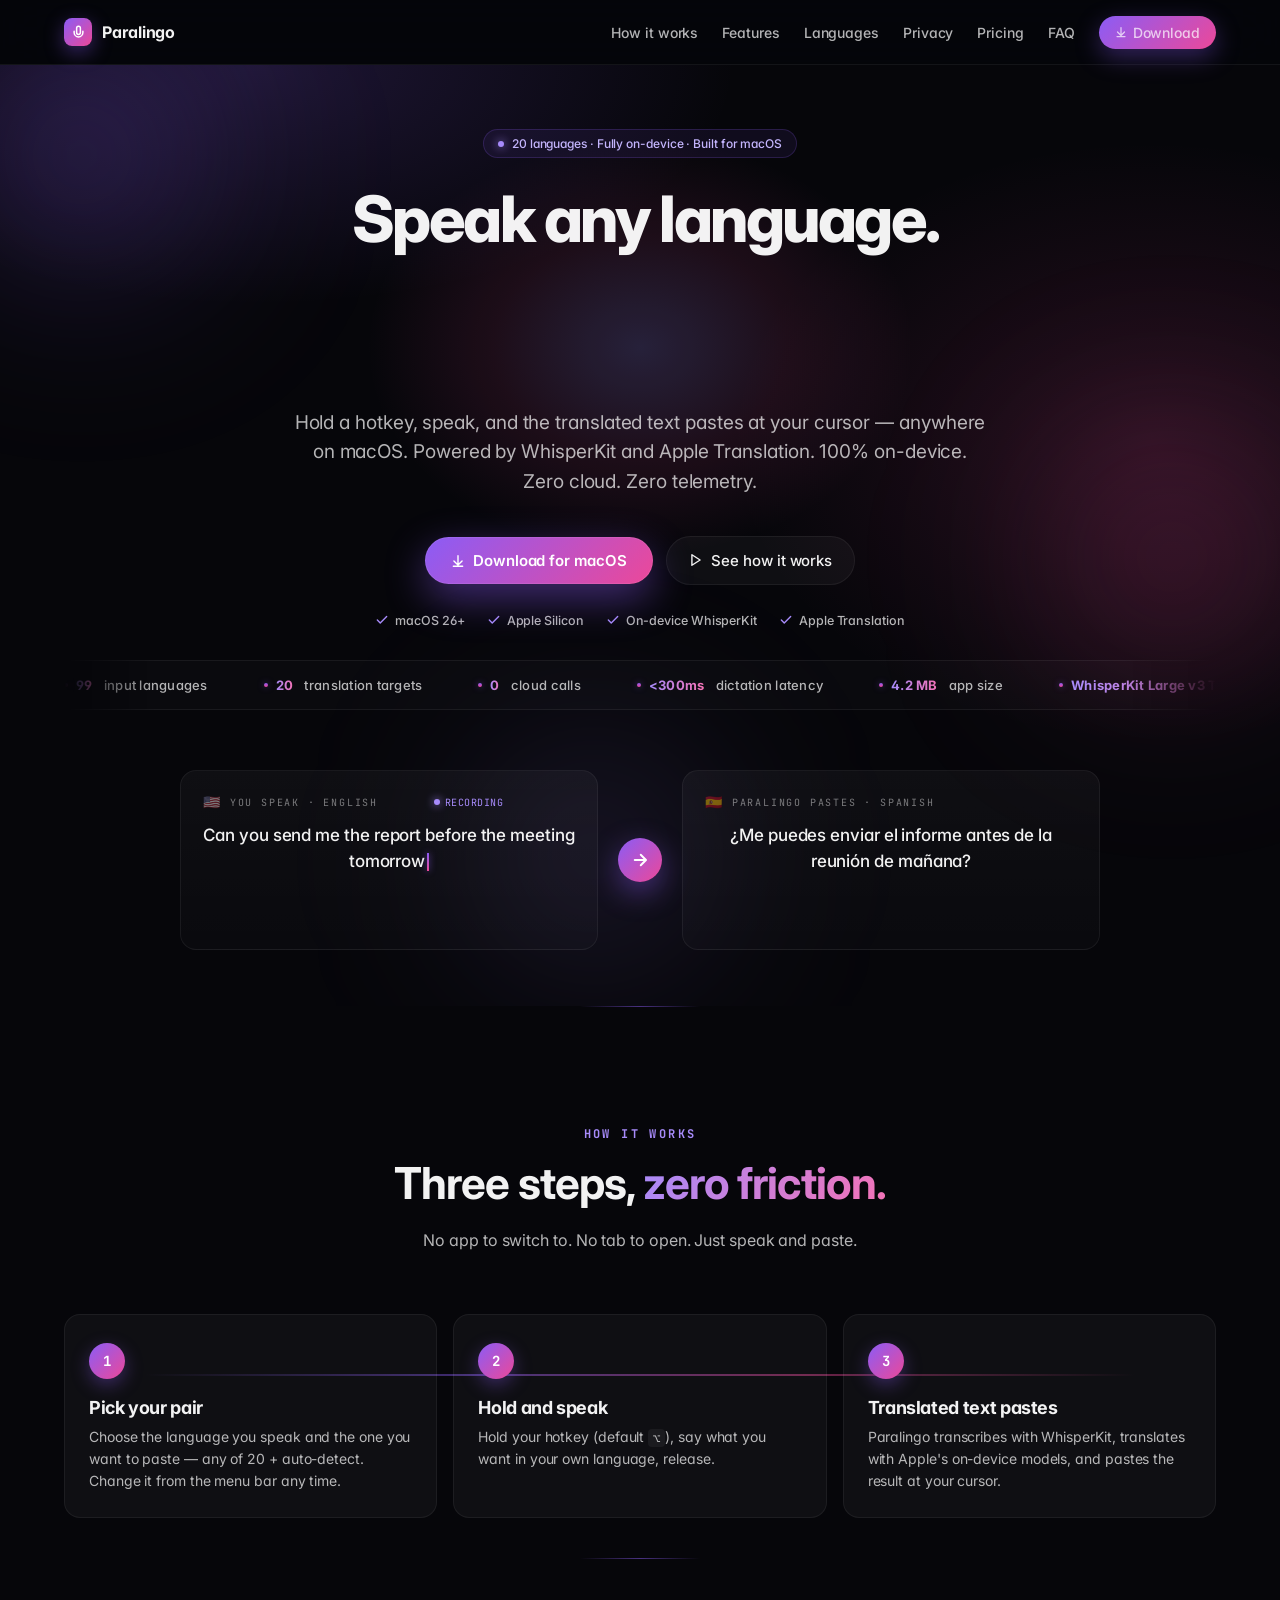
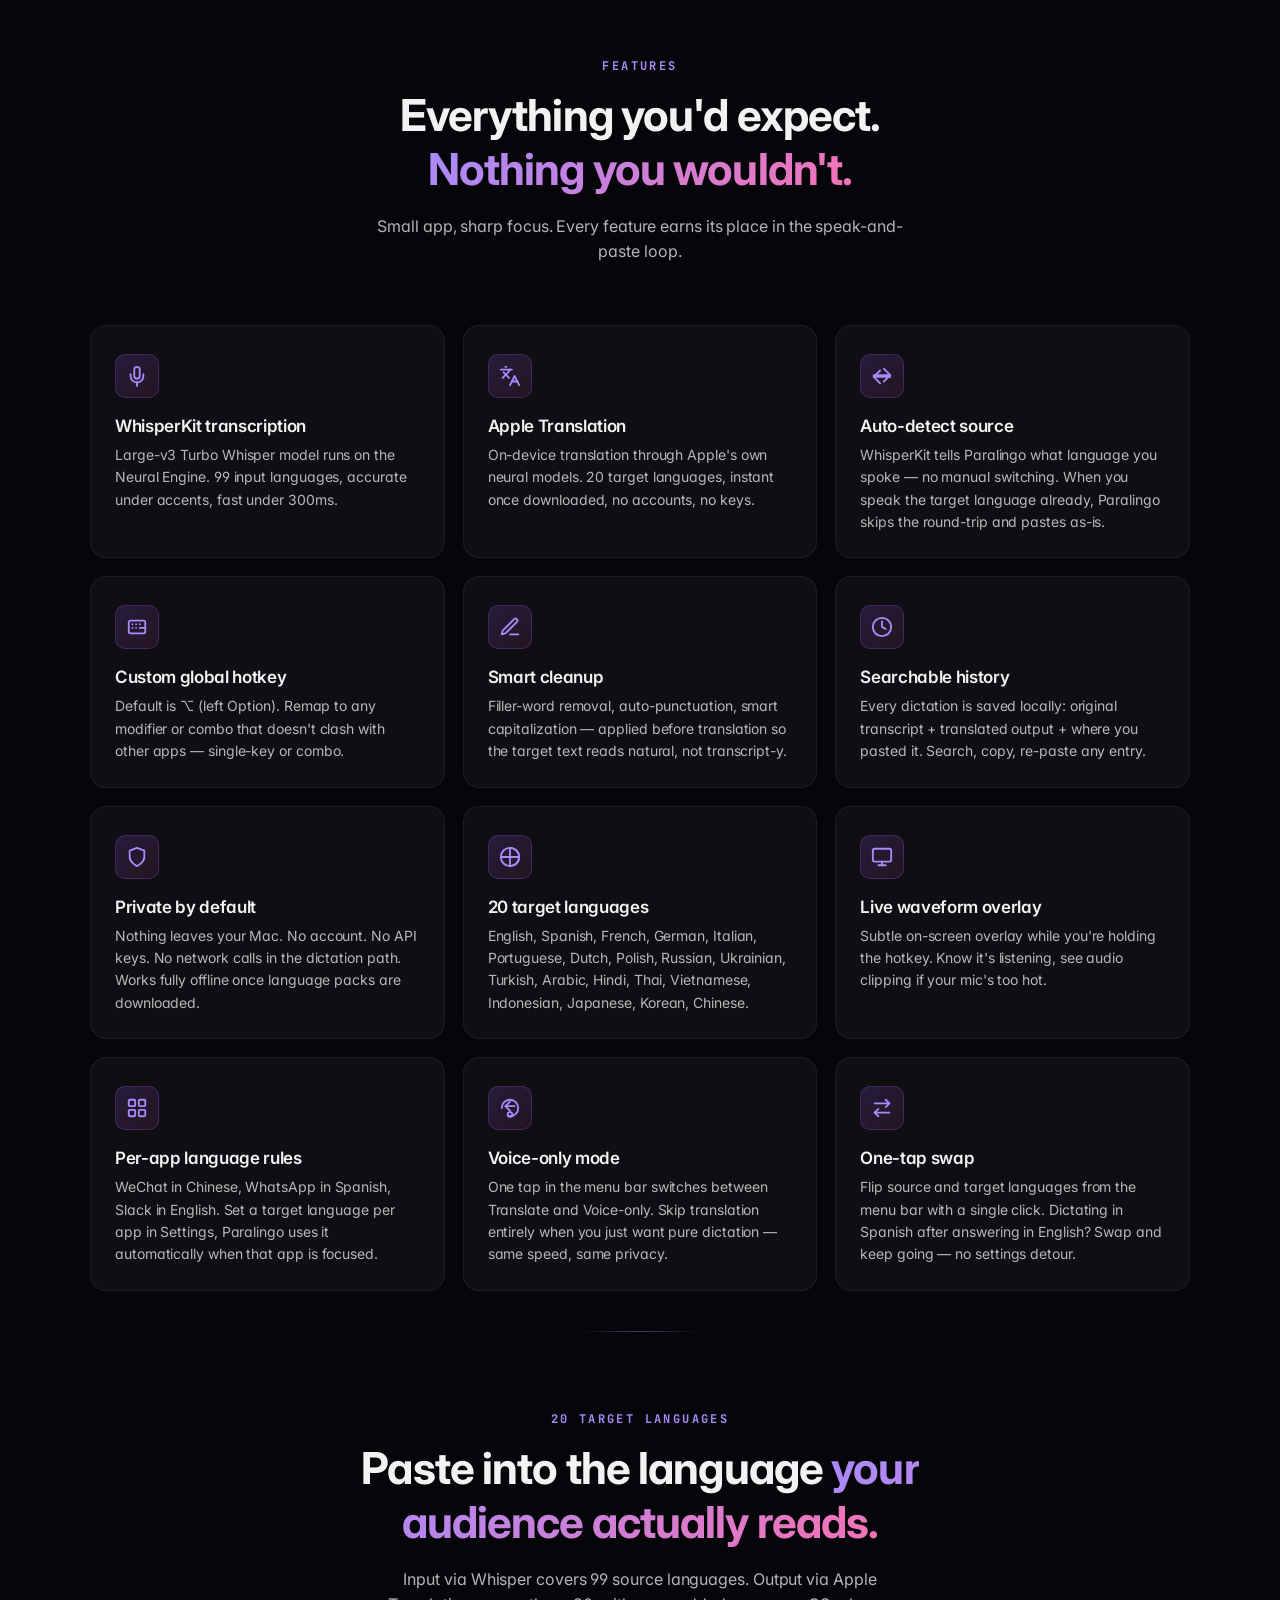
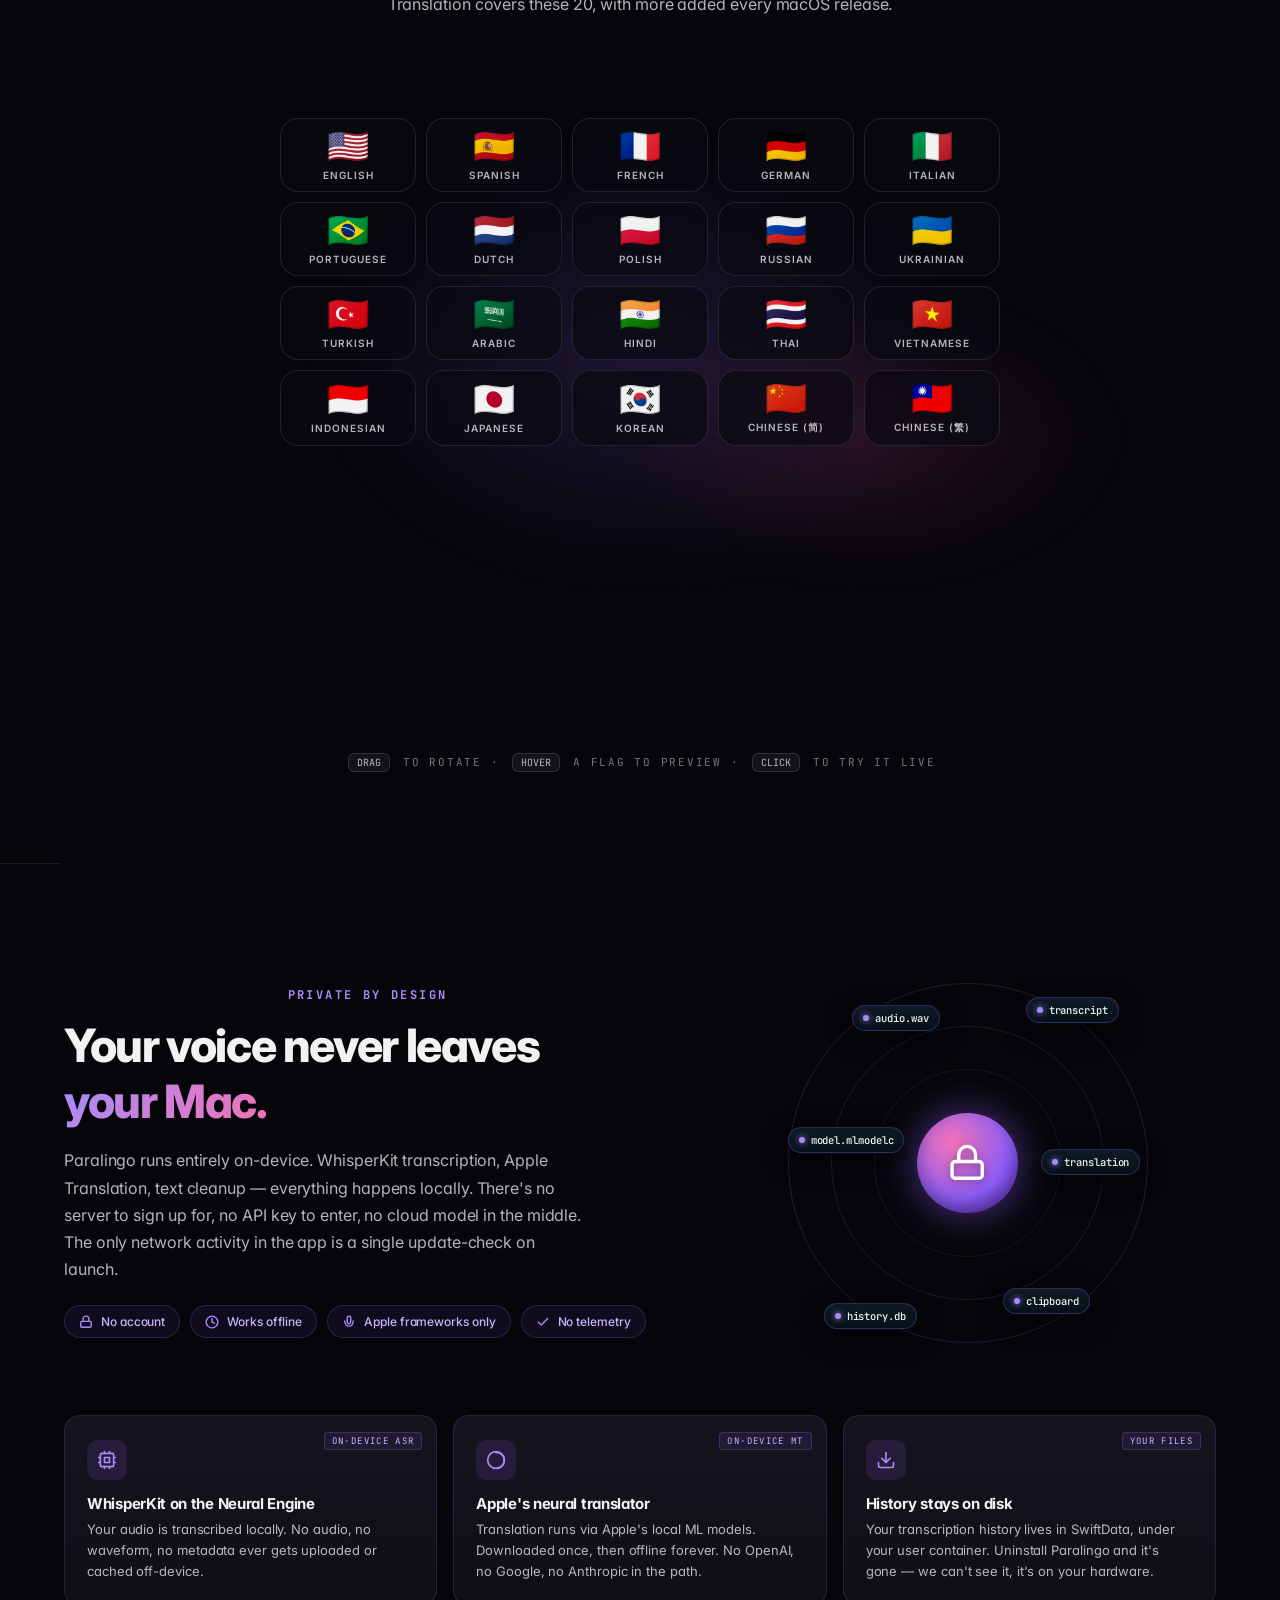
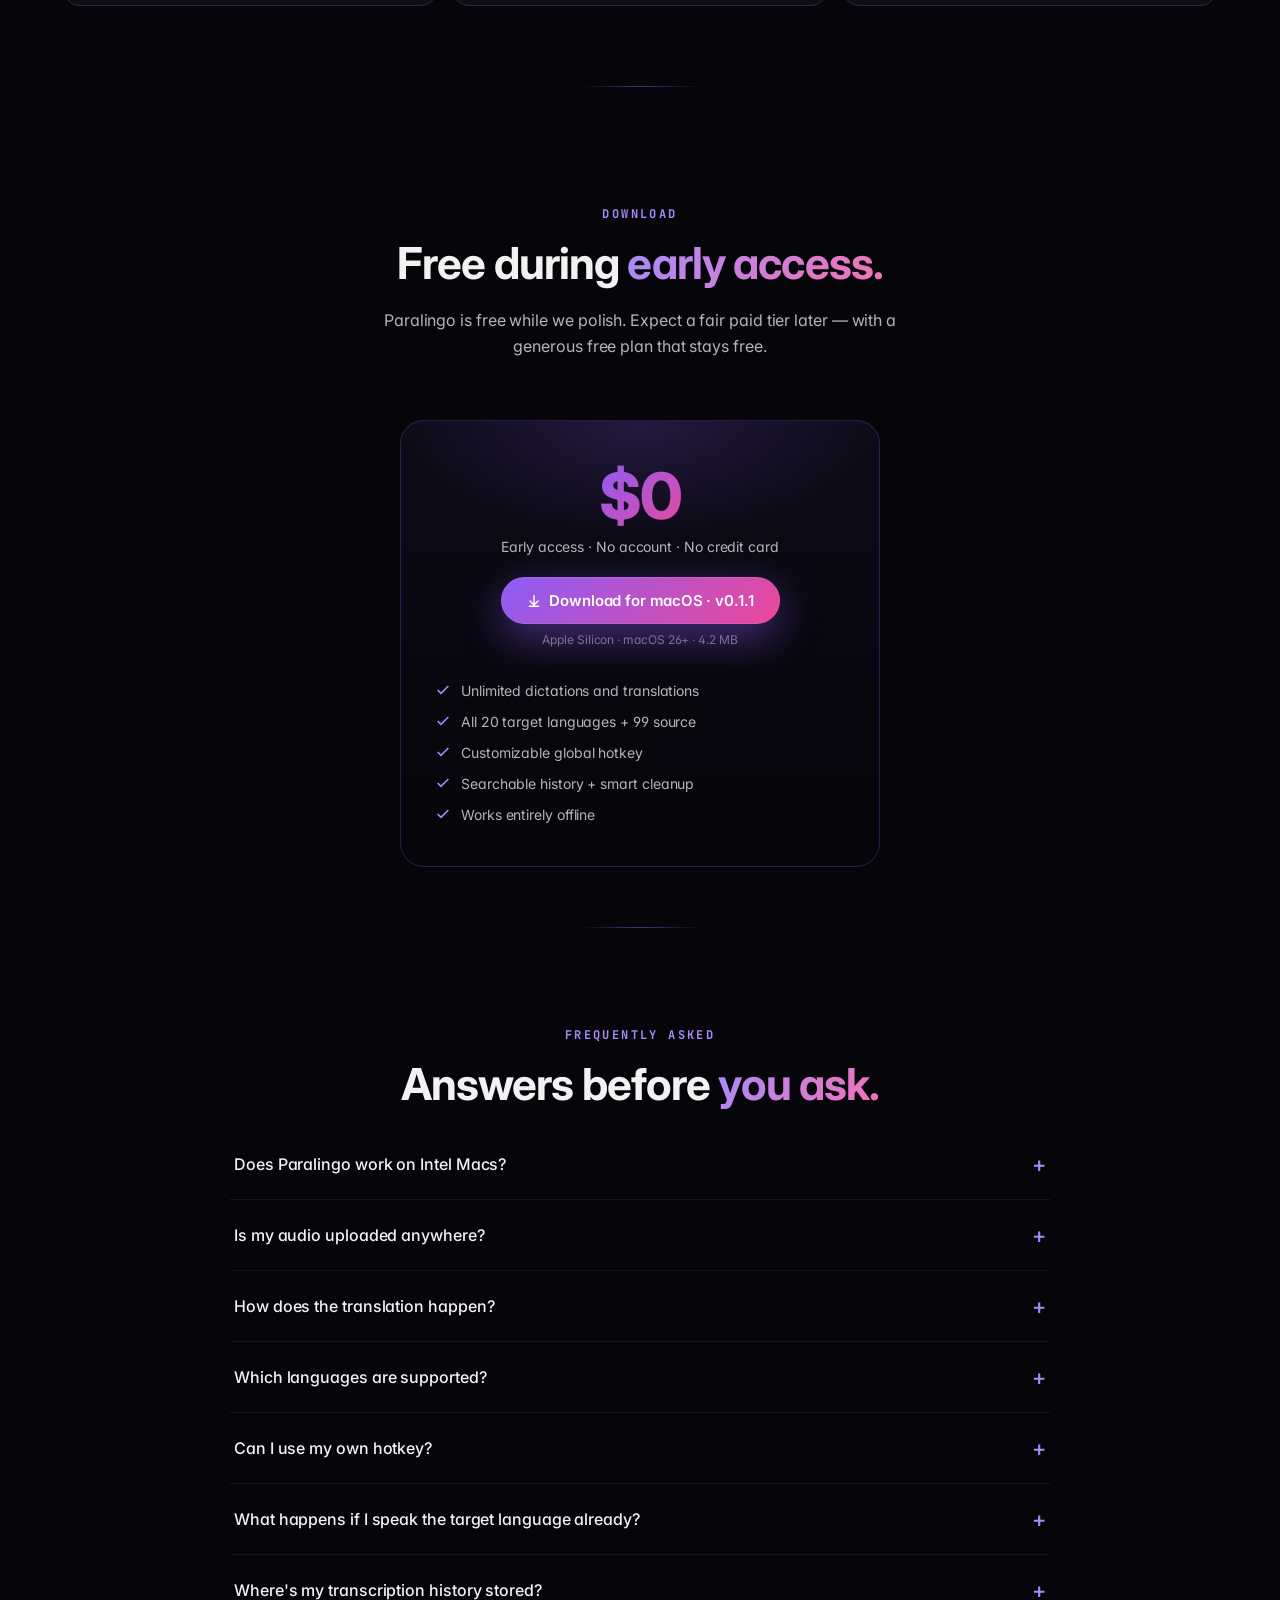
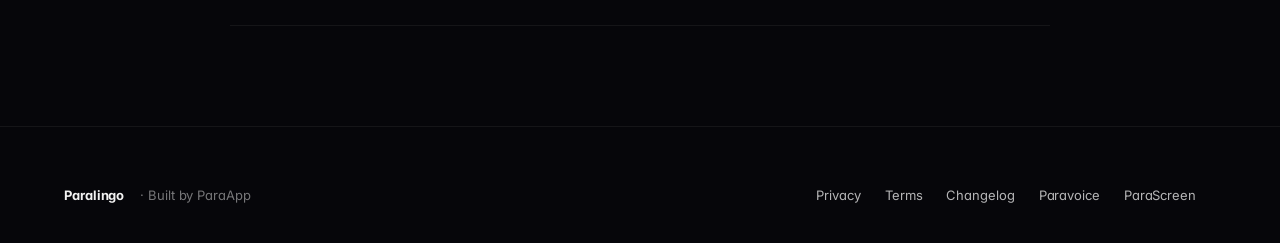
==== index.html @ 2c50a6ef "polish: Three.js esm.sh fix + hero orbs" ====
<!DOCTYPE html>
<html lang="en">
<head>
  <meta charset="UTF-8" />
  <meta name="viewport" content="width=device-width, initial-scale=1.0" />

  <!-- Primary SEO -->
  <title>Paralingo — Speak any language, paste in any language. On-device for Mac.</title>
  <meta name="description" content="Hold a hotkey, speak in one language, paste the translation in another — anywhere on macOS. On-device transcription + translation. Zero cloud, zero telemetry." />
  <meta name="keywords" content="mac translation app, voice to text translator mac, macos real time translation, whisper mac translation, on device translation, speak paste translate, translation dictation mac" />
  <meta name="author" content="ParaApp" />
  <meta name="robots" content="index, follow, max-snippet:-1, max-image-preview:large, max-video-preview:-1" />
  <meta name="theme-color" content="#04070A" />
  <meta name="color-scheme" content="dark" />
  <link rel="canonical" href="https://paralingo.app/" />
  <link rel="icon" type="image/png" href="favicon.png" />

  <!-- Open Graph -->
  <meta property="og:type" content="website" />
  <meta property="og:site_name" content="Paralingo" />
  <meta property="og:title" content="Paralingo — Speak any language, paste any language." />
  <meta property="og:description" content="Hold a hotkey, speak, paste the translation anywhere on macOS. On-device. Private." />
  <meta property="og:url" content="https://paralingo.app/" />
  <meta property="og:image" content="https://paralingo.app/og.png" />
  <meta property="og:image:width" content="1200" />
  <meta property="og:image:height" content="630" />
  <meta property="og:locale" content="en_US" />

  <!-- Twitter -->
  <meta name="twitter:card" content="summary_large_image" />
  <meta name="twitter:title" content="Paralingo — Speak any language, paste any language." />
  <meta name="twitter:description" content="Voice translation dictation for macOS. On-device. Hold hotkey, speak, paste in any language." />
  <meta name="twitter:image" content="https://paralingo.app/og.png" />

  <!-- Structured data -->
  <script type="application/ld+json">
  {
    "@context": "https://schema.org",
    "@type": "SoftwareApplication",
    "name": "Paralingo",
    "description": "Voice translation for macOS. Hold a hotkey, speak in one language, paste the translation in another — anywhere. On-device WhisperKit transcription and Apple Translation, zero cloud.",
    "url": "https://paralingo.app/",
    "image": "https://paralingo.app/og.png",
    "applicationCategory": "ProductivityApplication",
    "applicationSubCategory": "Translation",
    "operatingSystem": "macOS 26.0 or later",
    "processorRequirements": "Apple Silicon (M1 or later)",
    "softwareVersion": "0.1.0",
    "downloadUrl": "https://paralingo.app/#download",
    "offers": {
      "@type": "Offer",
      "price": "0",
      "priceCurrency": "USD",
      "availability": "https://schema.org/InStock"
    },
    "publisher": { "@type": "Organization", "name": "ParaApp", "url": "https://paralingo.app/" },
    "featureList": [
      "Voice-to-text dictation with WhisperKit, entirely on-device",
      "On-device translation across 20+ languages via Apple Translation",
      "Hold hotkey, speak in language A, paste in language B",
      "Menu-bar language picker with source + target pairs",
      "Skip-when-same toggle so native-language dictation goes through untouched",
      "Works fully offline once language packs are downloaded",
      "Customizable global hotkey",
      "Searchable transcription history"
    ]
  }
  </script>

  <!-- Fonts & CSS -->
  <link rel="preconnect" href="https://fonts.googleapis.com">
  <link rel="preconnect" href="https://fonts.gstatic.com" crossorigin>
  <link href="https://fonts.googleapis.com/css2?family=Inter:wght@300;400;500;600;700;800&family=JetBrains+Mono:wght@400;500;600&display=swap" rel="stylesheet">
  <link rel="stylesheet" href="shared/tokens.css">
  <link rel="stylesheet" href="shared/base.css">
  <link rel="stylesheet" href="shared/motion.css">
  <link rel="stylesheet" href="shared/macos-window.css">

  <style>
    html, body {
      overflow-x: hidden;
      max-width: 100vw;
      width: 100vw;         /* tighten the viewport binding */
    }
    /* Defense-in-depth: cap every layout block to the viewport so a single
       SVG or pre block can't spin the whole page into a horizontal scroll. */
    section, header, footer, .container, nav, .hero-demo, .fgrid,
    .privacy-hero, .privacy-proof, .lang-grid, .how-steps {
      max-width: 100vw;
    }
    .container { max-width: 1200px; margin: 0 auto; padding: 0 24px; }

    /* ===== Nav ===== */
    nav.top {
      position: sticky; top: 0; z-index: 50;
      backdrop-filter: blur(24px) saturate(180%);
      -webkit-backdrop-filter: blur(24px) saturate(180%);
      background: rgba(4, 7, 10, 0.55);
      border-bottom: 1px solid var(--glass-stroke);
    }
    nav.top .row {
      display: flex; align-items: center; justify-content: space-between;
      height: 64px;
    }
    nav.top .brand {
      display: flex; align-items: center; gap: 10px;
      font-weight: 700; font-size: 16px; color: var(--text-hi);
      text-decoration: none;
    }
    nav.top .brand-mark {
      width: 28px; height: 28px;
      border-radius: 8px;
      background: var(--brand-gradient);
      display: flex; align-items: center; justify-content: center;
      box-shadow: 0 6px 20px rgba(139,92,246,0.40);
    }
    nav.top .brand-mark svg { width: 15px; height: 15px; color: white; }
    nav.top .links { display: flex; gap: 24px; align-items: center; }
    nav.top .links a {
      color: var(--text-mid); text-decoration: none;
      font-size: 14px; font-weight: 500;
      transition: color var(--dur-fast);
    }
    nav.top .links a:hover { color: var(--text-hi); }
    nav.top .cta {
      display: inline-flex; align-items: center; gap: 6px;
      padding: 8px 16px;
      border-radius: var(--r-pill);
      background: var(--brand-gradient);
      color: white; font-size: 13px; font-weight: 600;
      text-decoration: none;
      box-shadow: 0 8px 24px rgba(139,92,246,0.35);
      transition: transform var(--dur-fast);
    }
    nav.top .cta:hover { transform: translateY(-1px); }
    @media (max-width: 720px) {
      nav.top .links a:not(.cta) { display: none; }
    }

    /* ===== Hero ===== */
    .hero {
      position: relative;
      padding: 64px 0 56px;
      overflow: hidden;
    }
    /* Floating brand orbs behind the hero for depth */
    .hero .orbs {
      position: absolute; inset: 0; pointer-events: none; z-index: 0;
    }
    .hero .orb {
      position: absolute;
      width: 420px; height: 420px; border-radius: 50%;
      filter: blur(80px); opacity: 0.55;
      mix-blend-mode: screen;
      animation: orbDrift 22s ease-in-out infinite alternate;
    }
    .hero .orb.a { background: radial-gradient(circle, rgba(139,92,246,0.55), transparent 60%); top: -120px; left: -10%; }
    .hero .orb.b { background: radial-gradient(circle, rgba(236,72,153,0.45), transparent 60%); top: 30%; right: -8%; animation-delay: -7s; animation-duration: 28s; }
    .hero .orb.c { background: radial-gradient(circle, rgba(167,139,250,0.32), transparent 60%); bottom: -60px; left: 30%; animation-delay: -14s; animation-duration: 26s; }
    @keyframes orbDrift {
      from { transform: translate3d(0,0,0) scale(1); }
      to   { transform: translate3d(40px,30px,0) scale(1.08); }
    }
    @media (prefers-reduced-motion: reduce) { .hero .orb { animation: none; } }
    .hero::before {
      content: ''; position: absolute; inset: 0;
      background:
        radial-gradient(800px 400px at 20% 0%, rgba(139,92,246,0.18), transparent 60%),
        radial-gradient(700px 500px at 90% 40%, rgba(236,72,153,0.14), transparent 60%);
      z-index: 0;
    }
    .hero .inner { position: relative; z-index: 2; text-align: center; }

    .hero .kicker {
      display: inline-flex; align-items: center; gap: 8px;
      padding: 6px 14px;
      font-size: 12px; font-weight: 500;
      color: var(--emerald-300);
      border-radius: var(--r-pill);
      background: rgba(139,92,246,0.08);
      border: 1px solid rgba(139,92,246,0.20);
      margin-bottom: 28px;
    }
    .hero .kicker .dot {
      width: 6px; height: 6px; border-radius: 50%;
      background: var(--emerald-400);
      box-shadow: 0 0 10px var(--emerald-400);
      animation: pulseDot 1.8s ease-in-out infinite;
    }
    @keyframes pulseDot {
      0%,100% { transform: scale(1); opacity: 1; }
      50%     { transform: scale(1.3); opacity: 0.55; }
    }

    .hero h1 {
      font-size: clamp(40px, 5.6vw, 64px);
      font-weight: 800; line-height: 1.04; letter-spacing: -0.04em;
      margin: 0 auto 22px; max-width: 18ch;
    }
    .hero h1 .grad {
      background: linear-gradient(120deg, var(--emerald-400) 0%, var(--cyan-400) 55%, var(--emerald-300) 100%);
      background-size: 200% 100%;
      -webkit-background-clip: text; background-clip: text; color: transparent;
      animation: gradientShift 6s ease-in-out infinite;
    }
    @keyframes gradientShift {
      0%,100% { background-position: 0% 50%; }
      50%     { background-position: 100% 50%; }
    }

    .hero p.sub {
      font-size: clamp(16px, 1.6vw, 19px);
      color: var(--text-mid); max-width: 58ch;
      margin: 0 auto 40px; line-height: 1.55;
    }

    .hero .ctas {
      display: flex; gap: 14px; justify-content: center; align-items: center; flex-wrap: wrap;
    }
    .btn-primary {
      display: inline-flex; align-items: center; gap: 8px;
      padding: 14px 26px;
      border-radius: var(--r-pill);
      background: var(--brand-gradient);
      color: white; font-weight: 600; font-size: 15px;
      text-decoration: none;
      box-shadow: 0 14px 40px rgba(139,92,246,0.45), 0 0 0 1px rgba(255,255,255,0.08) inset;
      transition: transform var(--dur-fast), box-shadow var(--dur-fast);
    }
    .btn-primary:hover {
      transform: translateY(-2px);
      box-shadow: 0 20px 50px rgba(139,92,246,0.55), 0 0 0 1px rgba(255,255,255,0.12) inset;
    }
    .btn-ghost {
      display: inline-flex; align-items: center; gap: 8px;
      padding: 14px 22px;
      border-radius: var(--r-pill);
      color: var(--text-hi); font-weight: 500; font-size: 15px;
      text-decoration: none;
      background: var(--glass-fill);
      border: 1px solid var(--glass-stroke);
      transition: background var(--dur-fast);
    }
    .btn-ghost:hover { background: rgba(255,255,255,0.08); }

    .hero .meta {
      margin-top: 28px;
      display: flex; gap: 22px; justify-content: center; flex-wrap: wrap;
      font-size: 12.5px; color: var(--text-mid);
    }
    .hero .meta span { display: inline-flex; align-items: center; gap: 6px; font-weight: 500; }
    .hero .meta svg { width: 14px; height: 14px; color: var(--emerald-400); }

    /* ===== Hero demo (transcription+translation animation) ===== */
    .hero-demo {
      margin: 60px auto 0; max-width: 920px;
      display: grid; grid-template-columns: 1fr auto 1fr;
      gap: 20px; align-items: center;
      position: relative;
    }
    @media (max-width: 720px) {
      .hero-demo { grid-template-columns: 1fr; gap: 14px; }
      .hero-demo .arrow { transform: rotate(90deg); justify-self: center; }
    }
    .demo-card {
      padding: 22px 22px 18px;
      border-radius: var(--r-lg);
      background: linear-gradient(180deg, rgba(255,255,255,0.04), rgba(255,255,255,0.02));
      border: 1px solid var(--glass-stroke);
      min-height: 180px;
      position: relative;
      overflow: hidden;
      transition: transform 500ms var(--ease-out);
    }
    .demo-card::after {
      content: '';
      position: absolute;
      inset: -1px;
      border-radius: inherit;
      padding: 1px;
      background: linear-gradient(135deg, transparent, rgba(139,92,246,0.25), transparent 60%);
      -webkit-mask: linear-gradient(#000 0 0) content-box, linear-gradient(#000 0 0);
      -webkit-mask-composite: xor; mask-composite: exclude;
      opacity: 0; transition: opacity 400ms var(--ease-out);
      pointer-events: none;
    }
    .hero-demo.swapping .demo-card .text,
    .hero-demo.swapping .demo-card .label .flag,
    .hero-demo.swapping .demo-card .label span:nth-child(2) {
      opacity: 0; transform: translateY(6px);
    }
    .demo-card .text,
    .demo-card .label .flag,
    .demo-card .label span:nth-child(2) {
      transition: opacity 280ms var(--ease-out), transform 280ms var(--ease-out);
    }
    .hero-demo.swapping .demo-card::after { opacity: 1; }
    .demo-card .label {
      display: flex; align-items: center; gap: 8px;
      font-family: var(--font-mono); font-size: 10px;
      letter-spacing: 0.18em; text-transform: uppercase;
      color: var(--text-lo); margin-bottom: 12px;
      padding-right: 72px; /* reserve room for waveform or .live indicator */
    }
    .demo-card .label .flag { font-size: 14px; }
    .demo-card .label .live {
      margin-left: auto;
      display: inline-flex; align-items: center; gap: 5px;
      color: var(--emerald-400); letter-spacing: 0.05em;
    }
    .demo-card .label .live::before {
      content: ''; display: inline-block;
      width: 6px; height: 6px; border-radius: 50%;
      background: var(--emerald-400);
      box-shadow: 0 0 8px var(--emerald-400);
      animation: pulseDot 1.2s ease-in-out infinite;
    }
    .demo-card .text {
      font-size: 17px; line-height: 1.5;
      color: var(--text-hi);
      font-weight: 500;
      min-height: 76px;
    }
    .demo-card .caret {
      display: inline-block; width: 2px; height: 18px;
      background: linear-gradient(180deg, #8B5CF6, #EC4899);
      vertical-align: text-bottom; margin-left: 2px;
      animation: blink 1s steps(2) infinite;
      box-shadow: 0 0 6px rgba(139,92,246,0.7);
    }
    @keyframes blink { 50% { opacity: 0; } }

    .hero-demo .arrow {
      width: 44px; height: 44px; border-radius: 50%;
      background: var(--brand-gradient);
      display: flex; align-items: center; justify-content: center;
      color: white; box-shadow: 0 10px 30px rgba(139,92,246,0.45);
    }
    .hero-demo .arrow svg { width: 18px; height: 18px; }

    /* waveform bars inside the source card */
    .wave {
      position: absolute;
      right: 22px; top: 18px;
      display: flex; gap: 2px; height: 20px; align-items: center;
      width: 52px; justify-content: flex-end;
    }
    .wave span {
      display: block; width: 2px; border-radius: 2px;
      background: linear-gradient(180deg, #8B5CF6, #EC4899);
      animation: waveBar 700ms ease-in-out infinite;
      opacity: 0.85;
      box-shadow: 0 0 4px rgba(139,92,246,0.55);
    }
    @keyframes waveBar {
      0%, 100% { height: 8%; }
      50%      { height: 90%; }
    }
    .wave span:nth-child(1) { animation-delay: 0ms; }
    .wave span:nth-child(2) { animation-delay: 80ms; }
    .wave span:nth-child(3) { animation-delay: 160ms; }
    .wave span:nth-child(4) { animation-delay: 240ms; }
    .wave span:nth-child(5) { animation-delay: 320ms; }
    .wave span:nth-child(6) { animation-delay: 240ms; }
    .wave span:nth-child(7) { animation-delay: 160ms; }
    .wave span:nth-child(8) { animation-delay: 80ms; }

    /* ===== Section headers ===== */
    section h2.eyebrow {
      text-align:center; font-size: 12px;
      font-family: var(--font-mono);
      letter-spacing: 0.2em; text-transform: uppercase;
      color: var(--emerald-400);
      margin-bottom: 14px;
    }
    section h3.section-title {
      text-align:center;
      font-size: clamp(26px, 4vw, 44px);
      font-weight: 700; letter-spacing: -0.02em;
      margin: 0 auto 18px;
      max-width: 20ch;
      padding: 0 8px;
    }
    @media (max-width: 720px) {
      section h3.section-title {
        max-width: 100%;
        font-size: clamp(22px, 7vw, 30px);
        line-height: 1.18;
      }
    }
    section h3.section-title .grad {
      background: linear-gradient(120deg, var(--emerald-400), var(--cyan-400));
      -webkit-background-clip: text; background-clip: text; color: transparent;
    }
    section p.section-sub {
      text-align:center; color: var(--text-mid);
      font-size: 16px; line-height: 1.6;
      max-width: 56ch; margin: 0 auto 60px;
    }

    /* ===== How it works (3 steps) ===== */
    section.how { padding: 120px 0 40px; position: relative; }
    .how-steps {
      display: grid; grid-template-columns: repeat(3, 1fr); gap: 16px;
      position: relative;
    }
    @media (max-width: 820px) { .how-steps { grid-template-columns: 1fr; } }
    .how-step {
      padding: 28px 24px 24px;
      border-radius: var(--r-lg);
      background: var(--glass-fill);
      border: 1px solid var(--glass-stroke);
      position: relative;
      overflow: hidden;
    }
    .how-step .num {
      display: inline-flex; align-items: center; justify-content: center;
      width: 36px; height: 36px; border-radius: 50%;
      background: var(--brand-gradient);
      color: white; font-family: var(--font-mono); font-weight: 700;
      font-size: 14px;
      box-shadow: 0 6px 18px rgba(139,92,246,0.35);
      margin-bottom: 18px;
    }
    .how-step h4 { font-size: 18px; font-weight: 700; margin: 0 0 8px; }
    .how-step p { font-size: 14px; color: var(--text-mid); line-height: 1.6; margin: 0; }

    /* ===== Features grid ===== */
    section.features { padding: 100px 0 40px; position: relative; }
    .fgrid {
      display: grid; grid-template-columns: repeat(3, 1fr); gap: 18px;
      max-width: 1100px; margin: 0 auto;
    }
    @media (max-width: 960px) { .fgrid { grid-template-columns: repeat(2, 1fr); } }
    @media (max-width: 360px) { .fgrid { grid-template-columns: 1fr; } }

    .fcard {
      position: relative; padding: 28px 24px 24px;
      border-radius: var(--r-lg);
      background: var(--glass-fill);
      border: 1px solid var(--glass-stroke);
      overflow: hidden;
      transition: transform var(--dur-fast), border-color var(--dur-fast);
    }
    .fcard { transition: transform 350ms var(--ease-out), border-color 350ms var(--ease-out), box-shadow 350ms var(--ease-out); }
    .fcard:hover {
      transform: translateY(-6px);
      border-color: rgba(139,92,246,0.45);
      box-shadow: 0 18px 40px rgba(139,92,246,0.18);
    }
    .fcard:hover .icon { transform: scale(1.08) rotate(-3deg); box-shadow: 0 10px 24px rgba(139,92,246,0.4); }
    .fcard .icon { transition: transform 350ms var(--ease-out), box-shadow 350ms var(--ease-out); }
    .fcard::after {
      content:''; position:absolute; inset:0; pointer-events:none;
      background: radial-gradient(120px 80px at 100% 0%, rgba(139,92,246,0.18), transparent 70%);
      opacity: 0; transition: opacity var(--dur-fast);
    }
    .fcard:hover::after { opacity: 1; }
    .fcard .icon {
      width: 44px; height: 44px; border-radius: 10px;
      background: linear-gradient(135deg, rgba(139,92,246,0.18), rgba(236,72,153,0.10));
      border: 1px solid rgba(139,92,246,0.25);
      display:flex; align-items:center; justify-content:center;
      color: var(--emerald-400);
      margin-bottom: 18px;
    }
    .fcard .icon svg { width: 22px; height: 22px; }
    .fcard h4 { font-size: 17px; font-weight: 600; margin: 0 0 8px; }
    .fcard p { font-size: 14px; color: var(--text-mid); line-height: 1.6; margin: 0; }

    /* ===== Language grid ===== */
    section.languages {
      position: relative;
      padding: 80px 0;
    }
    /* ===== 3D language globe ===== */
    .lang-stage {
      position: relative;
      width: 100%; max-width: 960px; margin: 0 auto;
      height: 560px;
      cursor: grab;
      user-select: none;
      -webkit-user-select: none;
    }
    .lang-stage.dragging { cursor: grabbing; }
    .lang-stage canvas { display: block; width: 100%; height: 100%; }
    .lang-stage .css3d { position: absolute; inset: 0; pointer-events: none; }
    .lang-stage .css3d > div { pointer-events: auto; }
    .lang-stage::before {
      content: '';
      position: absolute; inset: -20% -10%;
      background:
        radial-gradient(40% 40% at 50% 50%, rgba(139,92,246,0.18), transparent 70%),
        radial-gradient(30% 25% at 70% 60%, rgba(236,72,153,0.14), transparent 70%);
      filter: blur(20px);
      pointer-events: none;
      z-index: 0;
    }
    .lang-node {
      width: 112px; height: 112px;
      border-radius: 18px;
      display: flex; flex-direction: column; align-items: center; justify-content: center;
      padding: 10px 8px;
      background: rgba(10,10,18,0.72);
      backdrop-filter: blur(10px);
      -webkit-backdrop-filter: blur(10px);
      border: 1px solid rgba(255,255,255,0.10);
      cursor: pointer;
      transition: border-color 240ms var(--ease-out), box-shadow 240ms var(--ease-out), background 240ms var(--ease-out);
      will-change: transform;
    }
    .lang-node .flag { font-size: 34px; line-height: 1; display: block; }
    .lang-node .name {
      margin-top: 6px;
      font-size: 10px; letter-spacing: 0.1em; text-transform: uppercase;
      color: var(--text-mid); font-weight: 600; text-align: center;
    }
    .lang-node:hover,
    .lang-node.hot {
      border-color: rgba(167,139,250,0.6);
      box-shadow: 0 12px 40px rgba(139,92,246,0.45), 0 0 0 1px rgba(236,72,153,0.3) inset;
      background: rgba(24,16,40,0.85);
    }
    .lang-node.active {
      border-color: rgba(236,72,153,0.8);
      box-shadow: 0 0 0 2px rgba(236,72,153,0.55), 0 18px 60px rgba(236,72,153,0.45);
    }

    /* Readout card below the sphere */
    .lang-readout {
      max-width: 720px; margin: 20px auto 0;
      padding: 18px 22px;
      border-radius: 18px;
      background: linear-gradient(180deg, rgba(139,92,246,0.10), rgba(236,72,153,0.06));
      border: 1px solid rgba(139,92,246,0.25);
      backdrop-filter: blur(8px);
      display: grid; grid-template-columns: auto 1fr auto;
      gap: 16px; align-items: center;
      opacity: 0; transform: translateY(8px);
      transition: opacity 350ms var(--ease-out), transform 350ms var(--ease-out);
    }
    .lang-readout.on { opacity: 1; transform: none; }
    .lang-readout .rflag { font-size: 34px; }
    .lang-readout .rtext {
      font-size: 16px; font-weight: 600; color: var(--text-hi); line-height: 1.35;
    }
    .lang-readout .rname {
      font-family: var(--font-mono); font-size: 10px; letter-spacing: 0.18em;
      text-transform: uppercase; color: var(--text-lo); margin-bottom: 2px;
    }
    .lang-readout .rlabel { display: flex; flex-direction: column; }
    .lang-readout .rtry {
      font-family: var(--font-mono); font-size: 11px; color: rgba(255,255,255,0.85);
      padding: 8px 14px; border-radius: 999px;
      background: linear-gradient(135deg, #8B5CF6, #EC4899);
      border: 0; cursor: pointer;
      box-shadow: 0 8px 20px rgba(236,72,153,0.35);
      transition: transform 200ms var(--ease-out), box-shadow 200ms var(--ease-out);
    }
    .lang-readout .rtry:hover { transform: translateY(-1px); box-shadow: 0 12px 28px rgba(236,72,153,0.5); }
    .lang-readout .rtry:active { transform: translateY(0); }
    .lang-hint {
      text-align: center;
      margin-top: 16px;
      font-family: var(--font-mono); font-size: 11px; letter-spacing: 0.16em;
      text-transform: uppercase; color: var(--text-lo);
    }
    .lang-hint .kbd {
      display: inline-block;
      padding: 2px 8px;
      margin: 0 4px;
      border-radius: 6px;
      background: rgba(255,255,255,0.06);
      border: 1px solid rgba(255,255,255,0.12);
      color: var(--text-mid);
      letter-spacing: 0;
      font-size: 10px;
    }
    @media (max-width: 720px) {
      .lang-stage { height: 480px; }
      .lang-node { width: 92px; height: 92px; }
      .lang-node .flag { font-size: 28px; }
    }

    /* ===== Privacy section ===== */
    section.privacy {
      position: relative; padding: 120px 0 80px;
      overflow: hidden;
    }
    section.privacy::before {
      content: ''; position: absolute; inset: 0; pointer-events: none;
      background:
        radial-gradient(600px 300px at 20% 10%, rgba(139,92,246,0.14), transparent 60%),
        radial-gradient(500px 300px at 85% 90%, rgba(236,72,153,0.10), transparent 60%);
      z-index: 0;
    }
    section.privacy .inner { position: relative; z-index: 1; }
    .privacy-hero {
      display: grid; grid-template-columns: 1.1fr 0.9fr;
      gap: 48px; align-items: center; margin-bottom: 72px;
    }
    @media (max-width: 820px) { .privacy-hero { grid-template-columns: 1fr; gap: 32px; } }
    .privacy-hero h3 {
      font-size: clamp(30px, 4.2vw, 46px);
      font-weight: 800; letter-spacing: -0.03em;
      margin: 0 0 18px;
    }
    .privacy-hero h3 .grad {
      background: linear-gradient(120deg, var(--emerald-400), var(--cyan-400));
      -webkit-background-clip: text; background-clip: text; color: transparent;
    }
    .privacy-hero p {
      font-size: 16px; line-height: 1.7; color: var(--text-mid);
      max-width: 52ch; margin: 0 0 22px;
    }
    .trust-row { display: flex; gap: 10px; flex-wrap: wrap; }
    .trust-pill {
      display: inline-flex; align-items: center; gap: 8px;
      padding: 8px 14px; font-size: 12px; font-weight: 500;
      color: var(--emerald-300);
      background: rgba(139,92,246,0.08);
      border: 1px solid rgba(139,92,246,0.25);
      border-radius: var(--r-pill);
    }
    .trust-pill svg { width: 14px; color: var(--emerald-400); }

    /* Lock viz */
    .lock-viz {
      position: relative; width: 100%; aspect-ratio: 1 / 1;
      max-width: 360px; margin: 0 auto;
    }
    .lock-viz .ring {
      position: absolute; inset: 0; border-radius: 50%;
      border: 1px solid rgba(139,92,246,0.22);
    }
    .lock-viz .ring.r2 { inset: 12%; border-color: rgba(139,92,246,0.18); animation: ringPulse 3s ease-in-out infinite; }
    .lock-viz .ring.r3 { inset: 24%; border-color: rgba(139,92,246,0.14); animation: ringPulse 3s ease-in-out 600ms infinite; }
    @keyframes ringPulse {
      0%,100% { transform: scale(1); opacity: 1; }
      50%     { transform: scale(1.03); opacity: 0.6; }
    }
    .lock-viz .core {
      position: absolute; inset: 36%; border-radius: 50%;
      background: radial-gradient(circle at 35% 30%, #F472B6, #8B5CF6 60%, #5B21B6);
      box-shadow: 0 0 40px rgba(139,92,246,0.55), inset 0 -8px 16px rgba(0,0,0,0.3);
      display: flex; align-items: center; justify-content: center;
      animation: coreFloat 5s ease-in-out infinite;
    }
    @keyframes coreFloat { 50% { transform: translateY(-6px); } }
    .lock-viz .core svg { width: 40%; height: 40%; color: white; filter: drop-shadow(0 2px 4px rgba(0,0,0,0.35)); }
    .lock-viz .sat {
      position: absolute;
      padding: 5px 10px;
      display: flex; align-items: center; gap: 6px;
      font-size: 10.5px; font-family: var(--font-mono); font-weight: 500;
      color: var(--text-hi);
      background: linear-gradient(180deg, #0E1A26, #07101A);
      border: 1px solid rgba(139,92,246,0.30);
      border-radius: var(--r-pill);
      box-shadow: 0 8px 22px rgba(0,0,0,0.5);
      animation: satFloat 5s ease-in-out infinite;
    }
    .lock-viz .sat .d {
      width: 6px; height: 6px; border-radius: 50%;
      background: var(--emerald-400);
      box-shadow: 0 0 6px var(--emerald-400);
    }
    .lock-viz .sat.s1 { top: 6%; left: 18%; animation-delay: 0ms; }
    .lock-viz .sat.s2 { top: 4%; right: 8%; animation-delay: 400ms; }
    .lock-viz .sat.s3 { right: 2%; top: 46%; animation-delay: 800ms; }
    .lock-viz .sat.s4 { bottom: 8%; right: 16%; animation-delay: 1200ms; }
    .lock-viz .sat.s5 { bottom: 4%; left: 10%; animation-delay: 1600ms; }
    .lock-viz .sat.s6 { left: 0%; top: 40%; animation-delay: 2000ms; }
    @keyframes satFloat { 50% { transform: translateY(-5px); } }

    /* 3-up proof grid */
    .privacy-proof {
      display: grid; grid-template-columns: repeat(3, 1fr); gap: 16px;
      margin-top: 64px;
    }
    @media (max-width: 820px) { .privacy-proof { grid-template-columns: 1fr; } }
    .proof {
      position: relative; padding: 24px 22px;
      border-radius: var(--r-lg);
      background: linear-gradient(180deg, rgba(139,92,246,0.05), transparent), var(--glass-fill);
      border: 1px solid rgba(139,92,246,0.20);
      overflow: hidden;
      transition: all var(--dur-fast);
    }
    .proof:hover { transform: translateY(-3px); border-color: rgba(139,92,246,0.40); }
    .proof .stamp {
      position: absolute; top: 16px; right: 14px;
      font-family: var(--font-mono); font-size: 9px; letter-spacing: 0.15em; text-transform: uppercase;
      color: var(--emerald-300);
      padding: 2px 7px;
      background: rgba(139,92,246,0.10);
      border: 1px solid rgba(139,92,246,0.28);
      border-radius: 4px;
    }
    .proof .icon {
      width: 40px; height: 40px; border-radius: 10px;
      background: rgba(139,92,246,0.14);
      display: flex; align-items: center; justify-content: center;
      color: var(--emerald-400); margin-bottom: 14px;
    }
    .proof .icon svg { width: 20px; height: 20px; }
    .proof h4 { font-size: 15px; font-weight: 700; margin: 0 0 6px; color: var(--text-hi); }
    .proof p { font-size: 13px; line-height: 1.6; color: var(--text-mid); margin: 0; }

    /* ===== Pricing ===== */
    section.pricing { padding: 120px 0 60px; }
    .price-box {
      max-width: 480px; margin: 0 auto;
      padding: 36px 34px;
      border-radius: var(--r-xl);
      background: linear-gradient(180deg, rgba(139,92,246,0.06), transparent);
      border: 1px solid rgba(139,92,246,0.25);
      text-align: center;
      position: relative; overflow: hidden;
    }
    .price-box::before {
      content: ''; position: absolute; inset: 0;
      background: radial-gradient(400px 200px at 50% 0%, rgba(139,92,246,0.18), transparent 60%);
      pointer-events: none;
    }
    .price-box .price { font-size: 64px; font-weight: 800; letter-spacing: -0.03em; }
    .price-box .price .grad {
      background: var(--brand-gradient); -webkit-background-clip: text; background-clip: text; color: transparent;
    }
    .price-box .desc { font-size: 14px; color: var(--text-mid); margin: 4px 0 22px; }
    .price-box ul { list-style: none; padding: 0; margin: 28px 0 0; text-align: left; }
    .price-box ul li {
      display: flex; align-items: center; gap: 10px;
      font-size: 14px; color: var(--text-mid);
      padding: 7px 0;
    }
    .price-box ul li svg { width: 16px; color: var(--emerald-400); flex-shrink: 0; }

    /* ===== FAQ ===== */
    section.faq { padding: 100px 0; }
    .faq-wrap { max-width: 820px; margin: 0 auto; }
    .faq-item {
      border-bottom: 1px solid var(--glass-stroke);
      padding: 22px 4px;
    }
    .faq-item summary {
      cursor: pointer; list-style: none;
      display: flex; justify-content: space-between; align-items: center;
      font-size: 16px; font-weight: 500; color: var(--text-hi);
    }
    .faq-item summary::-webkit-details-marker { display: none; }
    .faq-item summary::after {
      content: '+'; font-size: 22px; color: var(--emerald-400);
      transition: transform var(--dur-fast);
    }
    .faq-item[open] summary::after { transform: rotate(45deg); }
    .faq-item p {
      font-size: 14px; color: var(--text-mid); line-height: 1.7;
      margin: 16px 0 0; padding-right: 40px;
    }
    .faq-item code {
      font-family: var(--font-mono); font-size: 12px;
      background: rgba(255,255,255,0.05);
      padding: 1px 5px; border-radius: 4px;
      color: var(--emerald-300);
    }

    /* ===== Footer ===== */
    footer {
      padding: 60px 0 40px;
      border-top: 1px solid var(--glass-stroke);
      color: var(--text-lo); font-size: 13px;
    }
    footer .row {
      display: flex; justify-content: space-between; align-items: center;
      flex-wrap: wrap; gap: 16px;
    }
    footer a { color: var(--text-mid); text-decoration: none; margin-right: 20px; }
    footer a:hover { color: var(--text-hi); }

    /* Reveal animations */
    .reveal { opacity: 1; transform: none; transition: opacity 700ms var(--ease-out), transform 700ms var(--ease-out); }
    .js-enabled .reveal:not(.in) { opacity: 0; transform: translateY(20px); }
    .js-enabled .fgrid.reveal:not(.in) > .fcard,
    .js-enabled .how-steps.reveal:not(.in) > .how-step,
    .js-enabled .lang-grid.reveal:not(.in) > * {
      opacity: 0; transform: translateY(16px);
      transition: opacity 600ms var(--ease-out), transform 600ms var(--ease-out);
    }
    .js-enabled .fgrid.reveal.in > .fcard,
    .js-enabled .how-steps.reveal.in > .how-step,
    .js-enabled .lang-grid.reveal.in > * {
      opacity: 1; transform: none;
    }
    .fgrid > .fcard:nth-child(1)  { transition-delay: 40ms; }
    .fgrid > .fcard:nth-child(2)  { transition-delay: 90ms; }
    .fgrid > .fcard:nth-child(3)  { transition-delay: 140ms; }
    .fgrid > .fcard:nth-child(4)  { transition-delay: 190ms; }
    .fgrid > .fcard:nth-child(5)  { transition-delay: 240ms; }
    .fgrid > .fcard:nth-child(6)  { transition-delay: 290ms; }
    .fgrid > .fcard:nth-child(7)  { transition-delay: 340ms; }
    .fgrid > .fcard:nth-child(8)  { transition-delay: 390ms; }
    .fgrid > .fcard:nth-child(9)  { transition-delay: 440ms; }
    .fgrid > .fcard:nth-child(10) { transition-delay: 490ms; }
    .fgrid > .fcard:nth-child(11) { transition-delay: 540ms; }
    .fgrid > .fcard:nth-child(12) { transition-delay: 590ms; }
    .how-steps > .how-step:nth-child(1) { transition-delay: 60ms; }
    .how-steps > .how-step:nth-child(2) { transition-delay: 180ms; }
    .how-steps > .how-step:nth-child(3) { transition-delay: 300ms; }
    @keyframes heroGradShift {
      0%, 100% { filter: hue-rotate(0deg); }
      50%      { filter: hue-rotate(-12deg); }
    }
    .hero h1 .grad { animation: heroGradShift 8s ease-in-out infinite; }
    @media (prefers-reduced-motion: reduce) {
      .hero h1 .grad { animation: none; }
    }

    @media (prefers-reduced-motion: reduce) {
      *, ::before, ::after { animation: none !important; transition: none !important; }
      .reveal { opacity: 1; transform: none; }
    }

    /* ===== MOBILE POLISH ===== */
    @media (max-width: 720px) {
      .container { padding: 0 16px; }
      nav.top .row { height: 56px; }
      nav.top .brand { font-size: 15px; }
      nav.top .cta { padding: 7px 12px; font-size: 12px; }

      .hero { padding: 40px 0 36px; }
      .hero h1 {
        font-size: clamp(30px, 9vw, 40px);
        max-width: 100%;
        line-height: 1.08;
        margin-bottom: 18px;
      }
      .hero p.sub { font-size: 16px; padding: 0 4px; margin-bottom: 28px; }
      .hero .kicker { font-size: 11px; padding: 5px 12px; margin-bottom: 22px; }
      .hero .ctas { flex-direction: column; align-items: stretch; gap: 10px; }
      .hero .ctas .btn-primary, .hero .ctas .btn-ghost,
      .price-box .btn-primary {
        width: 100%; justify-content: center;
      }
      .hero .meta { margin-top: 20px; gap: 12px 18px; font-size: 11.5px; }
      .hero-demo { margin-top: 40px; }

      .demo-card { padding: 18px 16px 14px; min-height: auto; }
      .demo-card .text { font-size: 15px; min-height: 48px; line-height: 1.45; }
      .demo-card .label { font-size: 9px; padding-right: 60px; }
      .wave { right: 16px; top: 14px; width: 44px; height: 16px; }
      .hero-demo .arrow { width: 36px; height: 36px; }
      .hero-demo .arrow svg { width: 14px; height: 14px; }

      section h3.section-title { font-size: clamp(24px, 7.5vw, 32px); line-height: 1.18; }
      section p.section-sub { font-size: 15px; padding: 0 4px; margin-bottom: 40px; }

      section.how, section.features { padding: 64px 0 28px; }
      .how-step, .fcard { padding: 22px 18px; }
      .fcard .icon { width: 40px; height: 40px; }
      .fcard .icon svg { width: 20px; height: 20px; }
      .fcard h4 { font-size: 16px; }
      .fcard p { font-size: 13.5px; }

      .privacy { padding: 72px 0 48px !important; }
      .privacy-hero h3 { font-size: clamp(26px, 8vw, 34px); }
      .privacy-hero p { font-size: 15px; }
      .lock-viz { width: 200px !important; height: 200px !important; margin: 0 auto; }

      /* 3D language sphere on mobile: smaller stage, smaller nodes */
      section.languages { padding: 64px 0 32px !important; }
      .lang-stage { height: 460px; }
      .lang-node { width: 84px; height: 84px; padding: 8px 6px; border-radius: 14px; }
      .lang-node .flag { font-size: 28px; }
      .lang-node .name { font-size: 9px; }
      .lang-readout {
        grid-template-columns: 1fr;
        text-align: center;
        gap: 10px;
        padding: 16px 18px;
        margin: 16px 16px 0;
      }
      .lang-readout .rflag { font-size: 40px; margin: 0 auto; }
      .lang-readout .rlabel { align-items: center; }
      .lang-readout .rtext { font-size: 15px; }
      .lang-readout .rtry { justify-self: center; width: 100%; padding: 10px 14px; }
      .lang-hint {
        font-size: 10px; padding: 0 20px;
        display: flex; flex-wrap: wrap; justify-content: center; gap: 6px;
      }

      section.pricing { padding: 72px 0 36px; }
      .price-box { padding: 28px 22px; }
      .price-box .price { font-size: 52px; }
      .price-box ul li { font-size: 13.5px; }

      section.faq { padding: 72px 0 48px; }
      .faq-item summary { font-size: 15px; padding: 16px 18px; }
      .faq-item p { font-size: 14px; padding: 0 18px 18px; }

      footer { padding: 40px 0 32px; font-size: 12px; }
      footer .row { flex-direction: column; align-items: flex-start; gap: 12px; }
      footer .row > div:last-child {
        display: flex; flex-wrap: wrap; gap: 14px;
      }
      footer a { margin-right: 0; font-size: 13px; }
    }

    /* Tiny phones – very narrow screens */
    @media (max-width: 420px) {
      .container { padding: 0 14px; }
      .hero h1 { font-size: clamp(26px, 10vw, 34px); }
      .hero .meta { gap: 8px 14px; }
      .hero .meta span { font-size: 11px; }

      .lang-stage { height: 420px; }
      .lang-node { width: 72px; height: 72px; }
      .lang-node .flag { font-size: 24px; }
      .lang-node .name { display: none; }

      .fgrid { gap: 12px; }
      .fcard { padding: 18px 16px; }

      .price-box .price { font-size: 44px; }
    }
    /* ===== PRO POLISH PASS ===== */

    html { scroll-behavior: smooth; }

    /* Top scroll-progress bar */
    .scroll-progress {
      position: fixed; top: 0; left: 0; right: 0;
      height: 2px; z-index: 1000; pointer-events: none;
      background: linear-gradient(90deg, transparent, transparent);
    }
    .scroll-progress::before {
      content: '';
      position: absolute; left: 0; top: 0; bottom: 0;
      width: var(--p, 0%);
      background: linear-gradient(90deg, #8B5CF6, #EC4899);
      box-shadow: 0 0 12px rgba(139,92,246,0.55);
      transition: width 80ms linear;
    }

    /* Hero cursor spotlight glow */
    .hero {
      --mx: 50%;
      --my: 30%;
    }
    .hero::after {
      content: '';
      position: absolute; inset: 0;
      background: radial-gradient(
        420px 320px at var(--mx) var(--my),
        rgba(167,139,250,0.20),
        rgba(236,72,153,0.10) 35%,
        transparent 65%
      );
      pointer-events: none;
      z-index: 1;
      mix-blend-mode: screen;
      transition: background 280ms var(--ease-out);
    }
    @media (prefers-reduced-motion: reduce) {
      .hero::after { display: none; }
    }

    /* Magnetic CTA */
    .btn-primary {
      will-change: transform;
    }

    /* Conic gradient hover border on feature cards */
    .fcard {
      position: relative;
      isolation: isolate;
    }
    .fcard::before {
      content: '';
      position: absolute; inset: -1px;
      border-radius: inherit;
      background: conic-gradient(
        from var(--ang, 0deg),
        rgba(139,92,246,0.0),
        rgba(139,92,246,0.65) 90deg,
        rgba(236,72,153,0.65) 180deg,
        rgba(139,92,246,0.0) 270deg
      );
      opacity: 0;
      z-index: -1;
      transition: opacity 350ms var(--ease-out);
      filter: blur(8px);
    }
    .fcard:hover::before { opacity: 0.9; animation: conicSpin 6s linear infinite; }
    @keyframes conicSpin {
      to { --ang: 360deg; }
    }
    @property --ang { syntax: '<angle>'; inherits: false; initial-value: 0deg; }
    @media (prefers-reduced-motion: reduce) {
      .fcard:hover::before { animation: none; }
    }

    /* How-it-works connecting line */
    .how-steps { position: relative; }
    .how-steps::before {
      content: '';
      position: absolute;
      left: 7%; right: 7%;
      top: 60px; height: 2px;
      background: linear-gradient(90deg, transparent, rgba(139,92,246,0.45), rgba(236,72,153,0.45), transparent);
      pointer-events: none;
      transform: scaleX(var(--how-fill, 0));
      transform-origin: left center;
      transition: transform 800ms var(--ease-out);
    }
    @media (max-width: 820px) { .how-steps::before { display: none; } }
    .how-step {
      transition: transform 400ms var(--ease-out), border-color 400ms var(--ease-out), box-shadow 400ms var(--ease-out);
    }
    .how-step:hover {
      transform: translateY(-4px);
      border-color: rgba(139,92,246,0.45);
      box-shadow: 0 14px 40px rgba(139,92,246,0.20);
    }
    .how-step .num { transition: transform 400ms var(--ease-out), box-shadow 400ms var(--ease-out); }
    .how-step:hover .num { transform: scale(1.08) rotate(-4deg); box-shadow: 0 10px 24px rgba(236,72,153,0.45); }

    /* Marquee strip below hero */
    .marquee {
      margin: 32px 0 0;
      overflow: hidden;
      mask: linear-gradient(90deg, transparent, #000 8%, #000 92%, transparent);
      -webkit-mask: linear-gradient(90deg, transparent, #000 8%, #000 92%, transparent);
      border-top: 1px solid var(--glass-stroke);
      border-bottom: 1px solid var(--glass-stroke);
      background: rgba(255,255,255,0.02);
    }
    .marquee-track {
      display: inline-flex; gap: 56px; align-items: center;
      padding: 16px 0; white-space: nowrap;
      animation: marqueeScroll 36s linear infinite;
    }
    .marquee:hover .marquee-track { animation-play-state: paused; }
    .marquee-item {
      display: inline-flex; align-items: center; gap: 8px;
      font-size: 13px; color: var(--text-mid); font-weight: 500;
      letter-spacing: 0.02em;
    }
    .marquee-item .dot {
      width: 4px; height: 4px; border-radius: 50%;
      background: linear-gradient(180deg, #8B5CF6, #EC4899);
      box-shadow: 0 0 6px rgba(139,92,246,0.55);
    }
    .marquee-item strong {
      color: var(--text-hi); font-weight: 700;
      background: linear-gradient(90deg, #A78BFA, #F472B6);
      -webkit-background-clip: text; background-clip: text; color: transparent;
    }
    @keyframes marqueeScroll {
      0%   { transform: translateX(0); }
      100% { transform: translateX(-50%); }
    }
    @media (prefers-reduced-motion: reduce) {
      .marquee-track { animation: none; }
    }

    /* Hero subtle parallax for the demo card on scroll */
    .hero-demo { transform: translateY(var(--demo-y, 0px)); will-change: transform; }

    /* Section transition: subtle gradient bottom-stroke under each section */
    section + section {
      position: relative;
    }
    section + section::before {
      content: '';
      position: absolute;
      left: 50%; top: 0;
      width: 120px; height: 1px;
      transform: translateX(-50%);
      background: linear-gradient(90deg, transparent, rgba(139,92,246,0.5), transparent);
      pointer-events: none;
    }

    /* Word-by-word hero reveal */
    .hero h1 .word {
      display: inline-block;
      opacity: 0;
      transform: translateY(20px);
      animation: heroWord 800ms var(--ease-out) forwards;
    }
    @keyframes heroWord {
      to { opacity: 1; transform: none; }
    }
    @media (prefers-reduced-motion: reduce) {
      .hero h1 .word { opacity: 1; transform: none; animation: none; }
    }

    /* Confetti container */
    .confetti {
      position: fixed; pointer-events: none;
      left: 0; top: 0; width: 100vw; height: 100vh;
      z-index: 9999; overflow: hidden;
    }
    .confetti span {
      position: absolute; width: 8px; height: 14px;
      border-radius: 1px;
      will-change: transform, opacity;
      animation: confettiFall 1800ms cubic-bezier(.2,.7,.3,1) forwards;
    }
    @keyframes confettiFall {
      0%   { transform: translate3d(0,0,0) rotate(0deg); opacity: 1; }
      100% { transform: translate3d(var(--cx, 0px), var(--cy, 600px), 0) rotate(540deg); opacity: 0; }
    }
  </style>
</head>

<body>

<div class="scroll-progress" id="scrollProgress" aria-hidden="true"></div>

<!-- ================================== NAV ================================== -->
<nav class="top">
  <div class="container">
    <div class="row">
      <a class="brand" href="">
        <div class="brand-mark">
          <svg viewBox="0 0 24 24" fill="none" stroke="currentColor" stroke-width="2.4" stroke-linecap="round" stroke-linejoin="round"><path d="M12 2a3 3 0 0 0-3 3v7a3 3 0 0 0 6 0V5a3 3 0 0 0-3-3z"/><path d="M19 10v2a7 7 0 0 1-14 0v-2"/></svg>
        </div>
        <span>Paralingo</span>
      </a>
      <div class="links">
        <a href="#how">How it works</a>
        <a href="#features">Features</a>
        <a href="#languages">Languages</a>
        <a href="#privacy">Privacy</a>
        <a href="#pricing">Pricing</a>
        <a href="#faq">FAQ</a>
        <a class="cta" href="#download">
          <svg width="12" height="12" viewBox="0 0 24 24" fill="none" stroke="currentColor" stroke-width="2.5" stroke-linecap="round" stroke-linejoin="round"><path d="M12 3v14M5 12l7 7 7-7M4 21h16"/></svg>
          Download
        </a>
      </div>
    </div>
  </div>
</nav>

<!-- ================================== HERO ================================== -->
<section class="hero">
  <div class="orbs" aria-hidden="true">
    <div class="orb a"></div>
    <div class="orb b"></div>
    <div class="orb c"></div>
  </div>
  <div class="container inner">
    <div class="kicker">
      <span class="dot"></span>
      20 languages · Fully on-device · Built for macOS
    </div>
    <h1>
      Speak any language.<br>
      <span class="grad">Paste any language.</span>
    </h1>
    <p class="sub">
      Hold a hotkey, speak, and the translated text pastes at your cursor — anywhere on macOS. Powered by WhisperKit and Apple Translation. 100% on-device. Zero cloud. Zero telemetry.
    </p>
    <div class="ctas">
      <a class="btn-primary" href="#download">
        <svg width="14" height="14" viewBox="0 0 24 24" fill="none" stroke="currentColor" stroke-width="2.4" stroke-linecap="round" stroke-linejoin="round"><path d="M12 3v14M5 12l7 7 7-7M4 21h16"/></svg>
        Download for macOS
      </a>
      <a class="btn-ghost" href="#how">
        <svg width="14" height="14" viewBox="0 0 24 24" fill="none" stroke="currentColor" stroke-width="2.4" stroke-linecap="round" stroke-linejoin="round"><polygon points="5 3 19 12 5 21 5 3"></polygon></svg>
        See how it works
      </a>
    </div>
    <div class="meta">
      <span>
        <svg viewBox="0 0 24 24" fill="none" stroke="currentColor" stroke-width="2.4" stroke-linecap="round" stroke-linejoin="round"><path d="M20 6 9 17l-5-5"/></svg>
        macOS 26+
      </span>
      <span>
        <svg viewBox="0 0 24 24" fill="none" stroke="currentColor" stroke-width="2.4" stroke-linecap="round" stroke-linejoin="round"><path d="M20 6 9 17l-5-5"/></svg>
        Apple Silicon
      </span>
      <span>
        <svg viewBox="0 0 24 24" fill="none" stroke="currentColor" stroke-width="2.4" stroke-linecap="round" stroke-linejoin="round"><path d="M20 6 9 17l-5-5"/></svg>
        On-device WhisperKit
      </span>
      <span>
        <svg viewBox="0 0 24 24" fill="none" stroke="currentColor" stroke-width="2.4" stroke-linecap="round" stroke-linejoin="round"><path d="M20 6 9 17l-5-5"/></svg>
        Apple Translation
      </span>
    </div>

    <!-- Marquee stats strip -->
    <div class="marquee" aria-hidden="true">
      <div class="marquee-track">
        <span class="marquee-item"><span class="dot"></span><strong>99</strong>&nbsp;input languages</span>
        <span class="marquee-item"><span class="dot"></span><strong>20</strong>&nbsp;translation targets</span>
        <span class="marquee-item"><span class="dot"></span><strong>0</strong>&nbsp;cloud calls</span>
        <span class="marquee-item"><span class="dot"></span><strong>&lt;300ms</strong>&nbsp;dictation latency</span>
        <span class="marquee-item"><span class="dot"></span><strong>4.2 MB</strong>&nbsp;app size</span>
        <span class="marquee-item"><span class="dot"></span><strong>WhisperKit Large v3 Turbo</strong>&nbsp;on-device</span>
        <span class="marquee-item"><span class="dot"></span><strong>Apple Translation</strong>&nbsp;framework</span>
        <span class="marquee-item"><span class="dot"></span><strong>Per-app</strong>&nbsp;language rules</span>
        <!-- duplicated for seamless loop -->
        <span class="marquee-item"><span class="dot"></span><strong>99</strong>&nbsp;input languages</span>
        <span class="marquee-item"><span class="dot"></span><strong>20</strong>&nbsp;translation targets</span>
        <span class="marquee-item"><span class="dot"></span><strong>0</strong>&nbsp;cloud calls</span>
        <span class="marquee-item"><span class="dot"></span><strong>&lt;300ms</strong>&nbsp;dictation latency</span>
        <span class="marquee-item"><span class="dot"></span><strong>4.2 MB</strong>&nbsp;app size</span>
        <span class="marquee-item"><span class="dot"></span><strong>WhisperKit Large v3 Turbo</strong>&nbsp;on-device</span>
        <span class="marquee-item"><span class="dot"></span><strong>Apple Translation</strong>&nbsp;framework</span>
        <span class="marquee-item"><span class="dot"></span><strong>Per-app</strong>&nbsp;language rules</span>
      </div>
    </div>

    <!-- Live translation demo -->
    <div class="hero-demo">
      <!-- Source -->
      <div class="demo-card">
        <div class="label">
          <span class="flag">🇺🇸</span>
          <span>You speak · English</span>
          <span class="live">Recording</span>
        </div>
        <div class="wave" aria-hidden="true">
          <span></span><span></span><span></span><span></span>
          <span></span><span></span><span></span><span></span>
        </div>
        <div class="text" id="srcText">
          Can you send me the report before the meeting tomorrow<span class="caret"></span>
        </div>
      </div>

      <!-- Arrow -->
      <div class="arrow" aria-hidden="true">
        <svg viewBox="0 0 24 24" fill="none" stroke="currentColor" stroke-width="2.6" stroke-linecap="round" stroke-linejoin="round"><path d="M5 12h14M13 5l7 7-7 7"/></svg>
      </div>

      <!-- Target -->
      <div class="demo-card">
        <div class="label">
          <span class="flag">🇪🇸</span>
          <span>Paralingo pastes · Spanish</span>
        </div>
        <div class="text" id="dstText">
          ¿Me puedes enviar el informe antes de la reunión de mañana?
        </div>
      </div>
    </div>
  </div>
</section>

<!-- ================================== HOW IT WORKS ================================== -->
<section class="how" id="how">
  <div class="container">
    <h2 class="eyebrow">How it works</h2>
    <h3 class="section-title">Three steps, <span class="grad">zero friction.</span></h3>
    <p class="section-sub">No app to switch to. No tab to open. Just speak and paste.</p>

    <div class="how-steps reveal">
      <div class="how-step">
        <div class="num">1</div>
        <h4>Pick your pair</h4>
        <p>Choose the language you speak and the one you want to paste — any of 20 + auto-detect. Change it from the menu bar any time.</p>
      </div>
      <div class="how-step">
        <div class="num">2</div>
        <h4>Hold and speak</h4>
        <p>Hold your hotkey (default <code style="font-family:var(--font-mono);font-size:12px;background:rgba(255,255,255,0.05);padding:1px 5px;border-radius:4px">⌥</code>), say what you want in your own language, release.</p>
      </div>
      <div class="how-step">
        <div class="num">3</div>
        <h4>Translated text pastes</h4>
        <p>Paralingo transcribes with WhisperKit, translates with Apple's on-device models, and pastes the result at your cursor.</p>
      </div>
    </div>
  </div>
</section>

<!-- ================================== FEATURES ================================== -->
<section class="features" id="features">
  <div class="container">
    <h2 class="eyebrow">Features</h2>
    <h3 class="section-title">Everything you'd expect. <span class="grad">Nothing you wouldn't.</span></h3>
    <p class="section-sub">Small app, sharp focus. Every feature earns its place in the speak-and-paste loop.</p>

    <div class="fgrid reveal">
      <div class="fcard">
        <div class="icon">
          <svg viewBox="0 0 24 24" fill="none" stroke="currentColor" stroke-width="2" stroke-linecap="round" stroke-linejoin="round"><path d="M12 2a3 3 0 0 0-3 3v7a3 3 0 0 0 6 0V5a3 3 0 0 0-3-3z"/><path d="M19 10v2a7 7 0 0 1-14 0v-2"/><line x1="12" y1="19" x2="12" y2="23"/></svg>
        </div>
        <h4>WhisperKit transcription</h4>
        <p>Large-v3 Turbo Whisper model runs on the Neural Engine. 99 input languages, accurate under accents, fast under 300ms.</p>
      </div>
      <div class="fcard">
        <div class="icon">
          <svg viewBox="0 0 24 24" fill="none" stroke="currentColor" stroke-width="2" stroke-linecap="round" stroke-linejoin="round"><path d="M5 8l6 6"/><path d="M4 14l6-6 2-3"/><path d="M2 5h12"/><path d="M7 2h1"/><path d="M22 22l-5-10-5 10"/><path d="M14 18h6"/></svg>
        </div>
        <h4>Apple Translation</h4>
        <p>On-device translation through Apple's own neural models. 20 target languages, instant once downloaded, no accounts, no keys.</p>
      </div>
      <div class="fcard">
        <div class="icon">
          <svg viewBox="0 0 24 24" fill="none" stroke="currentColor" stroke-width="2" stroke-linecap="round" stroke-linejoin="round"><path d="M14 4l7 7-7 7"/><path d="M21 11H3"/><path d="M10 20l-7-7 7-7"/><path d="M3 13h18"/></svg>
        </div>
        <h4>Auto-detect source</h4>
        <p>WhisperKit tells Paralingo what language you spoke — no manual switching. When you speak the target language already, Paralingo skips the round-trip and pastes as-is.</p>
      </div>

      <div class="fcard">
        <div class="icon">
          <svg viewBox="0 0 24 24" fill="none" stroke="currentColor" stroke-width="2" stroke-linecap="round" stroke-linejoin="round"><rect x="3" y="5" width="18" height="14" rx="2"/><path d="M7 9h.01M11 9h.01M15 9h.01M7 13h.01M11 13h.01M15 13h6"/></svg>
        </div>
        <h4>Custom global hotkey</h4>
        <p>Default is ⌥ (left Option). Remap to any modifier or combo that doesn't clash with other apps — single-key or combo.</p>
      </div>
      <div class="fcard">
        <div class="icon">
          <svg viewBox="0 0 24 24" fill="none" stroke="currentColor" stroke-width="2" stroke-linecap="round" stroke-linejoin="round"><path d="M12 20h9"/><path d="M16.5 3.5a2.12 2.12 0 0 1 3 3L7 19l-4 1 1-4 12.5-12.5z"/></svg>
        </div>
        <h4>Smart cleanup</h4>
        <p>Filler-word removal, auto-punctuation, smart capitalization — applied before translation so the target text reads natural, not transcript-y.</p>
      </div>
      <div class="fcard">
        <div class="icon">
          <svg viewBox="0 0 24 24" fill="none" stroke="currentColor" stroke-width="2" stroke-linecap="round" stroke-linejoin="round"><circle cx="12" cy="12" r="10"/><path d="M12 6v6l4 2"/></svg>
        </div>
        <h4>Searchable history</h4>
        <p>Every dictation is saved locally: original transcript + translated output + where you pasted it. Search, copy, re-paste any entry.</p>
      </div>

      <div class="fcard">
        <div class="icon">
          <svg viewBox="0 0 24 24" fill="none" stroke="currentColor" stroke-width="2" stroke-linecap="round" stroke-linejoin="round"><path d="M12 22s8-4 8-10V5l-8-3-8 3v7c0 6 8 10 8 10z"/></svg>
        </div>
        <h4>Private by default</h4>
        <p>Nothing leaves your Mac. No account. No API keys. No network calls in the dictation path. Works fully offline once language packs are downloaded.</p>
      </div>
      <div class="fcard">
        <div class="icon">
          <svg viewBox="0 0 24 24" fill="none" stroke="currentColor" stroke-width="2" stroke-linecap="round" stroke-linejoin="round"><circle cx="12" cy="12" r="10"/><path d="M12 2a10 10 0 0 1 0 20"/><path d="M2 12h20"/><path d="M12 2v20"/></svg>
        </div>
        <h4>20 target languages</h4>
        <p>English, Spanish, French, German, Italian, Portuguese, Dutch, Polish, Russian, Ukrainian, Turkish, Arabic, Hindi, Thai, Vietnamese, Indonesian, Japanese, Korean, Chinese.</p>
      </div>
      <div class="fcard">
        <div class="icon">
          <svg viewBox="0 0 24 24" fill="none" stroke="currentColor" stroke-width="2" stroke-linecap="round" stroke-linejoin="round"><rect x="2" y="3" width="20" height="14" rx="2"/><line x1="8" y1="21" x2="16" y2="21"/><line x1="12" y1="17" x2="12" y2="21"/></svg>
        </div>
        <h4>Live waveform overlay</h4>
        <p>Subtle on-screen overlay while you're holding the hotkey. Know it's listening, see audio clipping if your mic's too hot.</p>
      </div>

      <div class="fcard">
        <div class="icon">
          <svg viewBox="0 0 24 24" fill="none" stroke="currentColor" stroke-width="2" stroke-linecap="round" stroke-linejoin="round"><rect x="3" y="3" width="7" height="7" rx="1"/><rect x="14" y="3" width="7" height="7" rx="1"/><rect x="3" y="14" width="7" height="7" rx="1"/><rect x="14" y="14" width="7" height="7" rx="1"/></svg>
        </div>
        <h4>Per-app language rules</h4>
        <p>WeChat in Chinese, WhatsApp in Spanish, Slack in English. Set a target language per app in Settings, Paralingo uses it automatically when that app is focused.</p>
      </div>

      <div class="fcard">
        <div class="icon">
          <svg viewBox="0 0 24 24" fill="none" stroke="currentColor" stroke-width="2" stroke-linecap="round" stroke-linejoin="round"><path d="M7 10h10"/><path d="M12 5l-5 5 5 5"/><path d="M12 14l5-4-5-4" opacity="0"/><circle cx="12" cy="19" r="2.5"/><path d="M3 12a9 9 0 1 1 9 9"/></svg>
        </div>
        <h4>Voice-only mode</h4>
        <p>One tap in the menu bar switches between Translate and Voice-only. Skip translation entirely when you just want pure dictation — same speed, same privacy.</p>
      </div>

      <div class="fcard">
        <div class="icon">
          <svg viewBox="0 0 24 24" fill="none" stroke="currentColor" stroke-width="2" stroke-linecap="round" stroke-linejoin="round"><path d="M16 3l4 4-4 4"/><path d="M20 7H4"/><path d="M8 21l-4-4 4-4"/><path d="M4 17h16"/></svg>
        </div>
        <h4>One-tap swap</h4>
        <p>Flip source and target languages from the menu bar with a single click. Dictating in Spanish after answering in English? Swap and keep going — no settings detour.
      </div>
    </div>
  </div>
</section>

<!-- ================================== LANGUAGES ================================== -->
<section class="languages" id="languages">
  <div class="container">
    <h2 class="eyebrow">20 target languages</h2>
    <h3 class="section-title">Paste into the language <span class="grad">your audience actually reads.</span></h3>
    <p class="section-sub">Input via Whisper covers 99 source languages. Output via Apple Translation covers these 20, with more added every macOS release.</p>

    <!-- 3D language sphere: drag to rotate, click a flag to see the live translation. -->
    <div class="lang-stage reveal" id="langStage" aria-label="Drag to rotate the language sphere; click a flag to preview a translation">
      <div class="css3d" id="langCss3d"></div>
    </div>

    <div class="lang-readout" id="langReadout" aria-live="polite">
      <span class="rflag" id="rflag">🇪🇸</span>
      <div class="rlabel">
        <span class="rname" id="rname">Spanish</span>
        <span class="rtext" id="rtext">¡Pasa el ratón por los países!</span>
      </div>
      <button class="rtry" id="rtry" type="button">Try in demo ↑</button>
    </div>

    <p class="lang-hint">
      <span class="kbd">drag</span> to rotate ·
      <span class="kbd">hover</span> a flag to preview ·
      <span class="kbd">click</span> to try it live
    </p>
  </div>
</section>

<!-- ================================== PRIVACY ================================== -->
<section class="privacy" id="privacy">
  <div class="container inner">
    <div class="privacy-hero">
      <div class="text">
        <h2 class="eyebrow">Private by design</h2>
        <h3>Your voice never leaves<br><span class="grad">your Mac.</span></h3>
        <p>
          Paralingo runs entirely on-device. WhisperKit transcription, Apple Translation, text cleanup — everything happens locally. There's no server to sign up for, no API key to enter, no cloud model in the middle. The only network activity in the app is a single update-check on launch.
        </p>
        <div class="trust-row">
          <span class="trust-pill">
            <svg viewBox="0 0 24 24" fill="none" stroke="currentColor" stroke-width="2.4" stroke-linecap="round" stroke-linejoin="round"><rect x="3" y="11" width="18" height="10" rx="2"/><path d="M7 11V7a5 5 0 0 1 10 0v4"/></svg>
            No account
          </span>
          <span class="trust-pill">
            <svg viewBox="0 0 24 24" fill="none" stroke="currentColor" stroke-width="2.4" stroke-linecap="round" stroke-linejoin="round"><circle cx="12" cy="12" r="10"/><path d="M12 6v6l4 2"/></svg>
            Works offline
          </span>
          <span class="trust-pill">
            <svg viewBox="0 0 24 24" fill="none" stroke="currentColor" stroke-width="2.4" stroke-linecap="round" stroke-linejoin="round"><path d="M12 2a3 3 0 0 0-3 3v7a3 3 0 0 0 6 0V5a3 3 0 0 0-3-3z"/><path d="M19 10v2a7 7 0 0 1-14 0v-2"/></svg>
            Apple frameworks only
          </span>
          <span class="trust-pill">
            <svg viewBox="0 0 24 24" fill="none" stroke="currentColor" stroke-width="2.4" stroke-linecap="round" stroke-linejoin="round"><path d="M20 6 9 17l-5-5"/></svg>
            No telemetry
          </span>
        </div>
      </div>

      <div class="visual">
        <div class="lock-viz" aria-hidden="true">
          <div class="ring r1"></div>
          <div class="ring r2"></div>
          <div class="ring r3"></div>
          <div class="core">
            <svg viewBox="0 0 24 24" fill="none" stroke="currentColor" stroke-width="2" stroke-linecap="round" stroke-linejoin="round">
              <rect x="3" y="11" width="18" height="10" rx="2"/>
              <path d="M7 11V7a5 5 0 0 1 10 0v4"/>
            </svg>
          </div>
          <div class="sat s1"><span class="d"></span>audio.wav</div>
          <div class="sat s2"><span class="d"></span>transcript</div>
          <div class="sat s3"><span class="d"></span>translation</div>
          <div class="sat s4"><span class="d"></span>clipboard</div>
          <div class="sat s5"><span class="d"></span>history.db</div>
          <div class="sat s6"><span class="d"></span>model.mlmodelc</div>
        </div>
      </div>
    </div>

    <div class="privacy-proof">
      <div class="proof">
        <span class="stamp">On-device ASR</span>
        <div class="icon">
          <svg viewBox="0 0 24 24" fill="none" stroke="currentColor" stroke-width="2" stroke-linecap="round" stroke-linejoin="round"><rect x="4" y="4" width="16" height="16" rx="2"/><path d="M9 9h6v6H9z"/><path d="M9 2v2M15 2v2M9 20v2M15 20v2M2 9h2M2 15h2M20 9h2M20 15h2"/></svg>
        </div>
        <h4>WhisperKit on the Neural Engine</h4>
        <p>Your audio is transcribed locally. No audio, no waveform, no metadata ever gets uploaded or cached off-device.</p>
      </div>

      <div class="proof">
        <span class="stamp">On-device MT</span>
        <div class="icon">
          <svg viewBox="0 0 24 24" fill="none" stroke="currentColor" stroke-width="2" stroke-linecap="round" stroke-linejoin="round"><path d="M12 3c6 0 10 4 10 9"/><path d="M22 12c0 6-4 10-9 10"/><circle cx="12" cy="12" r="10"/></svg>
        </div>
        <h4>Apple's neural translator</h4>
        <p>Translation runs via Apple's local ML models. Downloaded once, then offline forever. No OpenAI, no Google, no Anthropic in the path.</p>
      </div>

      <div class="proof">
        <span class="stamp">Your files</span>
        <div class="icon">
          <svg viewBox="0 0 24 24" fill="none" stroke="currentColor" stroke-width="2" stroke-linecap="round" stroke-linejoin="round"><path d="M21 15v4a2 2 0 0 1-2 2H5a2 2 0 0 1-2-2v-4"/><polyline points="7 10 12 15 17 10"/><line x1="12" y1="15" x2="12" y2="3"/></svg>
        </div>
        <h4>History stays on disk</h4>
        <p>Your transcription history lives in SwiftData, under your user container. Uninstall Paralingo and it's gone — we can't see it, it's on your hardware.</p>
      </div>
    </div>
  </div>
</section>

<!-- ================================== PRICING ================================== -->
<section class="pricing" id="download">
  <div class="container">
    <h2 class="eyebrow">Download</h2>
    <h3 class="section-title">Free during <span class="grad">early access.</span></h3>
    <p class="section-sub">Paralingo is free while we polish. Expect a fair paid tier later — with a generous free plan that stays free.</p>

    <div class="price-box">
      <div class="price"><span class="grad">$0</span></div>
      <div class="desc">Early access · No account · No credit card</div>
      <a class="btn-primary" href="Paralingo.dmg" download>
        <svg width="14" height="14" viewBox="0 0 24 24" fill="none" stroke="currentColor" stroke-width="2.4" stroke-linecap="round" stroke-linejoin="round"><path d="M12 3v14M5 12l7 7 7-7M4 21h16"/></svg>
        Download for macOS · v0.1.1
      </a>
      <div style="margin-top:8px;font-size:12px;color:var(--text-lo);">Apple Silicon · macOS 26+ · 4.2 MB</div>
      <ul>
        <li><svg viewBox="0 0 24 24" fill="none" stroke="currentColor" stroke-width="2.4"><path d="M20 6 9 17l-5-5"/></svg>Unlimited dictations and translations</li>
        <li><svg viewBox="0 0 24 24" fill="none" stroke="currentColor" stroke-width="2.4"><path d="M20 6 9 17l-5-5"/></svg>All 20 target languages + 99 source</li>
        <li><svg viewBox="0 0 24 24" fill="none" stroke="currentColor" stroke-width="2.4"><path d="M20 6 9 17l-5-5"/></svg>Customizable global hotkey</li>
        <li><svg viewBox="0 0 24 24" fill="none" stroke="currentColor" stroke-width="2.4"><path d="M20 6 9 17l-5-5"/></svg>Searchable history + smart cleanup</li>
        <li><svg viewBox="0 0 24 24" fill="none" stroke="currentColor" stroke-width="2.4"><path d="M20 6 9 17l-5-5"/></svg>Works entirely offline</li>
      </ul>
    </div>
  </div>
</section>

<!-- ================================== FAQ ================================== -->
<section class="faq" id="faq">
  <div class="container">
    <h2 class="eyebrow">Frequently asked</h2>
    <h3 class="section-title">Answers before <span class="grad">you ask.</span></h3>
    <div class="faq-wrap">
      <details class="faq-item">
        <summary>Does Paralingo work on Intel Macs?</summary>
        <p>No — Apple Silicon only (M1 or later). WhisperKit relies on the Neural Engine and Apple Translation requires a recent macOS. We also require <strong>macOS 26</strong> or later because the programmatic TranslationSession API is 26+.</p>
      </details>
      <details class="faq-item">
        <summary>Is my audio uploaded anywhere?</summary>
        <p>Never. WhisperKit runs locally, Apple Translation runs locally. There's no network code in the dictation path. You can verify with <code>tcpdump</code> or Little Snitch — Paralingo sits silent during dictation.</p>
      </details>
      <details class="faq-item">
        <summary>How does the translation happen?</summary>
        <p>After WhisperKit transcribes your audio into text, Paralingo hands that text to Apple's Translation framework (<code>TranslationSession.translate(_:)</code>) targeting your chosen language. The first time you use a language pair, macOS downloads a ~60 MB model. After that, translation is instant and offline.</p>
      </details>
      <details class="faq-item">
        <summary>Which languages are supported?</summary>
        <p>20 targets (English, Spanish, French, German, Italian, Portuguese, Dutch, Polish, Russian, Ukrainian, Turkish, Arabic, Hindi, Thai, Vietnamese, Indonesian, Japanese, Korean, Chinese Simplified, Chinese Traditional). Input coverage is broader — WhisperKit understands 99 languages, so you can speak in almost anything.</p>
      </details>
      <details class="faq-item">
        <summary>Can I use my own hotkey?</summary>
        <p>Yes. Default is <code>⌥</code> (left Option) for hold-to-talk. Remap from Settings → Hotkey to any modifier, letter, number, F-key, or combo.</p>
      </details>
      <details class="faq-item">
        <summary>What happens if I speak the target language already?</summary>
        <p>Auto-detect kicks in. If Paralingo sees you spoke the same language you're pasting into, the transcript goes through untouched (this is the "Skip when languages match" toggle, on by default).</p>
      </details>
      <details class="faq-item">
        <summary>Where's my transcription history stored?</summary>
        <p><code>~/Library/Application Support/Paralingo/</code>. It's a SwiftData container on your disk. Search, copy, or delete entries from Settings → History. Uninstalling removes the app; the history file is yours to keep or trash.</p>
      </details>
    </div>
  </div>
</section>

<!-- ================================== FOOTER ================================== -->
<footer>
  <div class="container row">
    <div>
      <span style="color:var(--text-hi); font-weight: 700;">Paralingo</span>
      <span style="margin-left:12px;">· Built by ParaApp</span>
    </div>
    <div>
      <a href="privacy.html">Privacy</a>
      <a href="terms.html">Terms</a>
      <a href="changelog.html">Changelog</a>
      <a href="https://paravoice.ai">Paravoice</a>
      <a href="https://parascreen.app">ParaScreen</a>
    </div>
  </div>
</footer>

<!-- ================================== SCRIPTS ================================== -->
<script>
  document.documentElement.classList.add('js-enabled');

  // Scroll-reveal
  const reveal = () => {
    const els = document.querySelectorAll('.reveal');
    const io = new IntersectionObserver((entries) => {
      for (const e of entries) {
        if (e.isIntersecting) {
          e.target.classList.add('in');
          io.unobserve(e.target);
        }
      }
    }, { rootMargin: '-60px 0px', threshold: 0.05 });
    els.forEach((el) => io.observe(el));
    setTimeout(() => {
      document.querySelectorAll('.reveal:not(.in)').forEach(el => el.classList.add('in'));
    }, 4000);
  };
  if ('IntersectionObserver' in window) reveal();

  // ===== PRO POLISH =====
  const reduced = window.matchMedia('(prefers-reduced-motion: reduce)').matches;

  // Scroll progress bar
  (function(){
    const bar = document.getElementById('scrollProgress');
    if (!bar) return;
    const onScroll = () => {
      const h = document.documentElement;
      const max = h.scrollHeight - h.clientHeight;
      const p = max > 0 ? (h.scrollTop || document.body.scrollTop) / max : 0;
      bar.style.setProperty('--p', (p * 100) + '%');
    };
    window.addEventListener('scroll', onScroll, { passive: true });
    onScroll();
  })();

  // Hero spotlight cursor follow
  if (!reduced) (function(){
    const hero = document.querySelector('.hero');
    if (!hero) return;
    hero.addEventListener('pointermove', (e) => {
      const r = hero.getBoundingClientRect();
      const mx = ((e.clientX - r.left) / r.width) * 100;
      const my = ((e.clientY - r.top) / r.height) * 100;
      hero.style.setProperty('--mx', mx + '%');
      hero.style.setProperty('--my', my + '%');
    });
  })();

  // Magnetic primary CTA
  if (!reduced) (function(){
    document.querySelectorAll('.btn-primary').forEach(btn => {
      btn.addEventListener('pointermove', (e) => {
        const r = btn.getBoundingClientRect();
        const x = e.clientX - r.left - r.width/2;
        const y = e.clientY - r.top  - r.height/2;
        btn.style.transform = `translate(${x*0.18}px, ${y*0.22}px)`;
      });
      btn.addEventListener('pointerleave', () => {
        btn.style.transform = '';
      });
    });
  })();

  // Hero word-by-word reveal
  (function(){
    const h1 = document.querySelector('.hero h1');
    if (!h1) return;
    const html = h1.innerHTML;
    // Split top-level text nodes into word spans, preserving inline children
    const tmp = document.createElement('div');
    tmp.innerHTML = html;
    const out = [];
    let i = 0;
    const wrapText = (text) => text.split(/(\s+)/).map(seg => {
      if (/^\s+$/.test(seg)) return seg;
      const delay = (i++ * 70) + 'ms';
      return `<span class="word" style="animation-delay:${delay}">${seg}</span>`;
    }).join('');
    tmp.childNodes.forEach(n => {
      if (n.nodeType === 3) out.push(wrapText(n.textContent));
      else if (n.nodeType === 1) {
        // Wrap inner text of inline child like .grad span
        const inner = wrapText(n.textContent || '');
        const cls = n.getAttribute('class') ? ` class="${n.getAttribute('class')}"` : '';
        out.push(`<${n.tagName.toLowerCase()}${cls}>${inner}</${n.tagName.toLowerCase()}>`);
      }
    });
    h1.innerHTML = out.join('');
  })();

  // Hero demo subtle parallax
  if (!reduced) (function(){
    const demo = document.querySelector('.hero-demo');
    if (!demo) return;
    let raf = 0;
    const update = () => {
      const y = Math.min(40, Math.max(-20, window.scrollY * 0.06));
      demo.style.setProperty('--demo-y', `-${y}px`);
      raf = 0;
    };
    window.addEventListener('scroll', () => { if (!raf) raf = requestAnimationFrame(update); }, { passive: true });
  })();

  // How-it-works connector fill (driven by section visibility)
  (function(){
    const steps = document.querySelector('.how-steps');
    if (!steps) return;
    const io = new IntersectionObserver((entries) => {
      entries.forEach(e => {
        if (e.isIntersecting) {
          steps.style.setProperty('--how-fill', '1');
          io.disconnect();
        }
      });
    }, { threshold: 0.4 });
    io.observe(steps);
  })();

  // Confetti on download click
  (function(){
    const fire = (target) => {
      if (reduced) return;
      const root = document.createElement('div');
      root.className = 'confetti';
      document.body.appendChild(root);
      const r = target.getBoundingClientRect();
      const cx0 = r.left + r.width/2, cy0 = r.top + r.height/2;
      const colors = ['#8B5CF6', '#A78BFA', '#EC4899', '#F472B6', '#C4B5FD'];
      for (let i = 0; i < 36; i++) {
        const s = document.createElement('span');
        const dx = (Math.random() - 0.5) * 480;
        const dy = (Math.random() * 0.5 + 0.4) * 540 * (Math.random() < 0.4 ? -1 : 1);
        s.style.left = cx0 + 'px';
        s.style.top = cy0 + 'px';
        s.style.background = colors[i % colors.length];
        s.style.setProperty('--cx', dx + 'px');
        s.style.setProperty('--cy', dy + 'px');
        s.style.animationDelay = (Math.random() * 80) + 'ms';
        s.style.transform = `rotate(${Math.random()*360}deg)`;
        root.appendChild(s);
      }
      setTimeout(() => root.remove(), 2200);
    };
    document.querySelectorAll('a[href$=".dmg"], a[href*="#download"]').forEach(a => {
      a.addEventListener('click', () => fire(a));
    });
  })();

  // Hero demo — rotate through a few language pair examples
  (function() {
    const examples = [
      {
        srcFlag: '🇺🇸', srcLang: 'English',
        dstFlag: '🇪🇸', dstLang: 'Spanish',
        src: 'Can you send me the report before the meeting tomorrow',
        dst: '¿Me puedes enviar el informe antes de la reunión de mañana?'
      },
      {
        srcFlag: '🇯🇵', srcLang: 'Japanese',
        dstFlag: '🇺🇸', dstLang: 'English',
        src: '明日の会議の前にレポートを送ってもらえますか',
        dst: 'Can you send me the report before tomorrow\u2019s meeting?'
      },
      {
        srcFlag: '🇫🇷', srcLang: 'French',
        dstFlag: '🇩🇪', dstLang: 'German',
        src: 'Peux-tu m\u2019envoyer le rapport avant la réunion de demain',
        dst: 'Kannst du mir den Bericht vor dem morgigen Meeting senden?'
      },
      {
        srcFlag: '🇸🇦', srcLang: 'Arabic',
        dstFlag: '🇺🇸', dstLang: 'English',
        src: 'هل يمكنك إرسال التقرير قبل اجتماع الغد',
        dst: 'Could you send me the report before tomorrow\u2019s meeting?'
      }
    ];

    const heroDemo = document.querySelector('.hero-demo');
    const srcCard  = document.querySelector('.hero-demo .demo-card:first-of-type');
    const dstCard  = document.querySelector('.hero-demo .demo-card:last-of-type');
    if (!srcCard || !dstCard || !heroDemo) return;

    const srcFlagEl = srcCard.querySelector('.flag');
    const srcLangEl = srcCard.querySelector('.label span:nth-child(2)');
    const srcTextEl = document.getElementById('srcText');
    const dstFlagEl = dstCard.querySelector('.flag');
    const dstLangEl = dstCard.querySelector('.label span:nth-child(2)');
    const dstTextEl = document.getElementById('dstText');

    let idx = 0;

    const setExample = (ex) => {
      srcFlagEl.textContent = ex.srcFlag;
      srcLangEl.textContent = `You speak · ${ex.srcLang}`;
      srcTextEl.innerHTML = `${ex.src}<span class="caret"></span>`;
      dstFlagEl.textContent = ex.dstFlag;
      dstLangEl.textContent = `Paralingo pastes · ${ex.dstLang}`;
      dstTextEl.textContent = ex.dst;
    };

    const swap = () => {
      heroDemo.classList.add('swapping');
      setTimeout(() => {
        idx = (idx + 1) % examples.length;
        setExample(examples[idx]);
        // small stagger: flash target card slightly after source re-fills
        requestAnimationFrame(() => {
          heroDemo.classList.remove('swapping');
        });
      }, 320);
    };

    setInterval(swap, 4200);

    // Expose a handle so the interactive lang-grid can jump the hero demo
    window.__paraDemo = {
      focusPair(srcCode, tgtCode) {
        const idxFound = examples.findIndex(e => e.dstCode === tgtCode);
        if (idxFound === -1) return;
        idx = idxFound - 1;
        swap();
        document.getElementById('features')?.scrollIntoView({behavior:'instant', block:'nearest'});
        document.querySelector('.hero-demo')?.scrollIntoView({behavior:'smooth', block:'center'});
      }
    };
    // Tag examples with codes
    examples.forEach(e => {
      if (e.dstLang === 'Spanish') e.dstCode = 'es';
      else if (e.dstLang === 'English') e.dstCode = 'en';
      else if (e.dstLang === 'German') e.dstCode = 'de';
    });
  })();

  // ========== Interactive language SPHERE (Three.js CSS3DRenderer) ==========
  (function(){
    const LANGS = [
      { code: 'en', name: 'English',     flag: '\u{1F1FA}\u{1F1F8}', samples: {
          default: 'Hello \u2014 welcome to Paralingo.',
          report:  'Can you send me the report before the meeting tomorrow?'
      }},
      { code: 'es', name: 'Spanish',     flag: '\u{1F1EA}\u{1F1F8}', samples: {
          default: 'Hola \u2014 bienvenido a Paralingo.',
          report:  '\u00bfMe puedes enviar el informe antes de la reuni\u00f3n de ma\u00f1ana?'
      }},
      { code: 'fr', name: 'French',      flag: '\u{1F1EB}\u{1F1F7}', samples: {
          default: 'Bonjour \u2014 bienvenue dans Paralingo.',
          report:  'Peux-tu m\u2019envoyer le rapport avant la r\u00e9union de demain?'
      }},
      { code: 'de', name: 'German',      flag: '\u{1F1E9}\u{1F1EA}', samples: {
          default: 'Hallo \u2014 willkommen bei Paralingo.',
          report:  'Kannst du mir den Bericht vor dem morgigen Meeting senden?'
      }},
      { code: 'it', name: 'Italian',     flag: '\u{1F1EE}\u{1F1F9}', samples: {
          default: 'Ciao \u2014 benvenuto in Paralingo.',
          report:  'Puoi inviarmi il rapporto prima della riunione di domani?'
      }},
      { code: 'pt', name: 'Portuguese',  flag: '\u{1F1E7}\u{1F1F7}', samples: {
          default: 'Ol\u00e1 \u2014 bem-vindo ao Paralingo.',
          report:  'Voc\u00ea pode me enviar o relat\u00f3rio antes da reuni\u00e3o de amanh\u00e3?'
      }},
      { code: 'nl', name: 'Dutch',       flag: '\u{1F1F3}\u{1F1F1}', samples: {
          default: 'Hallo \u2014 welkom bij Paralingo.',
          report:  'Kun je me het rapport sturen v\u00f3\u00f3r de vergadering van morgen?'
      }},
      { code: 'pl', name: 'Polish',      flag: '\u{1F1F5}\u{1F1F1}', samples: {
          default: 'Cze\u015b\u0107 \u2014 witaj w Paralingo.',
          report:  'Czy mo\u017cesz przes\u0142a\u0107 mi raport przed jutrzejszym spotkaniem?'
      }},
      { code: 'ru', name: 'Russian',     flag: '\u{1F1F7}\u{1F1FA}', samples: {
          default: '\u041f\u0440\u0438\u0432\u0435\u0442 \u2014 \u0434\u043e\u0431\u0440\u043e \u043f\u043e\u0436\u0430\u043b\u043e\u0432\u0430\u0442\u044c \u0432 Paralingo.',
          report:  '\u041c\u043e\u0436\u0435\u0448\u044c \u043f\u0440\u0438\u0441\u043b\u0430\u0442\u044c \u043e\u0442\u0447\u0451\u0442 \u0434\u043e \u0437\u0430\u0432\u0442\u0440\u0430\u0448\u043d\u0435\u0439 \u0432\u0441\u0442\u0440\u0435\u0447\u0438?'
      }},
      { code: 'uk', name: 'Ukrainian',   flag: '\u{1F1FA}\u{1F1E6}', samples: {
          default: '\u041f\u0440\u0438\u0432\u0456\u0442 \u2014 \u043b\u0430\u0441\u043a\u0430\u0432\u043e \u043f\u0440\u043e\u0441\u0438\u043c\u043e \u0434\u043e Paralingo.',
          report:  '\u0427\u0438 \u043c\u043e\u0436\u0435\u0448 \u043d\u0430\u0434\u0456\u0441\u043b\u0430\u0442\u0438 \u0437\u0432\u0456\u0442 \u0434\u043e \u0437\u0430\u0432\u0442\u0440\u0430\u0448\u043d\u044c\u043e\u0457 \u0437\u0443\u0441\u0442\u0440\u0456\u0447\u0456?'
      }},
      { code: 'tr', name: 'Turkish',     flag: '\u{1F1F9}\u{1F1F7}', samples: {
          default: 'Merhaba \u2014 Paralingo\u2019ya ho\u015f geldin.',
          report:  'Yar\u0131nki toplant\u0131dan \u00f6nce raporu bana g\u00f6nderebilir misin?'
      }},
      { code: 'ar', name: 'Arabic',      flag: '\u{1F1F8}\u{1F1E6}', samples: {
          default: '\u0645\u0631\u062d\u0628\u0627\u064b \u2014 \u0623\u0647\u0644\u0627\u064b \u0628\u0643 \u0641\u064a Paralingo.',
          report:  '\u0647\u0644 \u064a\u0645\u0643\u0646\u0643 \u0625\u0631\u0633\u0627\u0644 \u0627\u0644\u062a\u0642\u0631\u064a\u0631 \u0642\u0628\u0644 \u0627\u062c\u062a\u0645\u0627\u0639 \u0627\u0644\u063a\u062f\u061f'
      }},
      { code: 'hi', name: 'Hindi',       flag: '\u{1F1EE}\u{1F1F3}', samples: {
          default: '\u0928\u092e\u0938\u094d\u0924\u0947 \u2014 Paralingo \u092e\u0947\u0902 \u0906\u092a\u0915\u093e \u0938\u094d\u0935\u093e\u0917\u0924 \u0939\u0948\u0964',
          report:  '\u0915\u094d\u092f\u093e \u0906\u092a \u092e\u0941\u091d\u0947 \u0915\u0932 \u0915\u0940 \u092e\u0940\u091f\u093f\u0902\u0917 \u0938\u0947 \u092a\u0939\u0932\u0947 \u0930\u093f\u092a\u094b\u0930\u094d\u091f \u092d\u0947\u091c \u0938\u0915\u0924\u0947 \u0939\u0948\u0902?'
      }},
      { code: 'th', name: 'Thai',        flag: '\u{1F1F9}\u{1F1ED}', samples: {
          default: '\u0e2a\u0e27\u0e31\u0e2a\u0e14\u0e35 \u2014 \u0e22\u0e34\u0e19\u0e14\u0e35\u0e15\u0e49\u0e2d\u0e19\u0e23\u0e31\u0e1a\u0e2a\u0e39\u0e48 Paralingo',
          report:  '\u0e0a\u0e48\u0e27\u0e22\u0e2a\u0e48\u0e07\u0e23\u0e32\u0e22\u0e07\u0e32\u0e19\u0e43\u0e2b\u0e49\u0e09\u0e31\u0e19\u0e01\u0e48\u0e2d\u0e19\u0e01\u0e32\u0e23\u0e1b\u0e23\u0e30\u0e0a\u0e38\u0e21\u0e1e\u0e23\u0e38\u0e48\u0e07\u0e19\u0e35\u0e49\u0e44\u0e14\u0e49\u0e44\u0e2b\u0e21?'
      }},
      { code: 'vi', name: 'Vietnamese',  flag: '\u{1F1FB}\u{1F1F3}', samples: {
          default: 'Xin ch\u00e0o \u2014 ch\u00e0o m\u1eebng \u0111\u1ebfn v\u1edbi Paralingo.',
          report:  'B\u1ea1n c\u00f3 th\u1ec3 g\u1eedi cho t\u00f4i b\u00e1o c\u00e1o tr\u01b0\u1edbc cu\u1ed9c h\u1ecdp ng\u00e0y mai kh\u00f4ng?'
      }},
      { code: 'id', name: 'Indonesian',  flag: '\u{1F1EE}\u{1F1E9}', samples: {
          default: 'Halo \u2014 selamat datang di Paralingo.',
          report:  'Bisakah kamu mengirim laporan sebelum rapat besok?'
      }},
      { code: 'ja', name: 'Japanese',    flag: '\u{1F1EF}\u{1F1F5}', samples: {
          default: '\u3053\u3093\u306b\u3061\u306f \u2014 Paralingo \u3078\u3088\u3046\u3053\u305d\u3002',
          report:  '\u660e\u65e5\u306e\u4f1a\u8b70\u306e\u524d\u306b\u30ec\u30dd\u30fc\u30c8\u3092\u9001\u3063\u3066\u3082\u3089\u3048\u307e\u3059\u304b\uff1f'
      }},
      { code: 'ko', name: 'Korean',      flag: '\u{1F1F0}\u{1F1F7}', samples: {
          default: '\uc548\ub155\ud558\uc138\uc694 \u2014 Paralingo\uc5d0 \uc624\uc2e0 \uac83\uc744 \ud658\uc601\ud569\ub2c8\ub2e4.',
          report:  '\ub0b4\uc77c \ud68c\uc758 \uc804\uc5d0 \ubcf4\uace0\uc11c\ub97c \ubcf4\ub0b4 \uc8fc\uc2e4 \uc218 \uc788\uc5b4\uc694?'
      }},
      { code: 'zh', name: 'Chinese (\u7B80)', flag: '\u{1F1E8}\u{1F1F3}', samples: {
          default: '\u4f60\u597d \u2014 \u6b22\u8fce\u4f7f\u7528 Paralingo\u3002',
          report:  '\u4f60\u80fd\u5728\u660e\u5929\u4f1a\u8bae\u4e4b\u524d\u628a\u62a5\u544a\u53d1\u7ed9\u6211\u5417\uff1f'
      }},
      { code: 'tw', name: 'Chinese (\u7E41)', flag: '\u{1F1F9}\u{1F1FC}', samples: {
          default: '\u4f60\u597d \u2014 \u6b61\u8fce\u4f7f\u7528 Paralingo\u3002',
          report:  '\u4f60\u80fd\u5728\u660e\u5929\u6703\u8b70\u4e4b\u524d\u628a\u5831\u544a\u50b3\u7d66\u6211\u55ce\uff1f'
      }}
    ];

    const stage   = document.getElementById('langStage');
    const host    = document.getElementById('langCss3d');
    const readout = document.getElementById('langReadout');
    const rflag   = document.getElementById('rflag');
    const rname   = document.getElementById('rname');
    const rtext   = document.getElementById('rtext');
    const rtry    = document.getElementById('rtry');
    if (!stage || !host) return;

    // Respect reduced-motion: fall back to a static centered flag grid.
    const reduceMotion = window.matchMedia && window.matchMedia('(prefers-reduced-motion: reduce)').matches;

    // Load Three.js via esm.sh — handles bare specifiers (`from 'three'`) automatically.
    // unpkg works for the main module but CSS3DRenderer imports `from 'three'` which
    // browsers can't resolve without an import map; esm.sh rewrites those imports.
    const THREE_URL  = 'https://esm.sh/three@0.160.0';
    const CSS3D_URL  = 'https://esm.sh/three@0.160.0/examples/jsm/renderers/CSS3DRenderer.js';

    (async () => {
      let THREE, CSS3DObject, CSS3DRenderer;
      try {
        THREE = await import(THREE_URL);
        const css = await import(CSS3D_URL);
        CSS3DObject = css.CSS3DObject;
        CSS3DRenderer = css.CSS3DRenderer;
      } catch (err) {
        console.warn('Three.js failed, falling back to static grid:', err);
        buildFallback();
        return;
      }

      const W = () => stage.clientWidth;
      const H = () => stage.clientHeight;

      const scene = new THREE.Scene();
      const camera = new THREE.PerspectiveCamera(55, W()/H(), 0.1, 4000);
      camera.position.z = 900;

      const renderer = new CSS3DRenderer();
      renderer.setSize(W(), H());
      renderer.domElement.style.position = 'absolute';
      renderer.domElement.style.inset = '0';
      host.appendChild(renderer.domElement);

      // Fibonacci sphere distribution so flags are evenly spaced
      // Dynamic radius so the sphere scales nicely on phones.
      const pickRadius = () => {
        const w = W();
        if (w <= 420) return 160;
        if (w <= 720) return 210;
        return 280;
      };
      let RADIUS = pickRadius();
      const N = LANGS.length;
      const golden = Math.PI * (3 - Math.sqrt(5));
      const group = new THREE.Group();
      scene.add(group);

      const nodes = LANGS.map((L, i) => {
        const y = 1 - (i / (N - 1)) * 2;      // -1..1
        const r = Math.sqrt(1 - y*y);
        const phi = golden * i;
        const x = Math.cos(phi) * r;
        const z = Math.sin(phi) * r;

        const el = document.createElement('div');
        el.className = 'lang-node';
        el.dataset.code = L.code;
        el.setAttribute('role', 'button');
        el.setAttribute('aria-label', `${L.name} — click to preview translation`);
        el.innerHTML = `<span class="flag" aria-hidden="true">${L.flag}</span><span class="name">${L.name}</span>`;

        const obj = new CSS3DObject(el);
        obj.position.set(x * RADIUS, y * RADIUS, z * RADIUS);
        group.add(obj);

        el.addEventListener('pointerenter', () => {
          el.classList.add('hot');
          showReadout(L);
        });
        el.addEventListener('pointerleave', () => el.classList.remove('hot'));
        el.addEventListener('click', () => {
          host.querySelectorAll('.lang-node.active').forEach(n => n.classList.remove('active'));
          el.classList.add('active');
          showReadout(L, true);
          if (window.__paraDemo) window.__paraDemo.focusPair('en', L.code);
        });

        return { el, obj, lang: L };
      });

      // Auto-rotate + drag
      let autoRot = reduceMotion ? 0 : 0.0018;   // rad / frame
      let rotX = 0, rotY = 0;
      let velX = 0, velY = autoRot;
      let dragging = false;
      let lastPointer = null;

      stage.addEventListener('pointerdown', (ev) => {
        dragging = true;
        stage.classList.add('dragging');
        lastPointer = { x: ev.clientX, y: ev.clientY };
        stage.setPointerCapture(ev.pointerId);
        autoRot = 0; // once user drags, stop auto-spinning
      });
      stage.addEventListener('pointermove', (ev) => {
        if (!dragging || !lastPointer) return;
        const dx = ev.clientX - lastPointer.x;
        const dy = ev.clientY - lastPointer.y;
        velY = dx * 0.005;
        velX = dy * 0.005;
        rotY += velY;
        rotX += velX;
        rotX = Math.max(-0.9, Math.min(0.9, rotX)); // clamp vertical
        lastPointer = { x: ev.clientX, y: ev.clientY };
      });
      const stopDrag = () => { dragging = false; lastPointer = null; stage.classList.remove('dragging'); };
      stage.addEventListener('pointerup', stopDrag);
      stage.addEventListener('pointercancel', stopDrag);
      stage.addEventListener('pointerleave', stopDrag);

      // Frame loop
      function tick() {
        if (!dragging) {
          rotY += autoRot;
          // decay inertia
          velY *= 0.96; velX *= 0.92;
          if (Math.abs(velY) > 0.0005) rotY += velY;
          if (Math.abs(velX) > 0.0005) {
            rotX = Math.max(-0.9, Math.min(0.9, rotX + velX));
          }
        }
        group.rotation.y = rotY;
        group.rotation.x = rotX;

        // Scale + fade nodes based on z-depth so farther flags recede
        nodes.forEach(n => {
          const worldPos = n.obj.position.clone().applyMatrix4(group.matrixWorld);
          const z = worldPos.z; // -R..R after rotation
          const t = (z + RADIUS) / (2 * RADIUS);  // 0..1, 1=front
          const scale = 0.55 + t * 0.55;
          n.el.style.transform = (n.el.style.transform || '') // CSS3DObject sets matrix on parent; we scale internal
            .replace(/ scale\([^)]*\)/, '') + ''; // no-op; keep baseline
          n.el.style.opacity = String(0.35 + t * 0.65);
          n.el.style.filter = t < 0.35 ? 'blur(1.5px)' : 'none';
          n.el.style.zIndex = String(Math.round(t * 100));
          n.obj.scale.set(scale, scale, scale);
        });

        renderer.render(scene, camera);
        requestAnimationFrame(tick);
      }
      tick();

      // Resize — reflow sphere radius on breakpoint change
      const onResize = () => {
        camera.aspect = W()/H();
        camera.updateProjectionMatrix();
        renderer.setSize(W(), H());
        const newR = pickRadius();
        if (newR !== RADIUS) {
          RADIUS = newR;
          nodes.forEach((n, i) => {
            const y = 1 - (i / (N - 1)) * 2;
            const r = Math.sqrt(1 - y*y);
            const phi = golden * i;
            const x = Math.cos(phi) * r;
            const z = Math.sin(phi) * r;
            n.obj.position.set(x * RADIUS, y * RADIUS, z * RADIUS);
          });
        }
      };
      window.addEventListener('resize', onResize);

      // Initial readout seeded with Spanish to demo
      showReadout(LANGS.find(L => L.code === 'es'));

      function showReadout(L, persist = false) {
        if (!L || !readout) return;
        rflag.textContent = L.flag;
        rname.textContent = L.name;
        rtext.textContent = L.samples.report || L.samples.default;
        readout.classList.add('on');
        readout.dataset.code = L.code;
      }

      rtry && rtry.addEventListener('click', () => {
        const code = readout.dataset.code;
        if (window.__paraDemo && code) window.__paraDemo.focusPair('en', code);
      });
    })();

    // Fallback if Three.js fails to load (e.g. network blocked)
    function buildFallback(){
      host.innerHTML = `
        <div style="display:grid;grid-template-columns:repeat(5,1fr);gap:10px;padding:40px 20px;max-width:760px;margin:0 auto;pointer-events:auto;">
          ${LANGS.map(L => `
            <div class="lang-node" data-code="${L.code}" style="position:static;width:auto;height:auto;">
              <span class="flag">${L.flag}</span>
              <span class="name">${L.name}</span>
            </div>
          `).join('')}
        </div>`;
      host.querySelectorAll('.lang-node').forEach(el => {
        const L = LANGS.find(x => x.code === el.dataset.code);
        el.addEventListener('click', () => {
          if (window.__paraDemo) window.__paraDemo.focusPair('en', L.code);
          document.getElementById('rflag').textContent = L.flag;
          document.getElementById('rname').textContent = L.name;
          document.getElementById('rtext').textContent = L.samples.report || L.samples.default;
          document.getElementById('langReadout').classList.add('on');
        });
      });
    }
  })();
</script>
</body>
</html>
---- shared/tokens.css ----
/* Paralingo design tokens — dark-first (Paravoice Violet) */
:root {
  /* Surfaces — original Paravoice neutral black */
  --bg-0: #06060A;
  --bg-1: #0A0A12;
  --bg-2: #12121C;
  --bg-3: #1A1A26;
  --glass-fill: rgba(255, 255, 255, 0.04);
  --glass-stroke: rgba(255, 255, 255, 0.06);
  --glass-stroke-strong: rgba(255, 255, 255, 0.10);

  /* Brand — violet + magenta (original Paravoice palette) */
  --emerald-500: #8B5CF6;   /* semantic-kept name; value is now violet */
  --emerald-400: #A78BFA;
  --emerald-300: #C4B5FD;
  --cyan-500:    #EC4899;   /* semantic-kept name; value is now magenta */
  --cyan-400:    #F472B6;
  --cyan-300:    #FBCFE8;
  --brand-gradient: linear-gradient(135deg, #8B5CF6 0%, #EC4899 100%);
  --brand-glow: 0 0 40px rgba(139, 92, 246, 0.45), 0 0 80px rgba(236, 72, 153, 0.25);

  /* State */
  --live-green: #34D399;
  --amber: #F59E0B;
  --red-500: #EF4444;
  --violet-400: #A78BFA;

  /* Text */
  --text-hi: rgba(255, 255, 255, 0.95);
  --text-mid: rgba(255, 255, 255, 0.70);
  --text-lo: rgba(255, 255, 255, 0.45);
  --text-disabled: rgba(255, 255, 255, 0.25);

  /* Radii */
  --r-xs: 4px;
  --r-sm: 8px;
  --r-md: 12px;
  --r-lg: 16px;
  --r-xl: 24px;
  --r-pill: 9999px;

  /* Elevation */
  --shadow-sm: 0 1px 2px rgba(0, 0, 0, 0.30);
  --shadow-md: 0 4px 16px rgba(0, 0, 0, 0.40);
  --shadow-lg: 0 16px 48px rgba(0, 0, 0, 0.50);
  --shadow-glow: var(--brand-glow);

  /* Typography */
  --font-heading: "Inter", ui-sans-serif, system-ui, -apple-system, "Segoe UI", Roboto, sans-serif;
  --font-body: "Inter", ui-sans-serif, system-ui, -apple-system, "Segoe UI", Roboto, sans-serif;
  --font-mono: "JetBrains Mono", ui-monospace, SFMono-Regular, Menlo, Consolas, monospace;

  /* Motion */
  --dur-micro: 120ms;
  --dur-fast: 240ms;
  --dur-med: 400ms;
  --dur-slow: 640ms;
  --ease-out: cubic-bezier(0.16, 1, 0.3, 1);
  --ease-in-out: cubic-bezier(0.83, 0, 0.17, 1);
}

/* Convenience aliases so we don't have to rename Paravoice CSS everywhere */
:root {
  --violet-500: var(--emerald-500);
  --violet-400: var(--emerald-400);
  --violet-300: var(--emerald-300);
  --magenta-500: var(--cyan-500);
  --magenta-400: var(--cyan-400);
}

.ambient-emerald::before, .ambient-violet::before {
  content: '';
  position: absolute;
  inset: -20% -10%;
  pointer-events: none;
  background:
    radial-gradient(60% 40% at 15% 0%, rgba(139,92,246,0.22), transparent 60%),
    radial-gradient(50% 40% at 90% 100%, rgba(236,72,153,0.14), transparent 60%);
  z-index: 0;
}

/* Aliases so shared legal.css (reused from ParaScreen) still resolves */
:root {
  --teal-500: var(--emerald-500);
  --teal-400: var(--emerald-400);
  --teal-300: var(--emerald-300);
}
---- shared/base.css ----
* { box-sizing: border-box; }

html, body {
  margin: 0;
  padding: 0;
  font-family: var(--font-body);
  background: var(--bg-0);
  color: var(--text-hi);
  -webkit-font-smoothing: antialiased;
  font-feature-settings: "cv02", "cv03", "cv04", "cv11";
  letter-spacing: -0.005em;
}

h1, h2, h3, h4, h5, h6 {
  font-family: var(--font-heading);
  letter-spacing: -0.02em;
  margin: 0;
  color: var(--text-hi);
}

button { font-family: inherit; cursor: pointer; }
code, kbd, pre { font-family: var(--font-mono); }

.glass {
  background: var(--glass-fill);
  backdrop-filter: blur(40px) saturate(180%);
  -webkit-backdrop-filter: blur(40px) saturate(180%);
  border: 1px solid var(--glass-stroke);
}
.glass-strong { border-color: var(--glass-stroke-strong); }

.focus-ring:focus-visible {
  outline: 2px solid var(--violet-400);
  outline-offset: 2px;
  border-radius: var(--r-sm);
}

.text-gradient {
  background: var(--brand-gradient);
  -webkit-background-clip: text;
  background-clip: text;
  color: transparent;
}

/* Parent must have position: relative (pseudo-element is absolute-positioned). */
.grain::before {
  content: '';
  position: absolute;
  inset: 0;
  pointer-events: none;
  opacity: 0.04;
  mix-blend-mode: overlay;
  background-image: url("data:image/svg+xml;utf8,<svg xmlns='http://www.w3.org/2000/svg' width='160' height='160'><filter id='n'><feTurbulence baseFrequency='0.9' numOctaves='2' stitchTiles='stitch'/><feColorMatrix values='0 0 0 0 0 0 0 0 0 0 0 0 0 0 0 0 0 0 0.5 0'/></filter><rect width='100%' height='100%' filter='url(%23n)'/></svg>");
}

/* Violet radial ambient for dark surfaces */
/* Parent must have position: relative (pseudo-element is absolute-positioned). */
.ambient-violet::before {
  content: '';
  position: absolute;
  inset: -20% -10%;
  pointer-events: none;
  background:
    radial-gradient(60% 40% at 15% 0%, rgba(139,92,246,0.18), transparent 60%),
    radial-gradient(50% 40% at 90% 100%, rgba(236,72,153,0.12), transparent 60%);
  z-index: 0;
}

.pv-waveform {
  display: flex;
  align-items: center;
  justify-content: center;
  gap: 3px;
  width: 100%;
  height: 48px;
}
.pv-wf-bar {
  display: block;
  width: 2px;
  height: calc(var(--h, 0.1) * 100%);
  min-height: 4px;
  border-radius: 2px;
  background: linear-gradient(
    180deg,
    hsl(calc(260 + var(--i) / var(--t) * 70) 90% 70%),
    hsl(calc(320 + var(--i) / var(--t) * 20) 90% 65%)
  );
  transition: height var(--dur-micro) linear;
  box-shadow: 0 0 6px rgba(139, 92, 246, 0.45);
}
@media (prefers-reduced-motion: reduce) {
  .pv-wf-bar { transition: none; }
}

.pv-keycap {
  display: inline-flex;
  align-items: center;
  justify-content: center;
  min-width: 24px;
  height: 24px;
  padding: 0 8px;
  border-radius: var(--r-sm);
  background: linear-gradient(180deg, rgba(255,255,255,0.08), rgba(255,255,255,0.02));
  border: 1px solid rgba(255, 255, 255, 0.10);
  box-shadow:
    inset 0 1px 0 rgba(255, 255, 255, 0.15),
    inset 0 -1px 0 rgba(0, 0, 0, 0.20),
    0 1px 2px rgba(0, 0, 0, 0.30);
  font-family: var(--font-mono);
  font-size: 12px;
  font-weight: 500;
  color: var(--text-hi);
  user-select: none;
  letter-spacing: 0;
}
.pv-keycap.pv-keycap--held {
  background: var(--brand-gradient);
  color: #fff;
  box-shadow:
    inset 0 1px 0 rgba(255, 255, 255, 0.25),
    inset 0 -1px 0 rgba(0, 0, 0, 0.20),
    0 0 20px rgba(139, 92, 246, 0.55);
}
---- shared/motion.css ----
:root {
  --ease-out: cubic-bezier(0.2, 0.8, 0.2, 1);
  --ease-in-out: cubic-bezier(0.4, 0, 0.2, 1);
  --spring-soft: cubic-bezier(0.34, 1.56, 0.64, 1);

  --dur-micro: 120ms;
  --dur-fast: 200ms;
  --dur-med: 320ms;
  --dur-slow: 600ms;
  --dur-xslow: 1400ms;
}

@media (prefers-reduced-motion: reduce) {
  *, *::before, *::after {
    animation-duration: 0.01ms !important;
    animation-iteration-count: 1 !important;
    transition-duration: 0.01ms !important;
    scroll-behavior: auto !important;
  }
}

@keyframes pv-pulse-dot {
  0%, 100% { opacity: 0.5; }
  50% { opacity: 1; }
}
@keyframes pv-breathe {
  0%, 100% { transform: scaleY(1); }
  50% { transform: scaleY(1.06); }
}
@keyframes pv-shimmer {
  0% { background-position: 0% 50%; }
  100% { background-position: 200% 50%; }
}
@keyframes pv-fade-in {
  from { opacity: 0; transform: translateY(4px); }
  to { opacity: 1; transform: translateY(0); }
}
@keyframes pv-overlay-enter {
  from { opacity: 0; transform: translate(-50%, 8px) scale(0.96); filter: blur(8px); }
  to { opacity: 1; transform: translate(-50%, 0) scale(1); filter: blur(0); }
}
---- shared/macos-window.css ----
.mac-window {
  position: relative;
  background: var(--bg-1);
  border: 1px solid var(--glass-stroke-strong);
  border-radius: var(--r-md);
  box-shadow: var(--shadow-lg);
  overflow: hidden;
}
.mac-window-bar {
  display: flex;
  align-items: center;
  gap: 8px;
  height: 36px;
  padding: 0 14px;
  background: rgba(0, 0, 0, 0.30);
  border-bottom: 1px solid var(--glass-stroke);
}
.mac-window-dot {
  width: 12px;
  height: 12px;
  border-radius: var(--r-pill);
  display: inline-block;
}
.mac-window-dot--r { background: #FF5F56; }
.mac-window-dot--y { background: #FFBD2E; }
.mac-window-dot--g { background: #27C93F; }
.mac-window-title {
  margin: 0 auto;
  font-size: 12px;
  color: var(--text-lo);
  font-weight: 500;
}
.mac-window-body { padding: 0; }
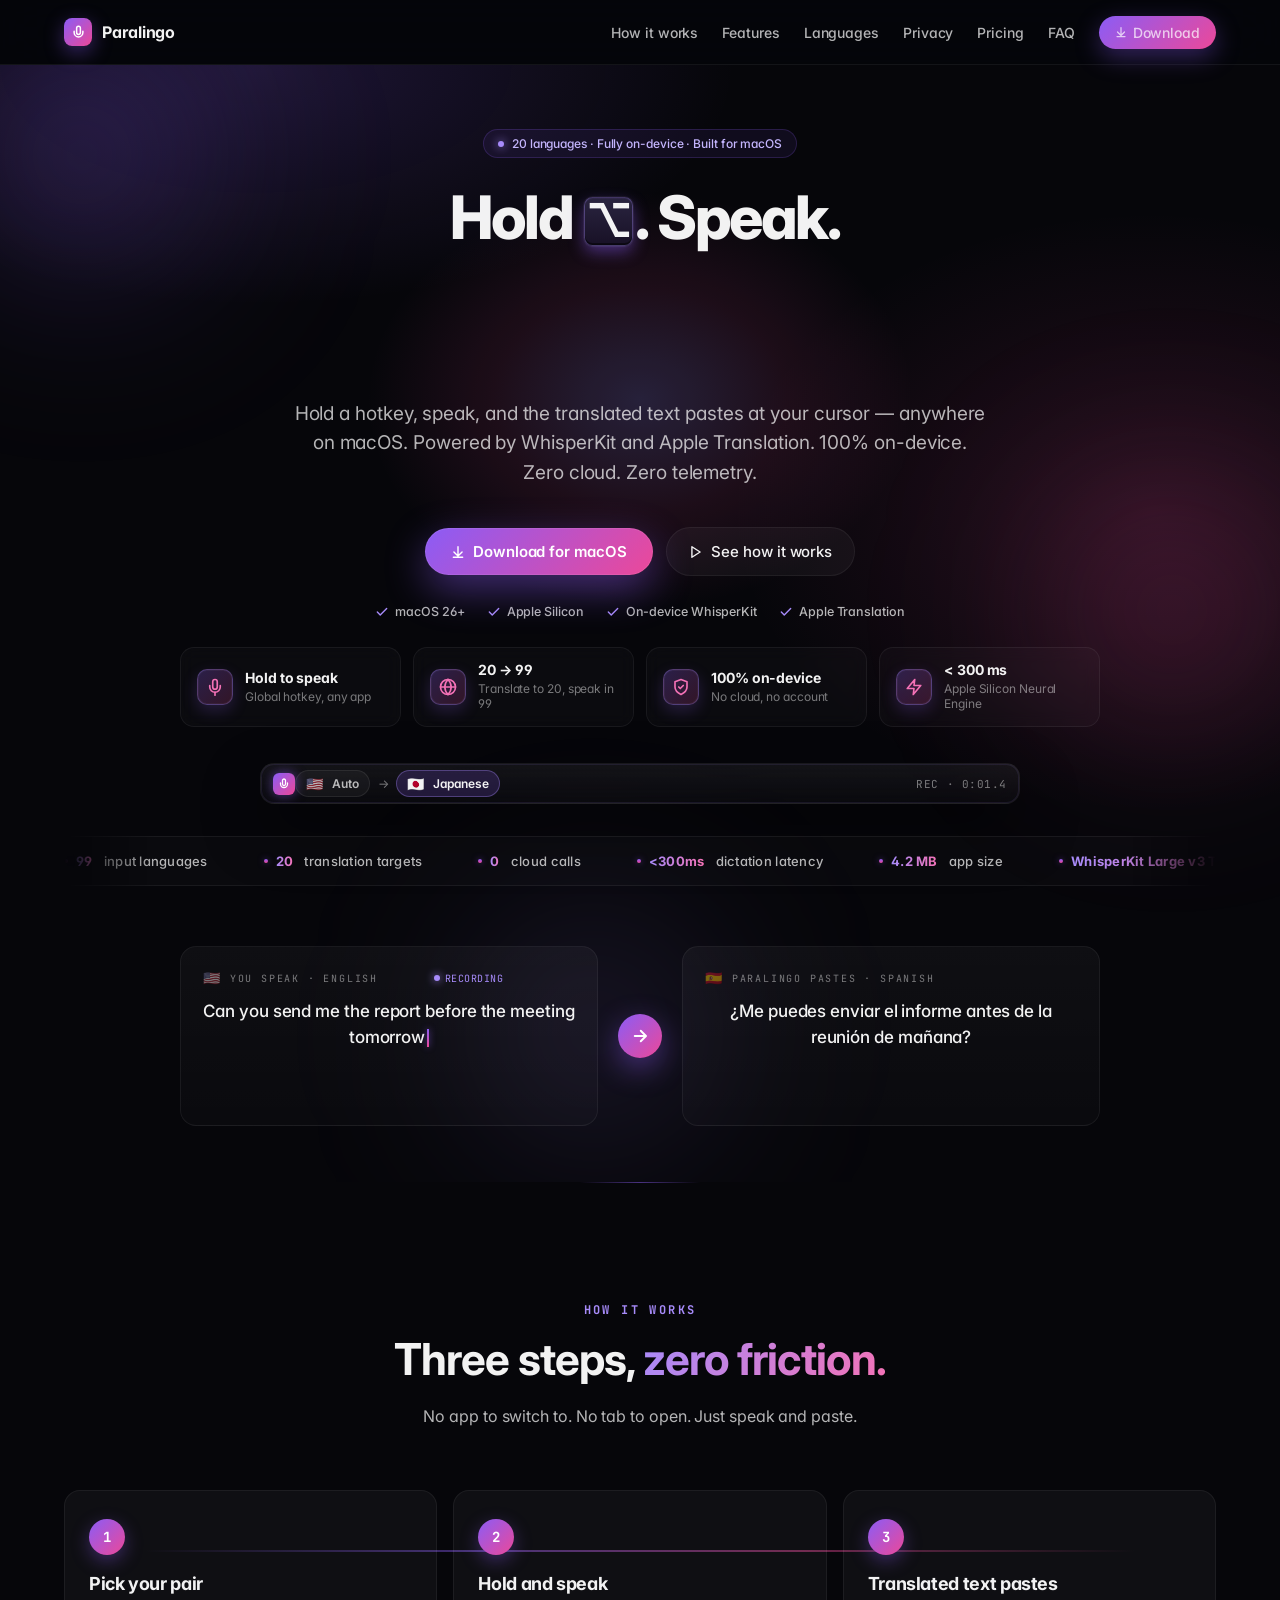
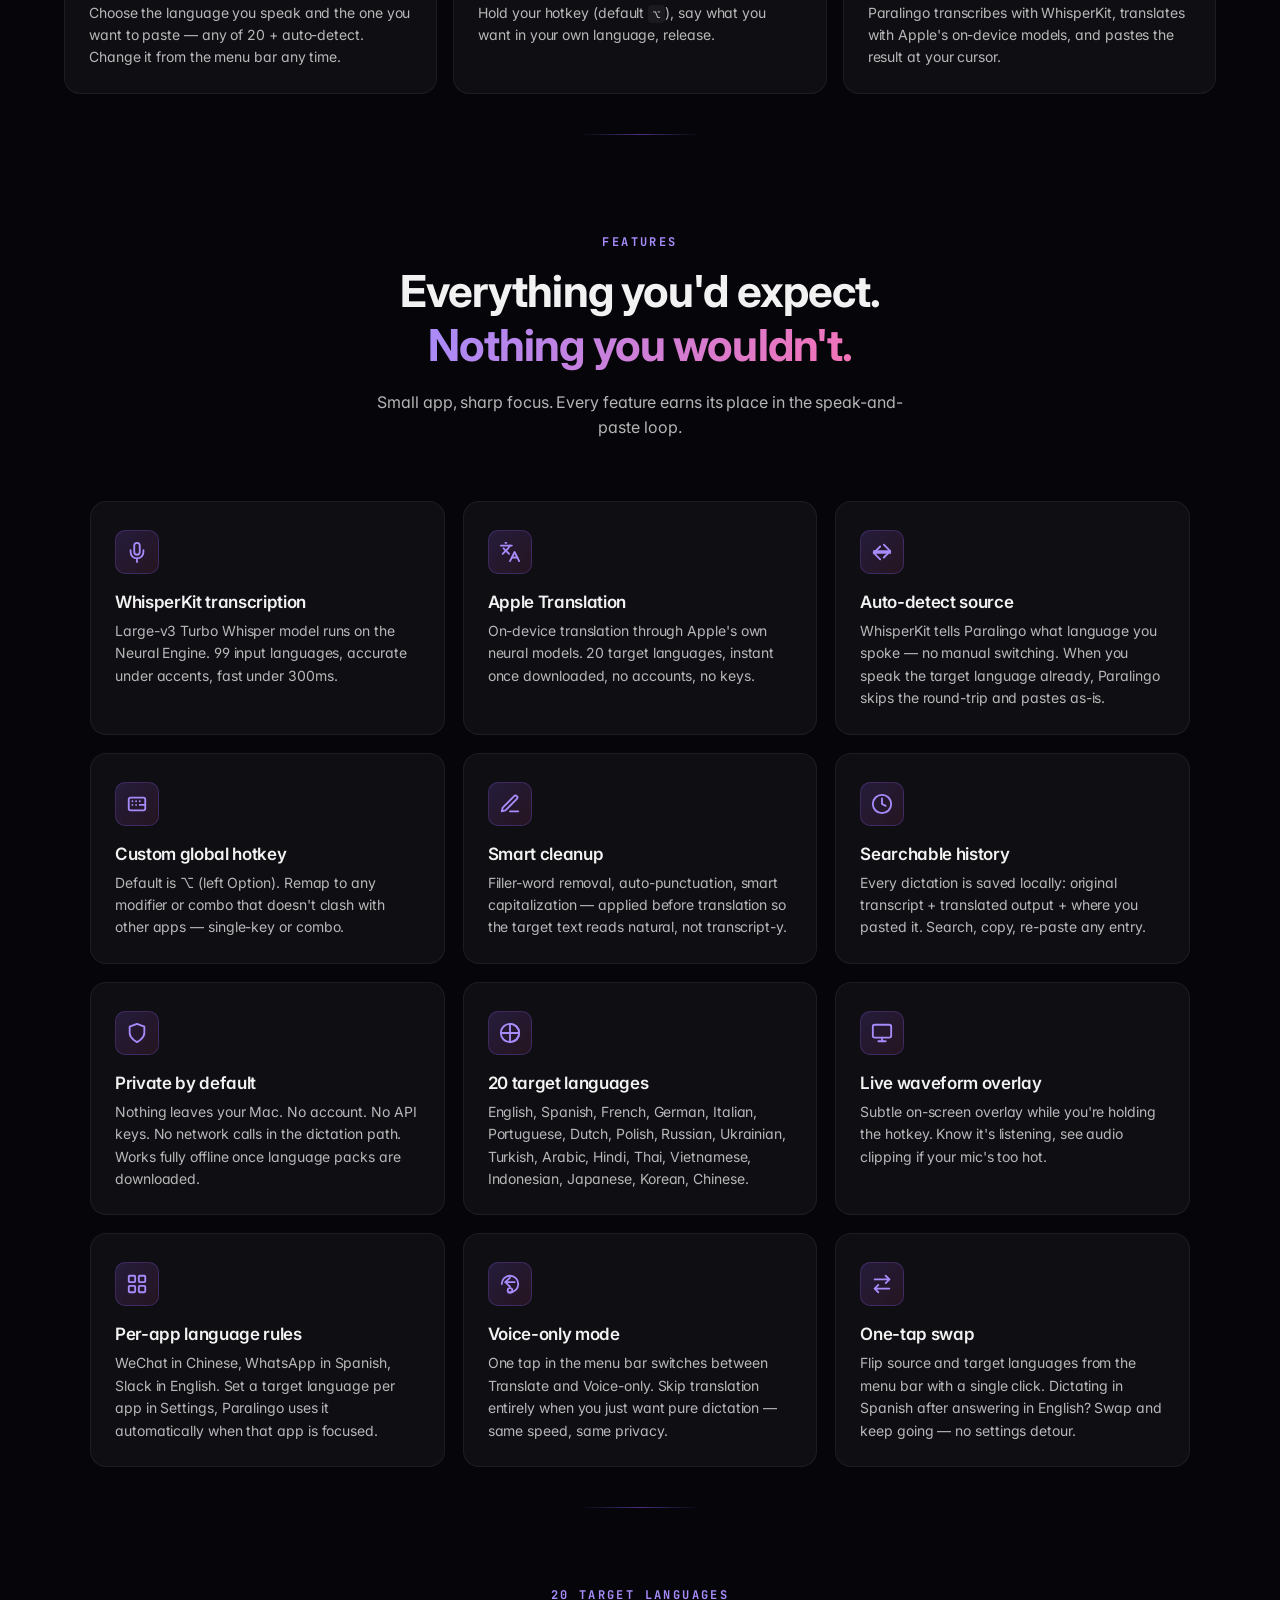
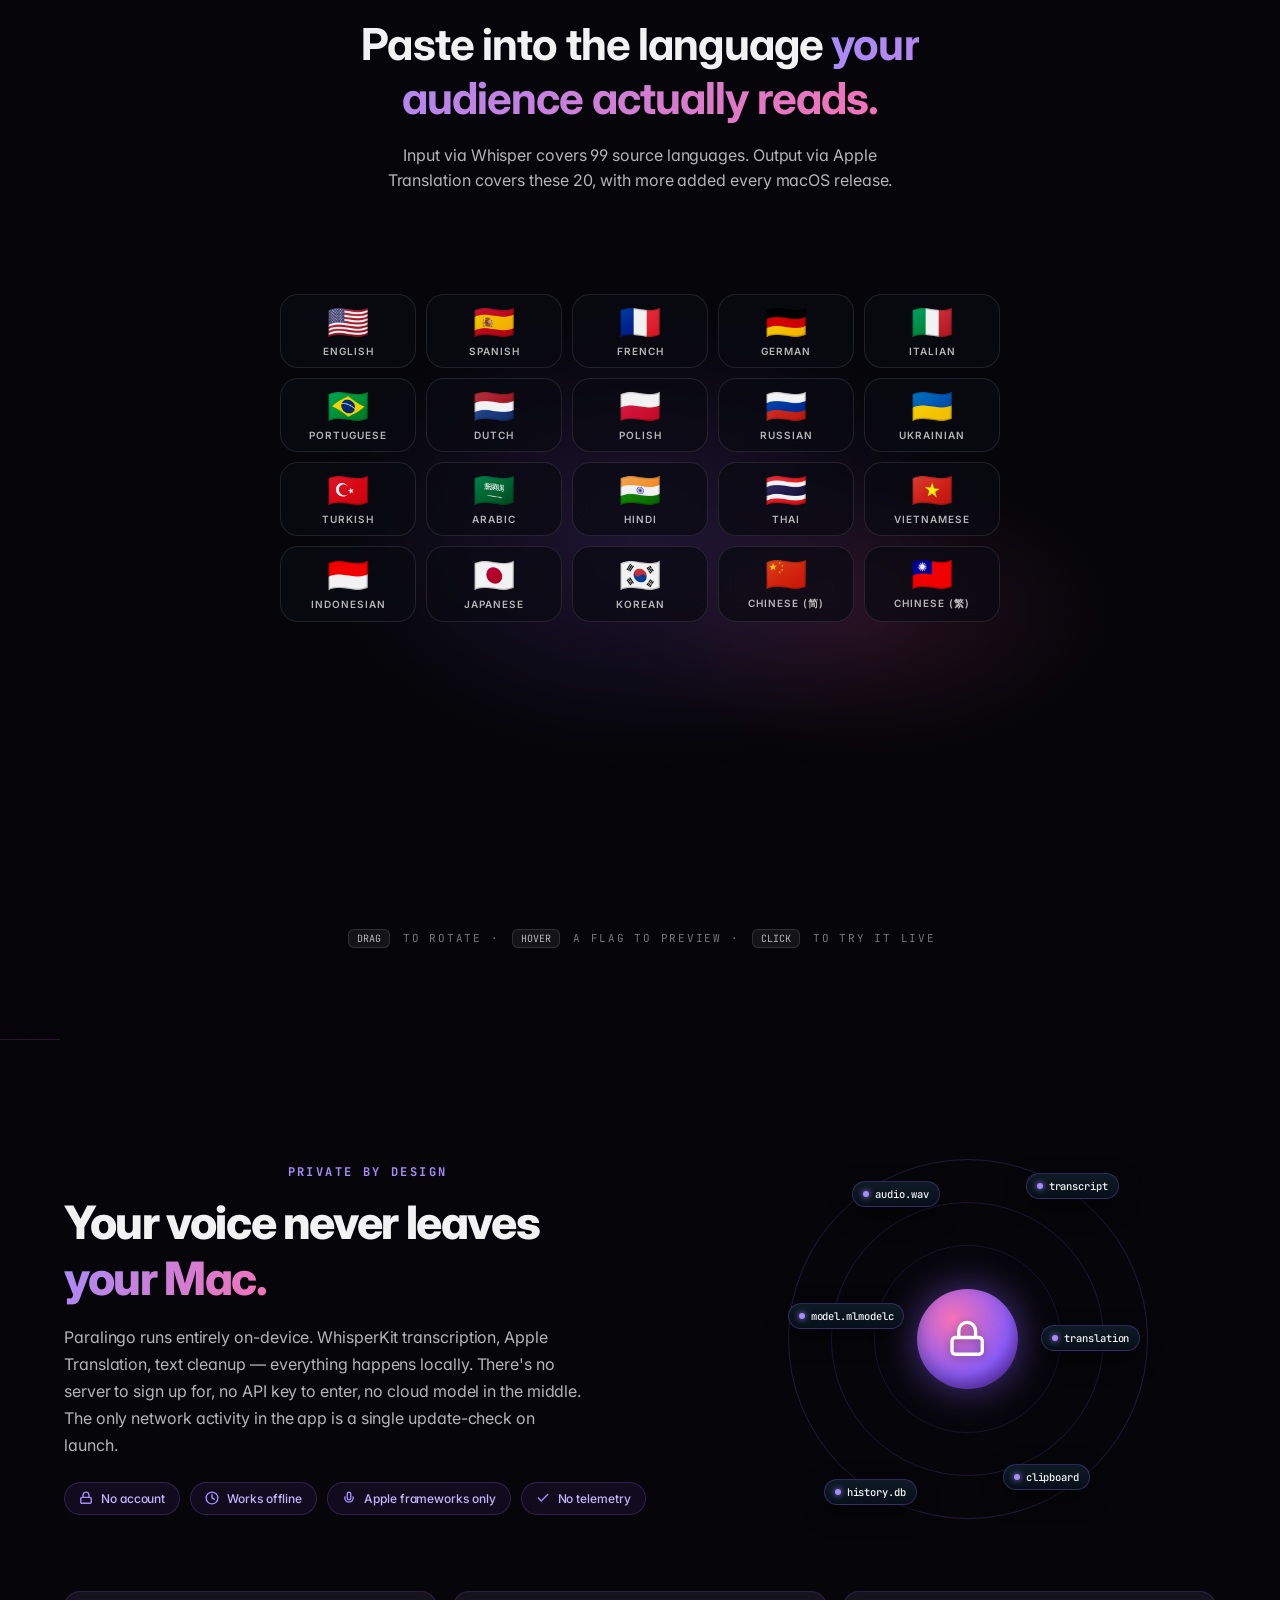
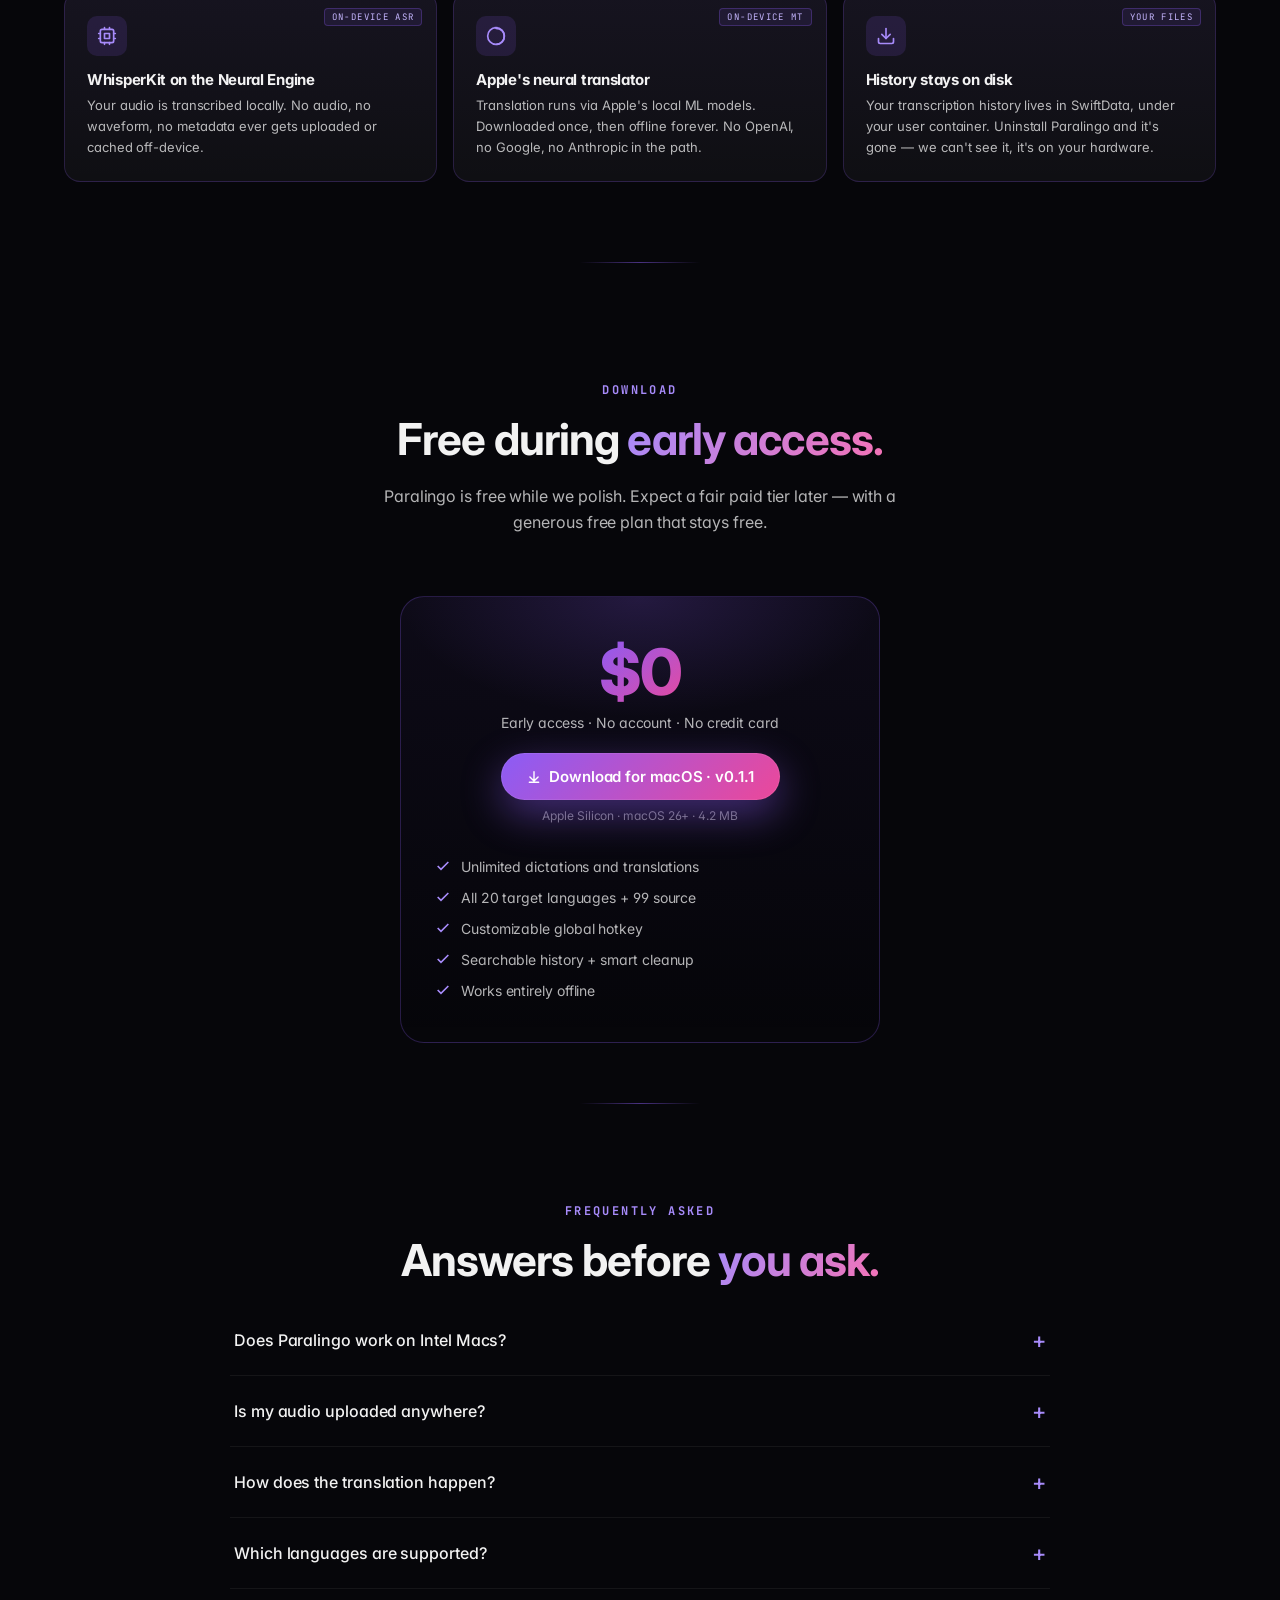
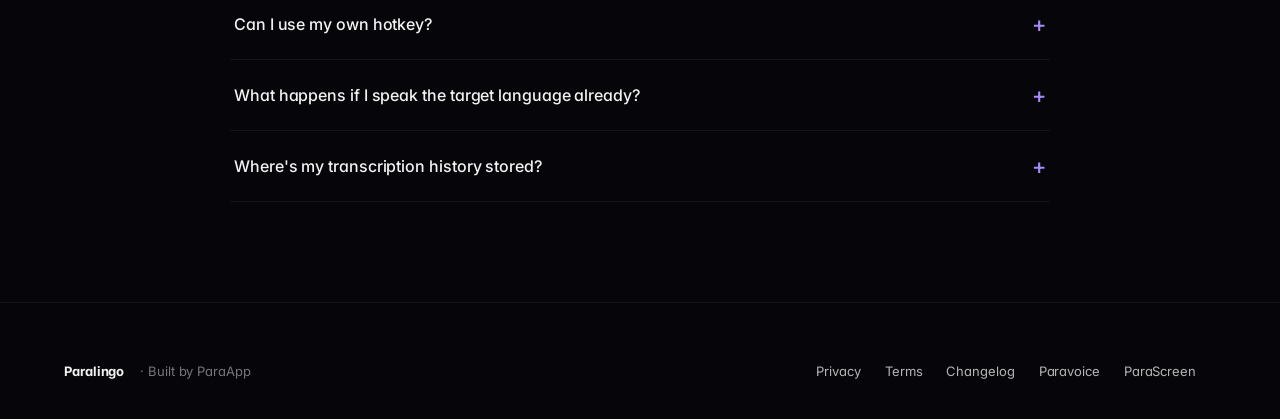
==== commit ba1ac84c: "hero: animated keycap + feature chips + menu-bar mockup" ====
--- a/index.html
+++ b/index.html
@@ -193,10 +193,34 @@
     }
 
     .hero h1 {
-      font-size: clamp(40px, 5.6vw, 64px);
-      font-weight: 800; line-height: 1.04; letter-spacing: -0.04em;
-      margin: 0 auto 22px; max-width: 18ch;
-    }
+      font-size: clamp(40px, 5.2vw, 60px);
+      font-weight: 800; line-height: 1.06; letter-spacing: -0.04em;
+      margin: 0 auto 22px; max-width: 22ch;
+    }
+    .hero h1 .keycap {
+      display: inline-block;
+      vertical-align: middle;
+      width: 1.05em; height: 1.05em; line-height: 0.98em;
+      border-radius: 0.18em;
+      background: linear-gradient(180deg, #2a2440, #181126);
+      border: 1px solid rgba(167,139,250,0.35);
+      box-shadow:
+        inset 0 -2px 0 rgba(0,0,0,0.6),
+        0 6px 16px rgba(139,92,246,0.45),
+        0 0 0 1px rgba(255,255,255,0.06);
+      font-size: 0.78em;
+      font-weight: 700;
+      text-align: center;
+      color: var(--text-hi);
+      margin: 0 0.04em;
+      transform: translateY(-0.04em);
+      animation: keycapPress 3.2s ease-in-out infinite;
+    }
+    @keyframes keycapPress {
+      0%, 60%, 100% { transform: translateY(-0.04em); box-shadow: inset 0 -2px 0 rgba(0,0,0,0.6), 0 6px 16px rgba(139,92,246,0.45), 0 0 0 1px rgba(255,255,255,0.06); }
+      72% { transform: translateY(0.06em); box-shadow: inset 0 -1px 0 rgba(0,0,0,0.6), 0 2px 6px rgba(139,92,246,0.30), 0 0 0 1px rgba(255,255,255,0.04); }
+    }
+    @media (prefers-reduced-motion: reduce) { .hero h1 .keycap { animation: none; } }
     .hero h1 .grad {
       background: linear-gradient(120deg, var(--emerald-400) 0%, var(--cyan-400) 55%, var(--emerald-300) 100%);
       background-size: 200% 100%;
@@ -250,6 +274,146 @@
     }
     .hero .meta span { display: inline-flex; align-items: center; gap: 6px; font-weight: 500; }
     .hero .meta svg { width: 14px; height: 14px; color: var(--emerald-400); }
+
+    /* ===== Hero feature chips ===== */
+    .hero-chips {
+      margin: 28px auto 0; max-width: 920px;
+      display: grid; grid-template-columns: repeat(4, 1fr);
+      gap: 12px;
+    }
+    @media (max-width: 720px) { .hero-chips { grid-template-columns: repeat(2, 1fr); gap: 10px; } }
+    .hchip {
+      display: flex; align-items: center; gap: 12px;
+      padding: 14px 16px;
+      border-radius: 14px;
+      background: rgba(255,255,255,0.025);
+      border: 1px solid var(--glass-stroke);
+      backdrop-filter: blur(8px);
+      text-align: left;
+      transition: transform 320ms var(--ease-out), border-color 320ms var(--ease-out), background 320ms var(--ease-out);
+    }
+    .hchip:hover {
+      transform: translateY(-3px);
+      border-color: rgba(167,139,250,0.45);
+      background: rgba(139,92,246,0.06);
+    }
+    .hchip .ico {
+      width: 36px; height: 36px; flex: none;
+      border-radius: 10px;
+      display: grid; place-items: center;
+      background: linear-gradient(135deg, rgba(139,92,246,0.25), rgba(236,72,153,0.18));
+      border: 1px solid rgba(167,139,250,0.30);
+      box-shadow: inset 0 0 0 1px rgba(255,255,255,0.04), 0 6px 16px rgba(139,92,246,0.20);
+      color: #F472B6;
+    }
+    .hchip .ico svg { width: 18px; height: 18px; }
+    .hchip .lbl {
+      display: flex; flex-direction: column; gap: 2px;
+    }
+    .hchip .lbl b {
+      font-size: 14px; font-weight: 700; color: var(--text-hi); line-height: 1.2;
+    }
+    .hchip .lbl span {
+      font-size: 12px; color: var(--text-lo); line-height: 1.3;
+    }
+
+    /* ===== Menu bar mock (hero visual anchor) ===== */
+    .hero-menubar {
+      margin: 36px auto 0; max-width: 760px;
+      display: flex; align-items: center; gap: 0;
+      padding: 6px 12px; border-radius: 14px;
+      background: linear-gradient(180deg, rgba(255,255,255,0.06), rgba(255,255,255,0.02));
+      border: 1px solid var(--glass-stroke);
+      backdrop-filter: blur(14px);
+      box-shadow: 0 24px 60px rgba(0,0,0,0.45), 0 0 0 1px rgba(167,139,250,0.10) inset;
+      font-size: 12px;
+      position: relative;
+      overflow: hidden;
+    }
+    .hero-menubar::before {
+      content: '';
+      position: absolute; inset: 0;
+      background: linear-gradient(120deg, transparent, rgba(167,139,250,0.12), transparent);
+      transform: translateX(-100%);
+      animation: barShine 6s ease-in-out infinite;
+      pointer-events: none;
+    }
+    @keyframes barShine { 50% { transform: translateX(100%); } 100% { transform: translateX(100%); } }
+    @media (prefers-reduced-motion: reduce) { .hero-menubar::before { animation: none; } }
+
+    .hero-menubar .mb-app-icon {
+      width: 22px; height: 22px; border-radius: 6px;
+      background: linear-gradient(135deg, #8B5CF6, #EC4899);
+      display: grid; place-items: center; flex: none;
+      box-shadow: 0 0 12px rgba(139,92,246,0.55);
+      color: white;
+    }
+    .hero-menubar .mb-app-icon svg { width: 12px; height: 12px; }
+    .hero-menubar .mb-divider {
+      width: 1px; height: 18px; margin: 0 12px;
+      background: rgba(255,255,255,0.10);
+    }
+    .hero-menubar .mb-pill {
+      display: inline-flex; align-items: center; gap: 6px;
+      padding: 4px 10px; border-radius: 999px;
+      background: rgba(139,92,246,0.18);
+      border: 1px solid rgba(167,139,250,0.35);
+      color: var(--text-hi); font-weight: 600;
+    }
+    .hero-menubar .mb-pill .flag { font-size: 14px; }
+    .hero-menubar .mb-pill.dim {
+      background: rgba(255,255,255,0.04);
+      border-color: rgba(255,255,255,0.08);
+      color: var(--text-mid);
+    }
+    .hero-menubar .mb-arrow {
+      margin: 0 8px;
+      color: var(--text-lo);
+      animation: mbArrow 1.6s ease-in-out infinite;
+    }
+    @keyframes mbArrow {
+      0%, 100% { transform: translateX(0); opacity: 0.6; }
+      50%       { transform: translateX(3px); opacity: 1; }
+    }
+    .hero-menubar .mb-bar {
+      flex: 1;
+      display: flex; align-items: center; gap: 2px; height: 18px;
+      padding-left: 14px;
+    }
+    .hero-menubar .mb-bar i {
+      display: inline-block;
+      width: 2px; border-radius: 1px;
+      background: linear-gradient(180deg, #8B5CF6, #EC4899);
+      animation: mbWave 800ms ease-in-out infinite;
+      box-shadow: 0 0 4px rgba(139,92,246,0.55);
+    }
+    @keyframes mbWave {
+      0%, 100% { height: 14%; }
+      50%      { height: 92%; }
+    }
+    .hero-menubar .mb-bar i:nth-child(1)  { animation-delay: 0ms; }
+    .hero-menubar .mb-bar i:nth-child(2)  { animation-delay: 60ms; }
+    .hero-menubar .mb-bar i:nth-child(3)  { animation-delay: 120ms; }
+    .hero-menubar .mb-bar i:nth-child(4)  { animation-delay: 180ms; }
+    .hero-menubar .mb-bar i:nth-child(5)  { animation-delay: 240ms; }
+    .hero-menubar .mb-bar i:nth-child(6)  { animation-delay: 180ms; }
+    .hero-menubar .mb-bar i:nth-child(7)  { animation-delay: 120ms; }
+    .hero-menubar .mb-bar i:nth-child(8)  { animation-delay: 60ms; }
+    .hero-menubar .mb-bar i:nth-child(9)  { animation-delay: 0ms; }
+    .hero-menubar .mb-bar i:nth-child(10) { animation-delay: 60ms; }
+    .hero-menubar .mb-bar i:nth-child(11) { animation-delay: 120ms; }
+    .hero-menubar .mb-bar i:nth-child(12) { animation-delay: 180ms; }
+    .hero-menubar .mb-time {
+      font-family: var(--font-mono);
+      color: var(--text-lo); font-size: 11px; padding-left: 14px;
+      letter-spacing: 0.05em;
+    }
+    @media (max-width: 720px) {
+      .hero-menubar { padding: 5px 10px; font-size: 11px; }
+      .hero-menubar .mb-pill { padding: 3px 8px; }
+      .hero-menubar .mb-time { display: none; }
+    }
+    @media (prefers-reduced-motion: reduce) { .hero-menubar .mb-bar i { animation: none; height: 30%; } }
 
     /* ===== Hero demo (transcription+translation animation) ===== */
     .hero-demo {
@@ -1157,8 +1321,8 @@
       20 languages · Fully on-device · Built for macOS
     </div>
     <h1>
-      Speak any language.<br>
-      <span class="grad">Paste any language.</span>
+      Hold <span class="keycap" aria-label="Option key">⌥</span>. Speak.<br>
+      <span class="grad">Paste in any language.</span>
     </h1>
     <p class="sub">
       Hold a hotkey, speak, and the translated text pastes at your cursor — anywhere on macOS. Powered by WhisperKit and Apple Translation. 100% on-device. Zero cloud. Zero telemetry.
@@ -1190,6 +1354,38 @@
         <svg viewBox="0 0 24 24" fill="none" stroke="currentColor" stroke-width="2.4" stroke-linecap="round" stroke-linejoin="round"><path d="M20 6 9 17l-5-5"/></svg>
         Apple Translation
       </span>
+    </div>
+
+    <!-- Hero feature chips -->
+    <div class="hero-chips">
+      <div class="hchip">
+        <div class="ico"><svg viewBox="0 0 24 24" fill="none" stroke="currentColor" stroke-width="2.2" stroke-linecap="round" stroke-linejoin="round"><path d="M12 2a3 3 0 0 0-3 3v7a3 3 0 0 0 6 0V5a3 3 0 0 0-3-3z"/><path d="M19 10v2a7 7 0 0 1-14 0v-2"/><line x1="12" y1="19" x2="12" y2="23"/></svg></div>
+        <div class="lbl"><b>Hold to speak</b><span>Global hotkey, any app</span></div>
+      </div>
+      <div class="hchip">
+        <div class="ico"><svg viewBox="0 0 24 24" fill="none" stroke="currentColor" stroke-width="2.2" stroke-linecap="round" stroke-linejoin="round"><circle cx="12" cy="12" r="10"/><path d="M2 12h20"/><path d="M12 2a14 14 0 0 1 0 20"/><path d="M12 2a14 14 0 0 0 0 20"/></svg></div>
+        <div class="lbl"><b>20 → 99</b><span>Translate to 20, speak in 99</span></div>
+      </div>
+      <div class="hchip">
+        <div class="ico"><svg viewBox="0 0 24 24" fill="none" stroke="currentColor" stroke-width="2.2" stroke-linecap="round" stroke-linejoin="round"><path d="M12 22s8-4 8-10V5l-8-3-8 3v7c0 6 8 10 8 10z"/><path d="m9 12 2 2 4-4"/></svg></div>
+        <div class="lbl"><b>100% on-device</b><span>No cloud, no account</span></div>
+      </div>
+      <div class="hchip">
+        <div class="ico"><svg viewBox="0 0 24 24" fill="none" stroke="currentColor" stroke-width="2.2" stroke-linecap="round" stroke-linejoin="round"><polyline points="13 2 3 14 12 14 11 22 21 10 12 10 13 2"/></svg></div>
+        <div class="lbl"><b>&lt; 300 ms</b><span>Apple Silicon Neural Engine</span></div>
+      </div>
+    </div>
+
+    <!-- Menu bar mockup: shows what "using Paralingo" looks like -->
+    <div class="hero-menubar" aria-hidden="true">
+      <div class="mb-app-icon"><svg viewBox="0 0 24 24" fill="none" stroke="currentColor" stroke-width="2.6" stroke-linecap="round" stroke-linejoin="round"><path d="M12 2a3 3 0 0 0-3 3v7a3 3 0 0 0 6 0V5a3 3 0 0 0-3-3z"/><path d="M19 10v2a7 7 0 0 1-14 0v-2"/></svg></div>
+      <span class="mb-pill dim"><span class="flag">🇺🇸</span>&nbsp;Auto</span>
+      <span class="mb-arrow">→</span>
+      <span class="mb-pill"><span class="flag">🇯🇵</span>&nbsp;Japanese</span>
+      <div class="mb-bar">
+        <i></i><i></i><i></i><i></i><i></i><i></i><i></i><i></i><i></i><i></i><i></i><i></i>
+      </div>
+      <span class="mb-time">REC · 0:01.4</span>
     </div>
 
     <!-- Marquee stats strip -->
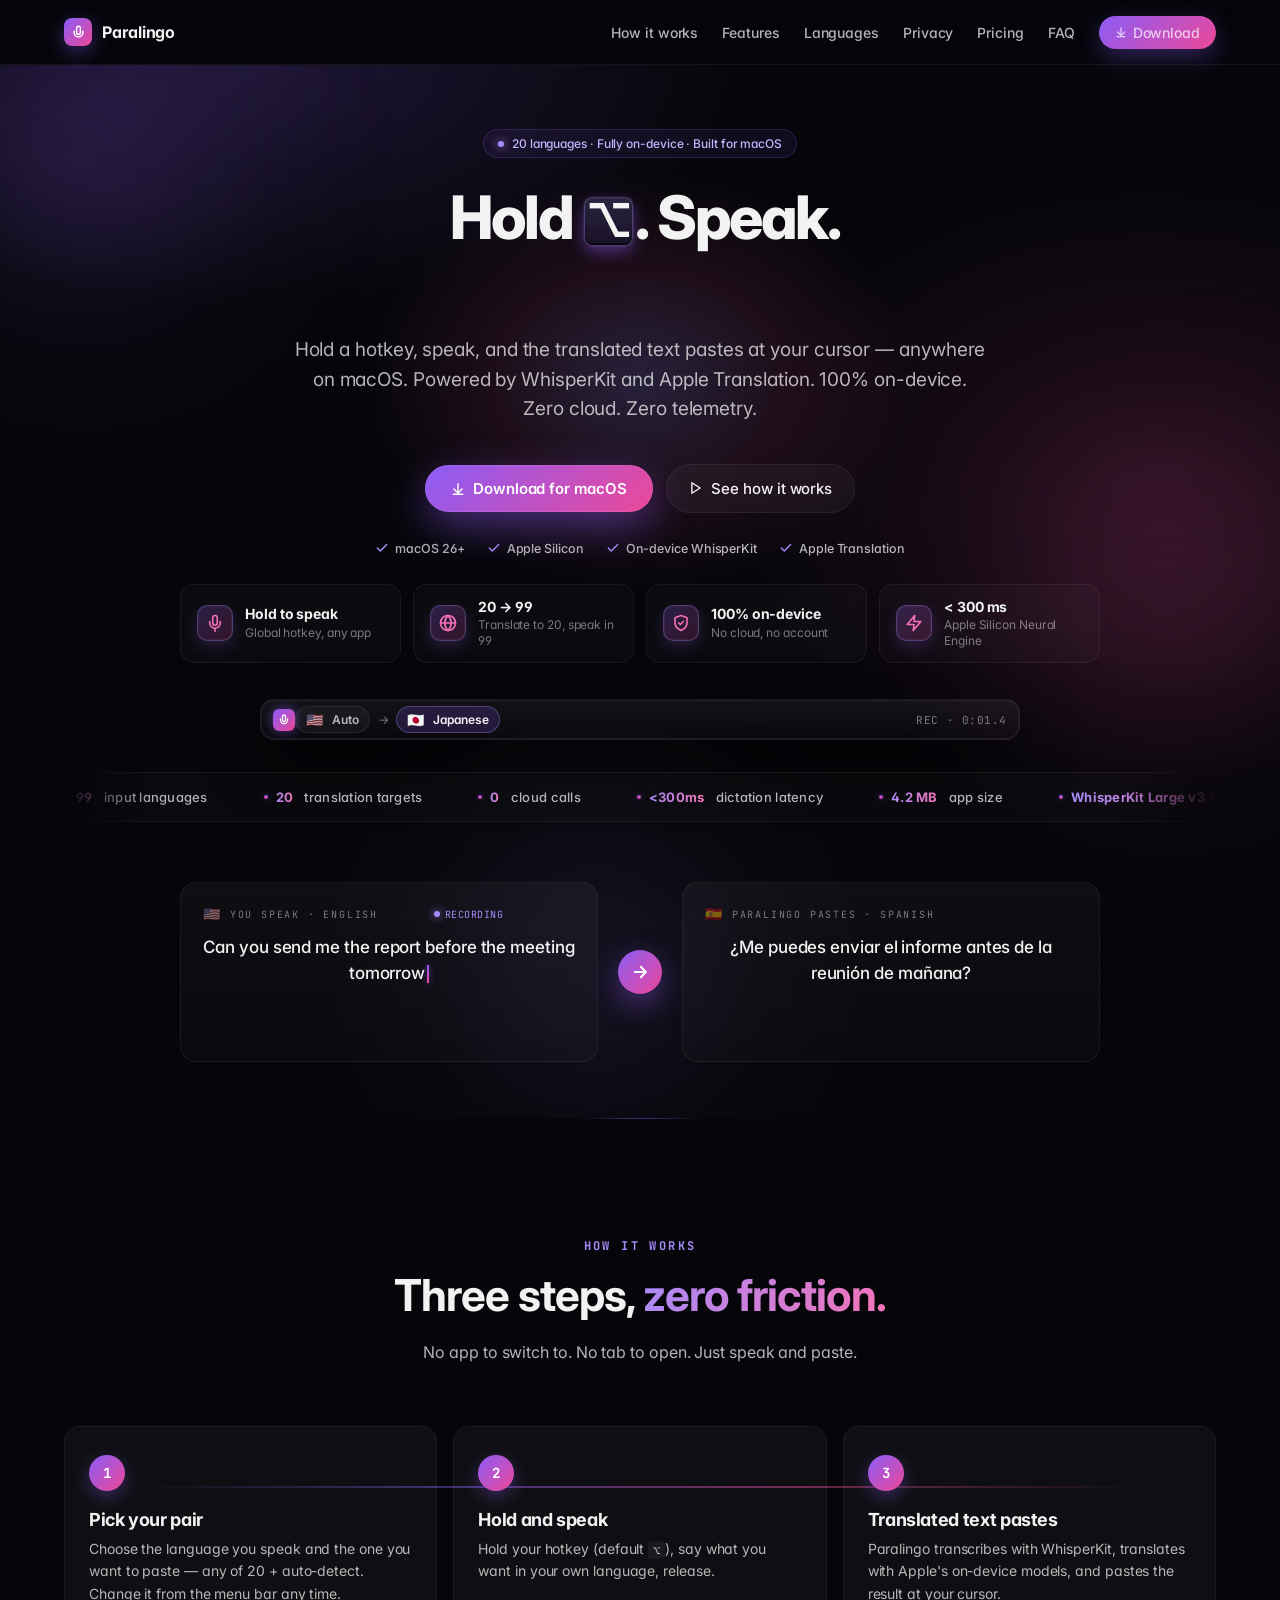
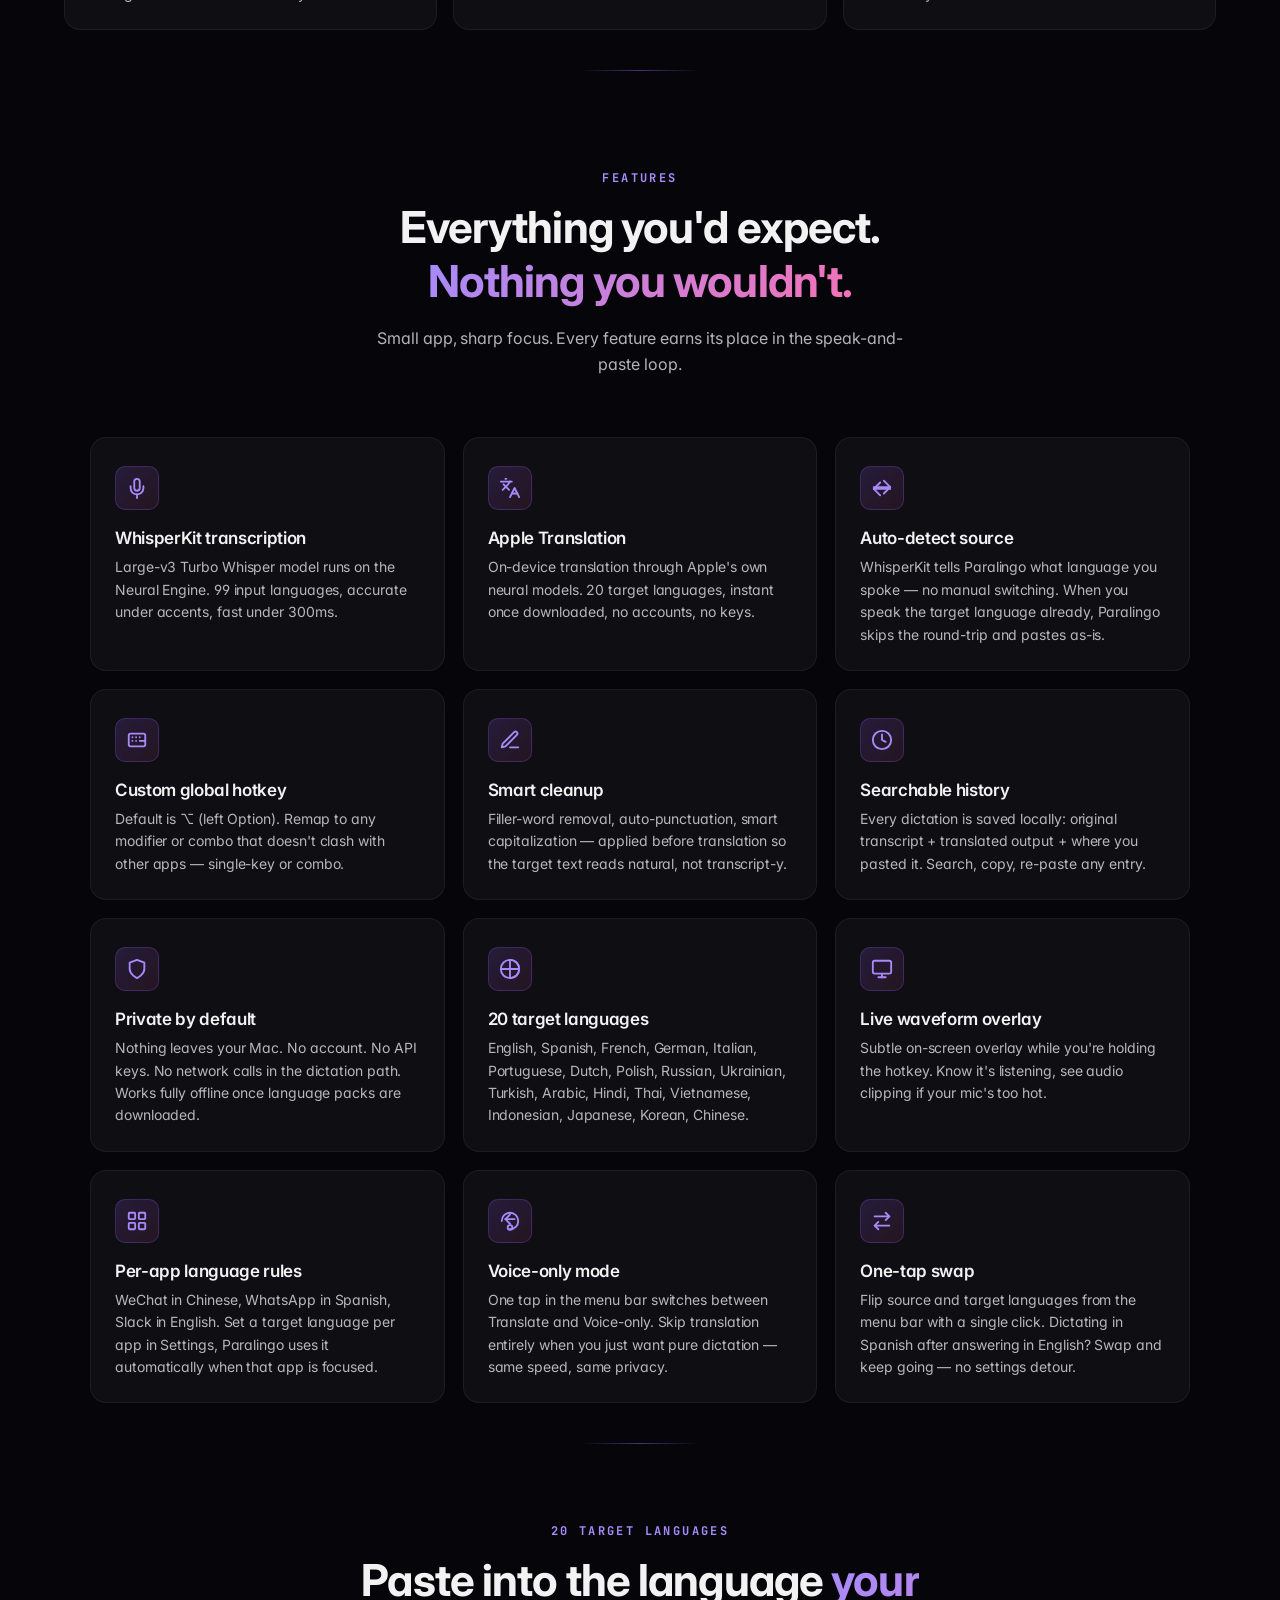
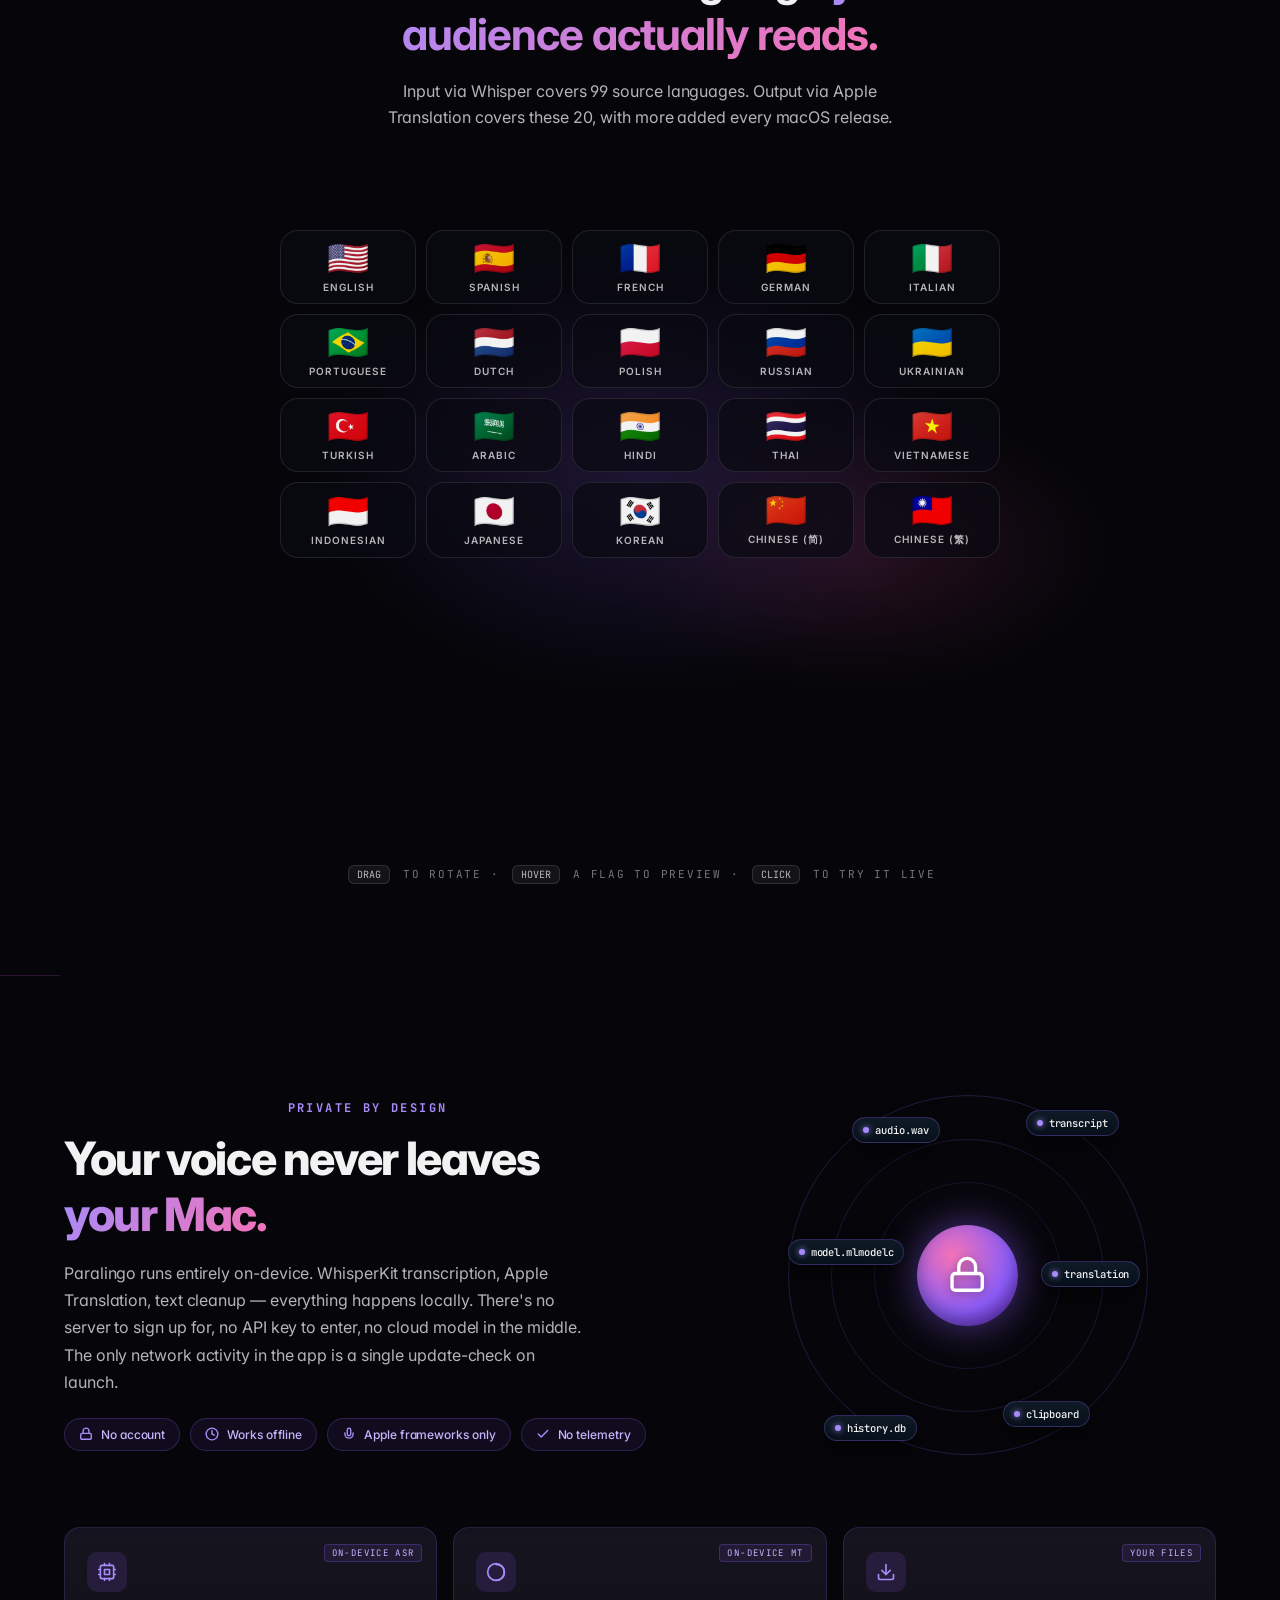
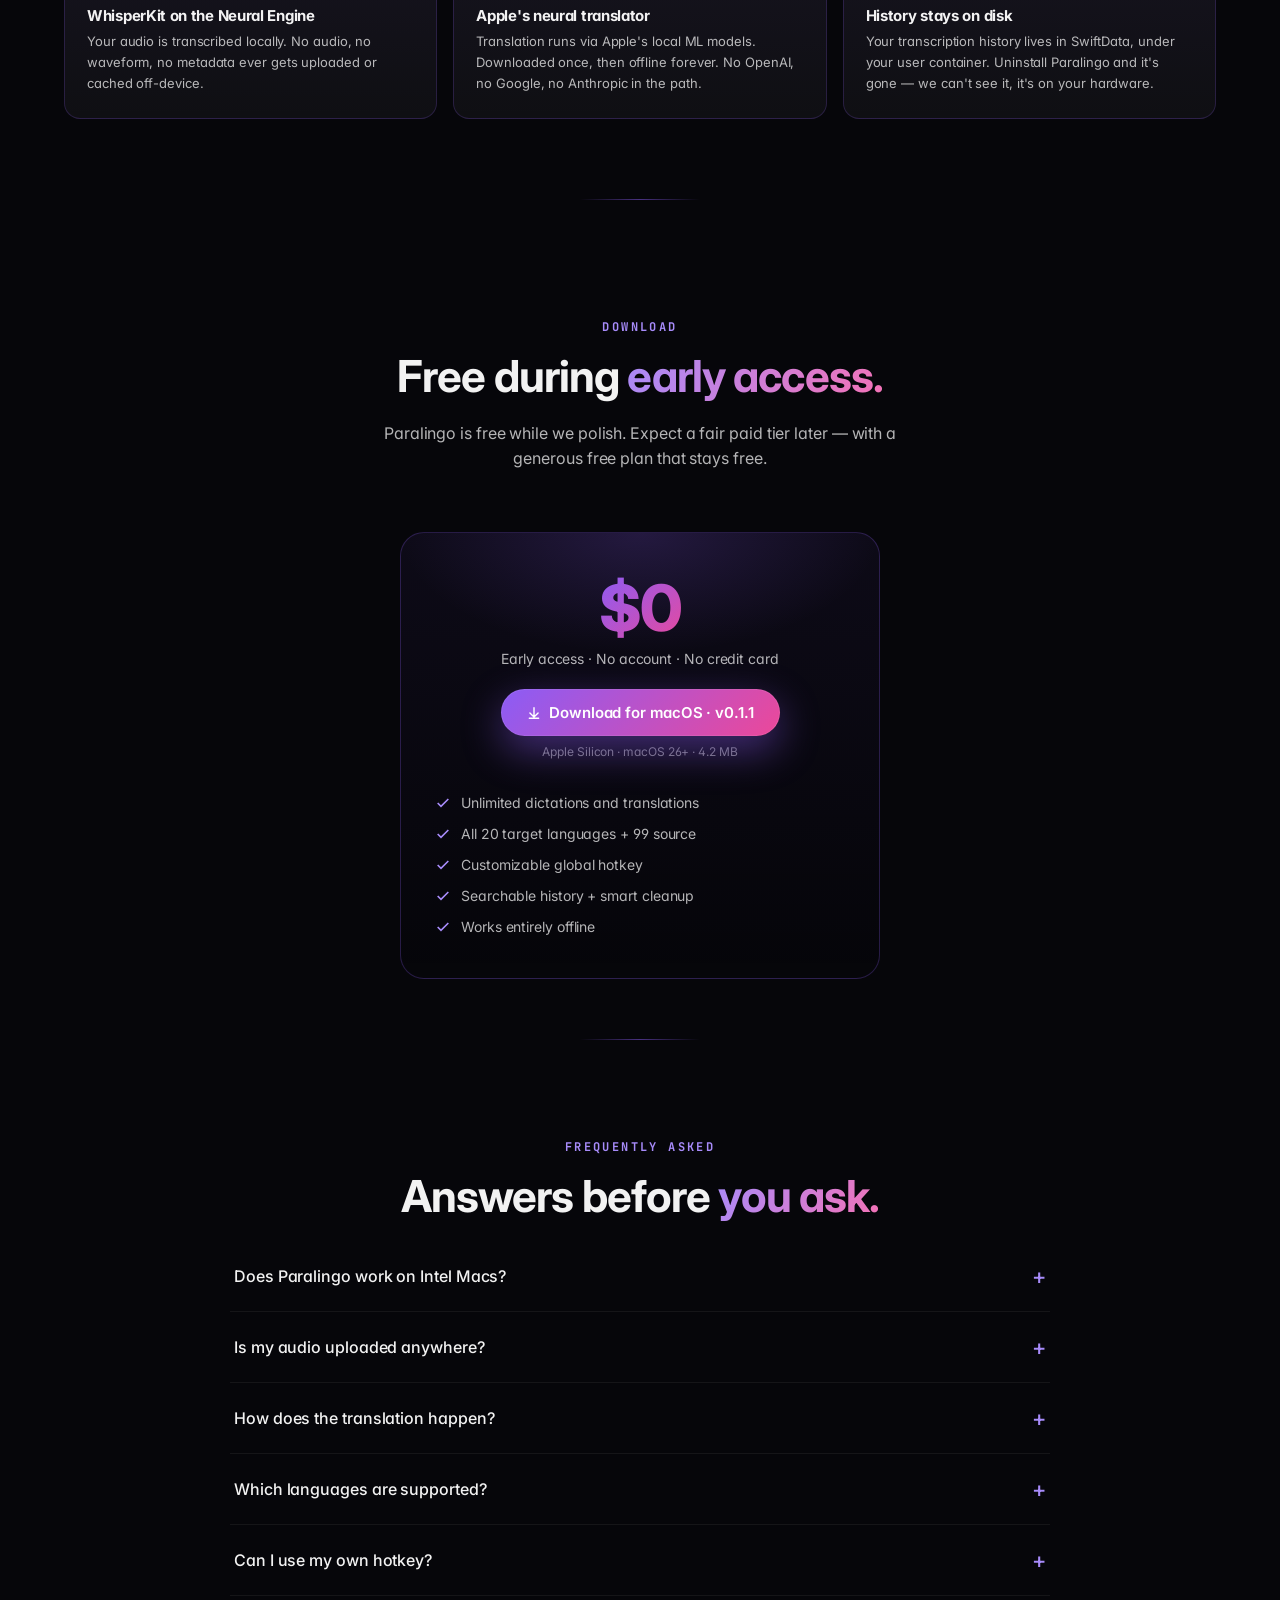
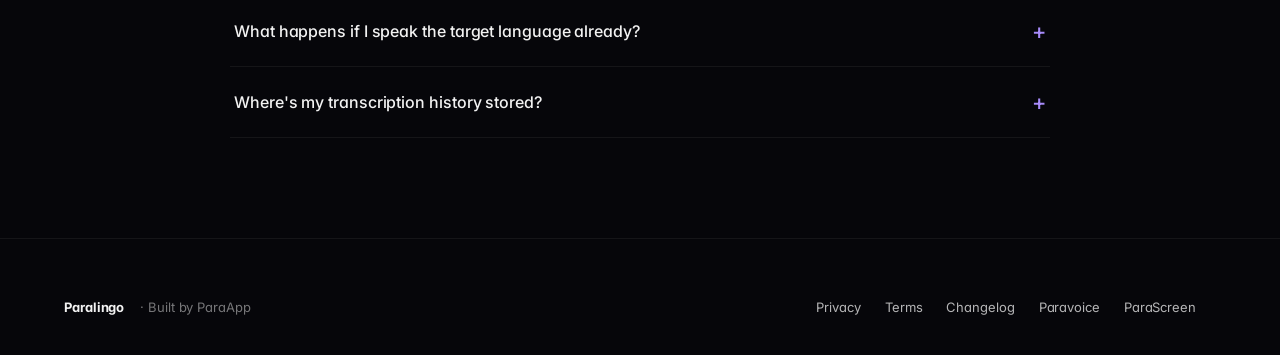
==== commit 770c374b: "fix: <br> double-render in hero word reveal" ====
--- a/index.html
+++ b/index.html
@@ -1850,13 +1850,20 @@
       const delay = (i++ * 70) + 'ms';
       return `<span class="word" style="animation-delay:${delay}">${seg}</span>`;
     }).join('');
+    const VOID_TAGS = new Set(['br','hr','img','input','meta','link']);
     tmp.childNodes.forEach(n => {
       if (n.nodeType === 3) out.push(wrapText(n.textContent));
       else if (n.nodeType === 1) {
-        // Wrap inner text of inline child like .grad span
+        const tag = n.tagName.toLowerCase();
+        if (VOID_TAGS.has(tag)) {
+          // Self-closing void tags: copy the outerHTML as-is.
+          out.push(n.outerHTML);
+          return;
+        }
+        // Wrap inner text of inline child like .grad span; preserve the wrapper element.
         const inner = wrapText(n.textContent || '');
         const cls = n.getAttribute('class') ? ` class="${n.getAttribute('class')}"` : '';
-        out.push(`<${n.tagName.toLowerCase()}${cls}>${inner}</${n.tagName.toLowerCase()}>`);
+        out.push(`<${tag}${cls}>${inner}</${tag}>`);
       }
     });
     h1.innerHTML = out.join('');
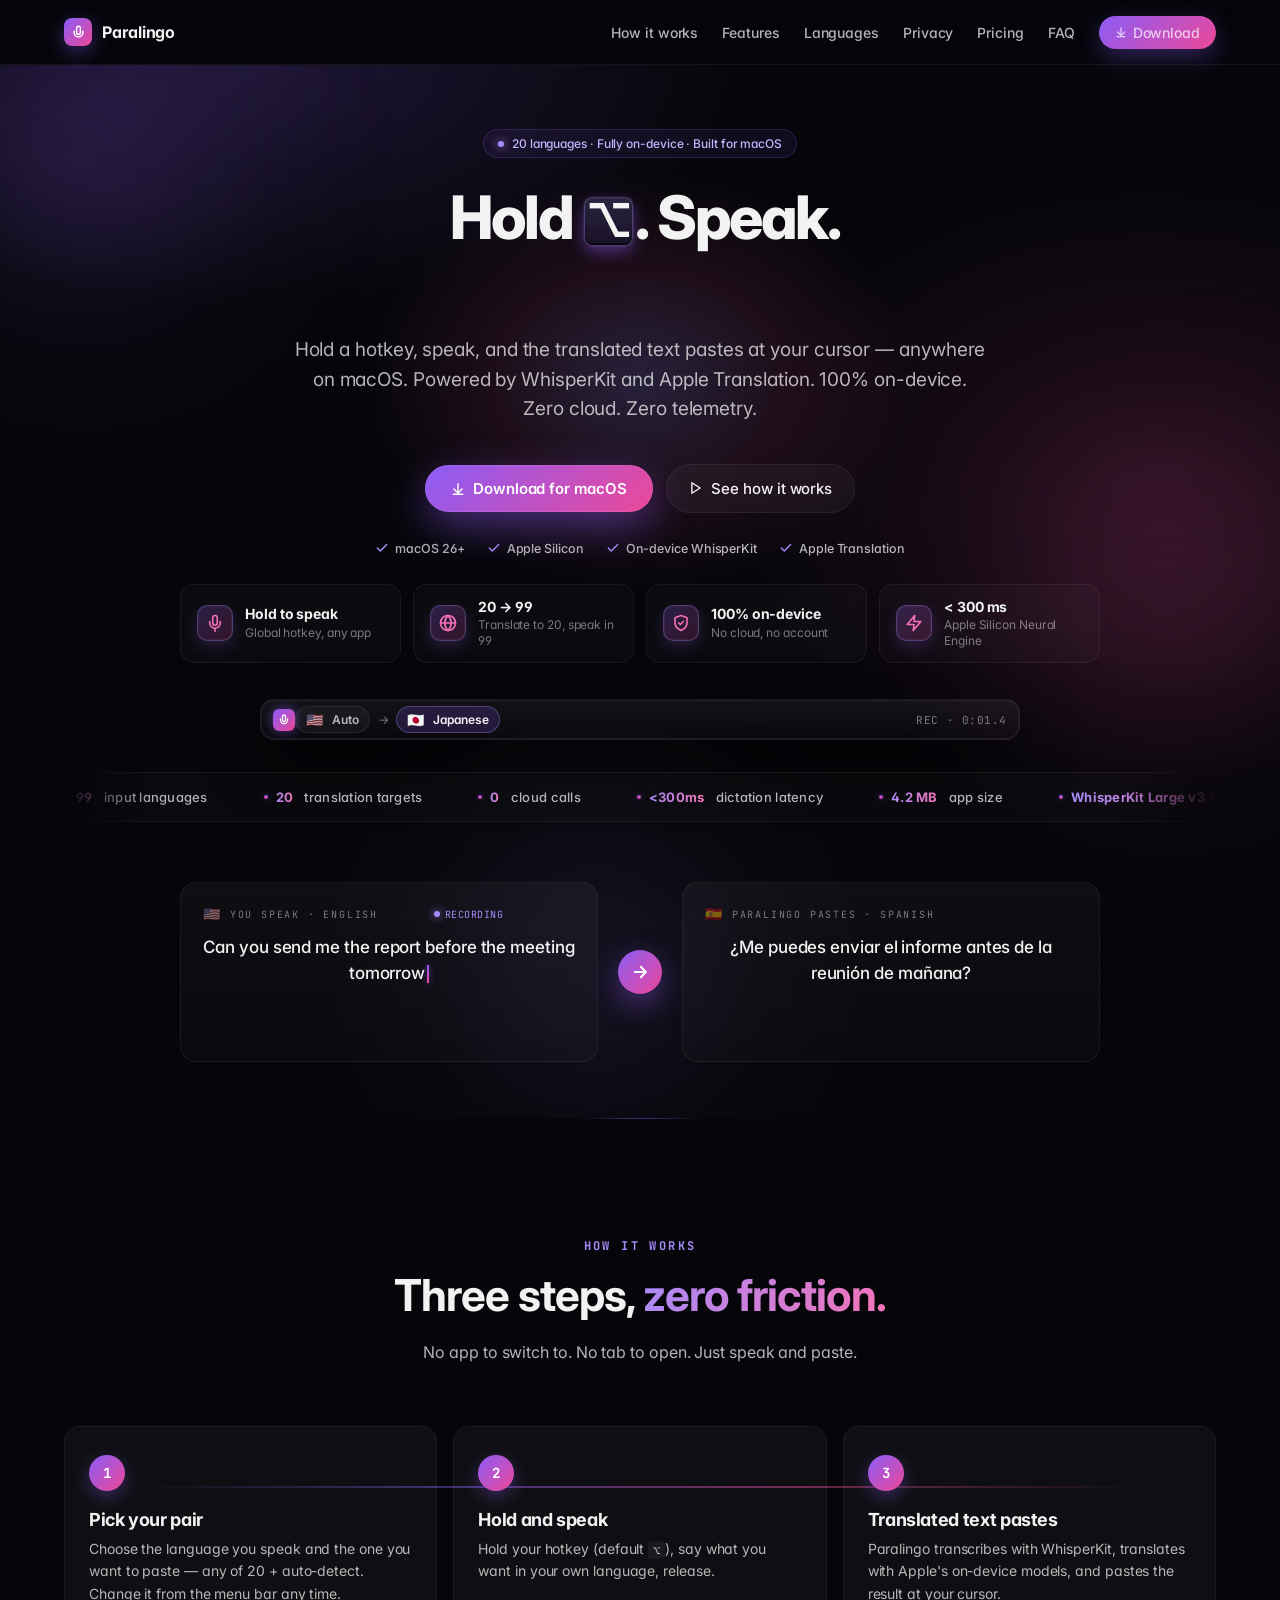
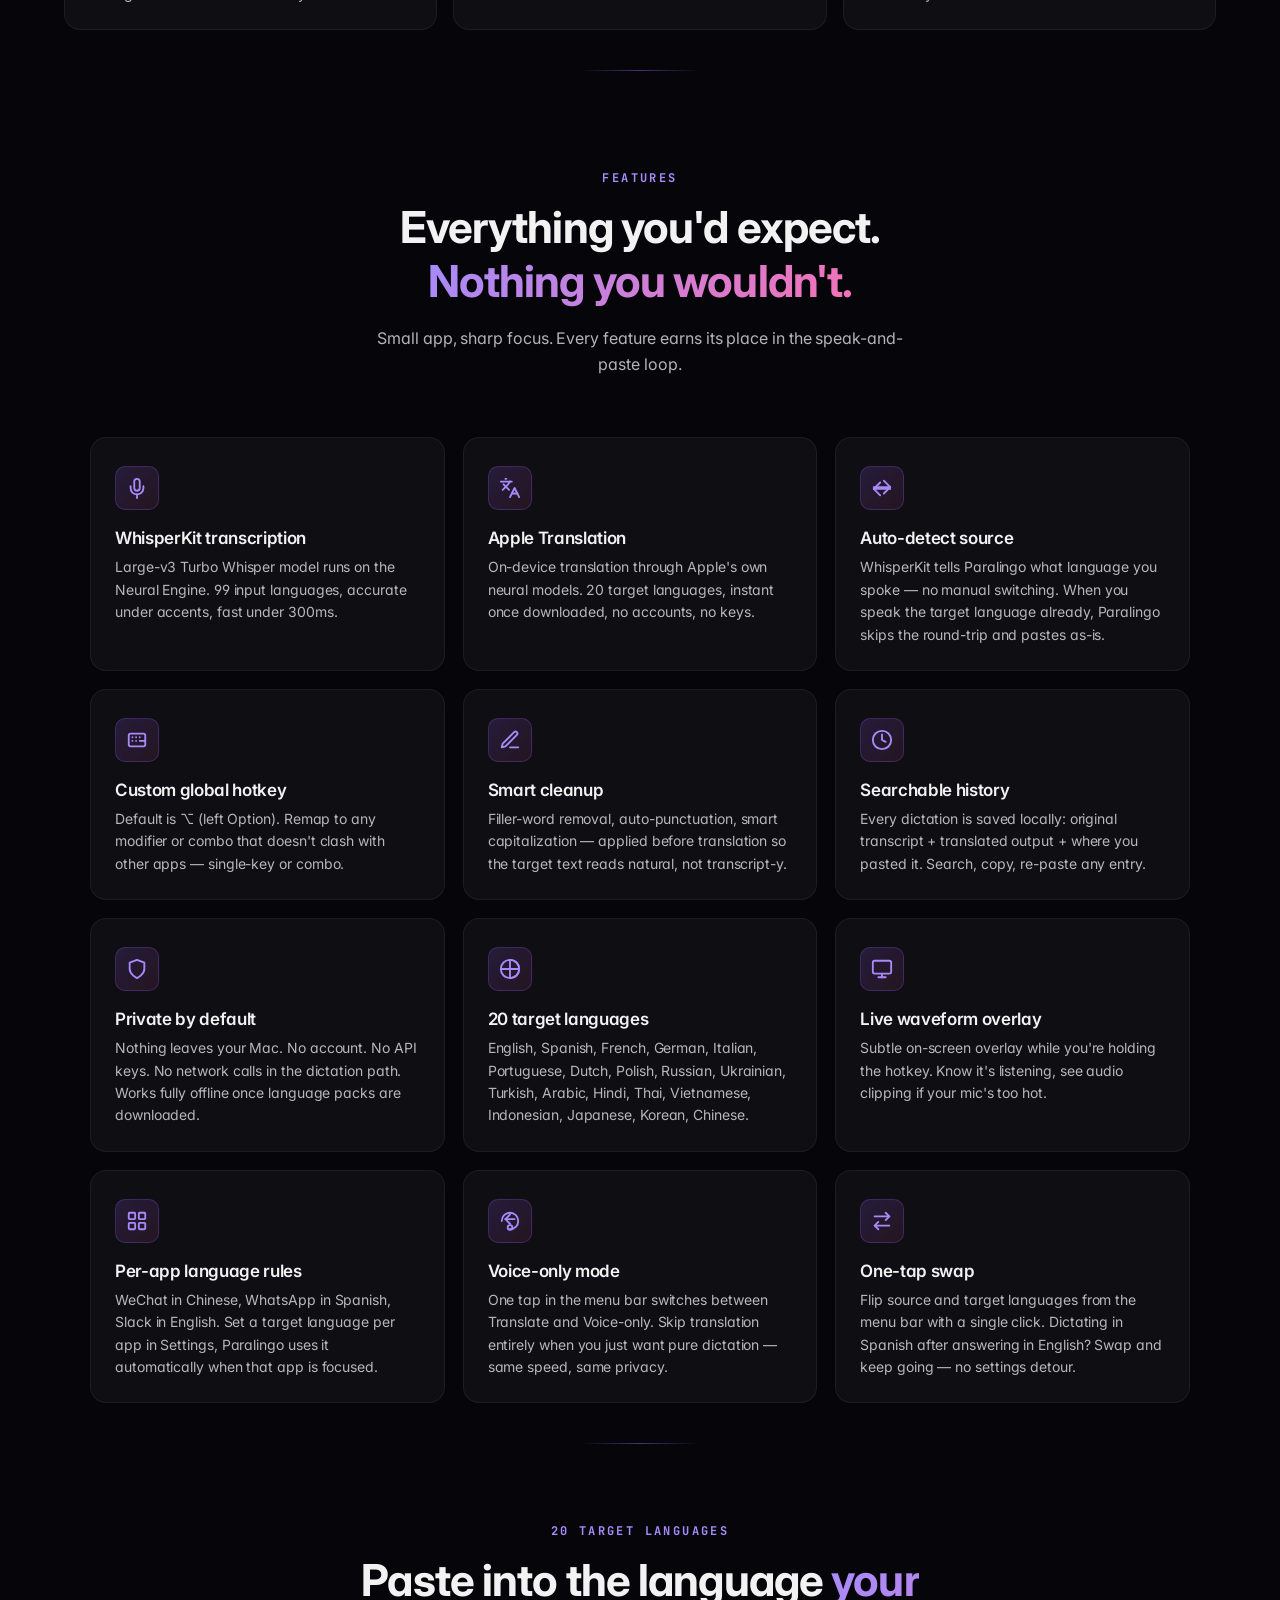
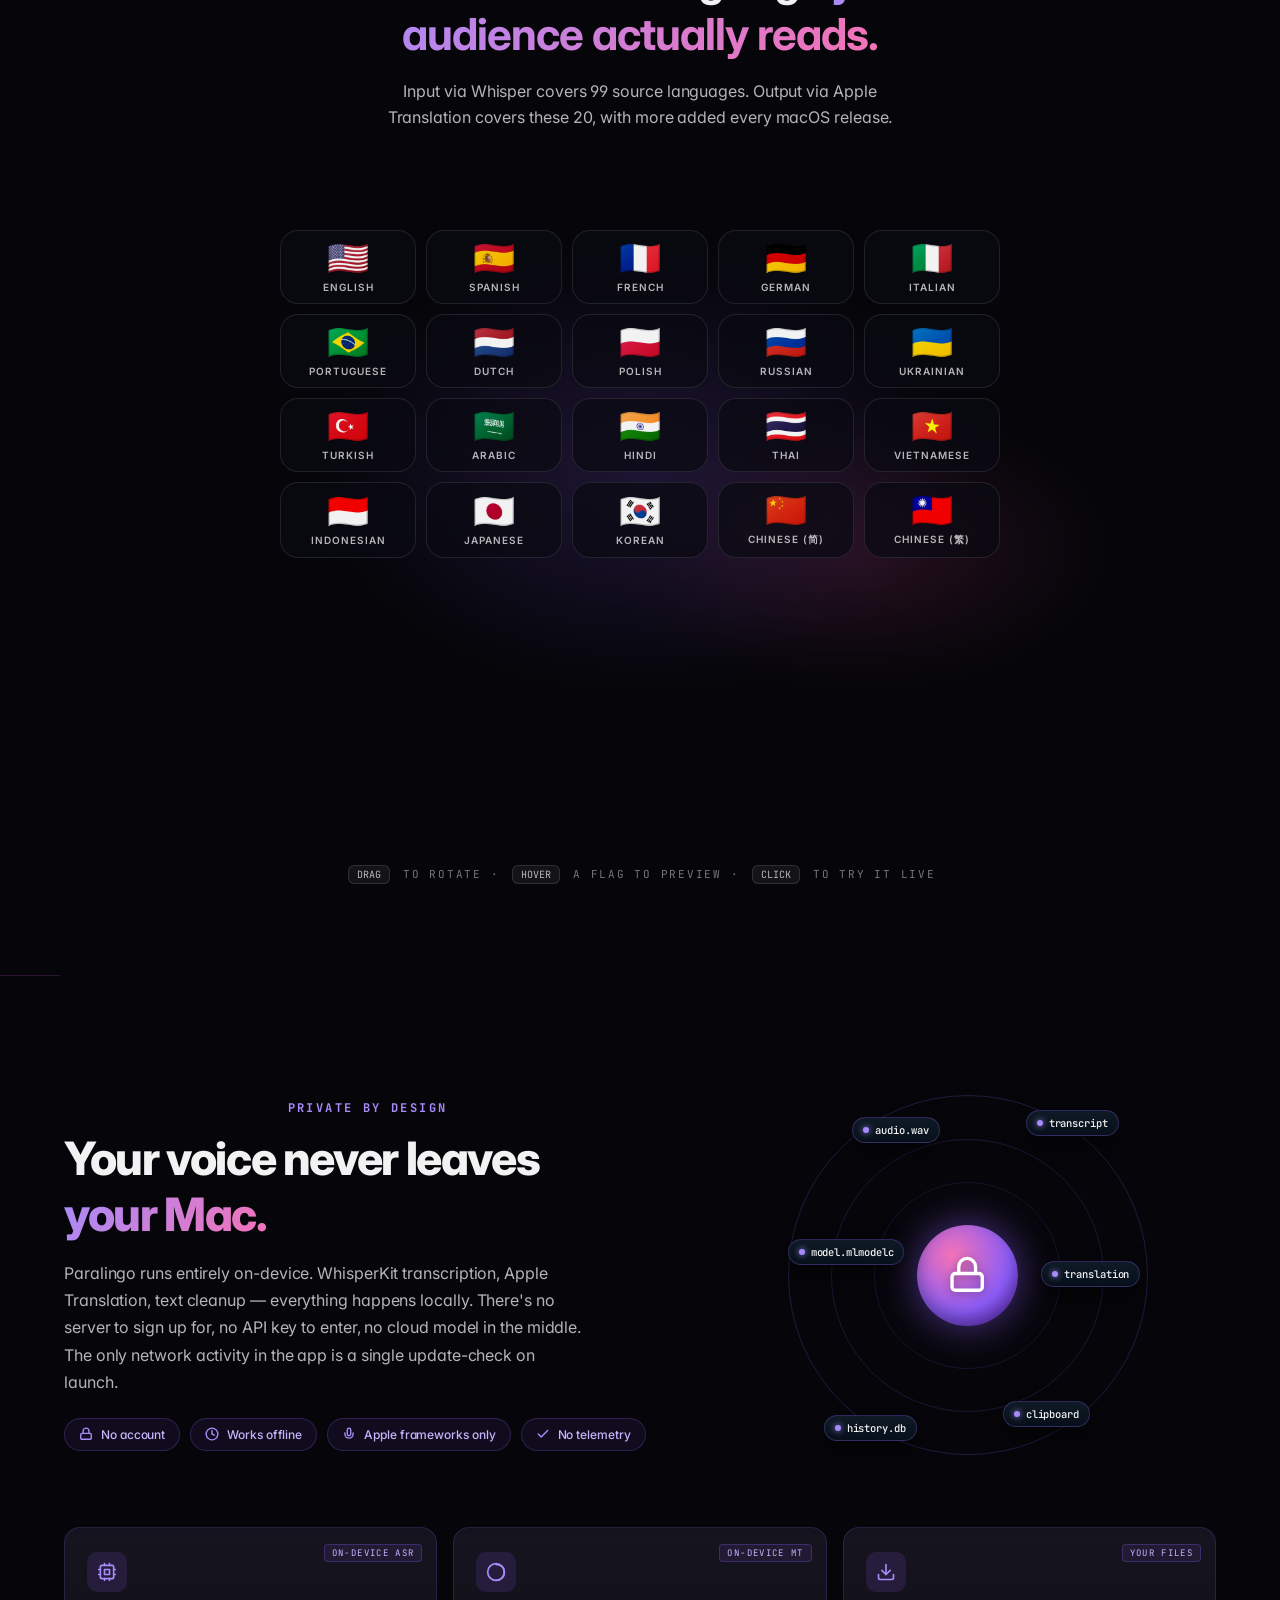
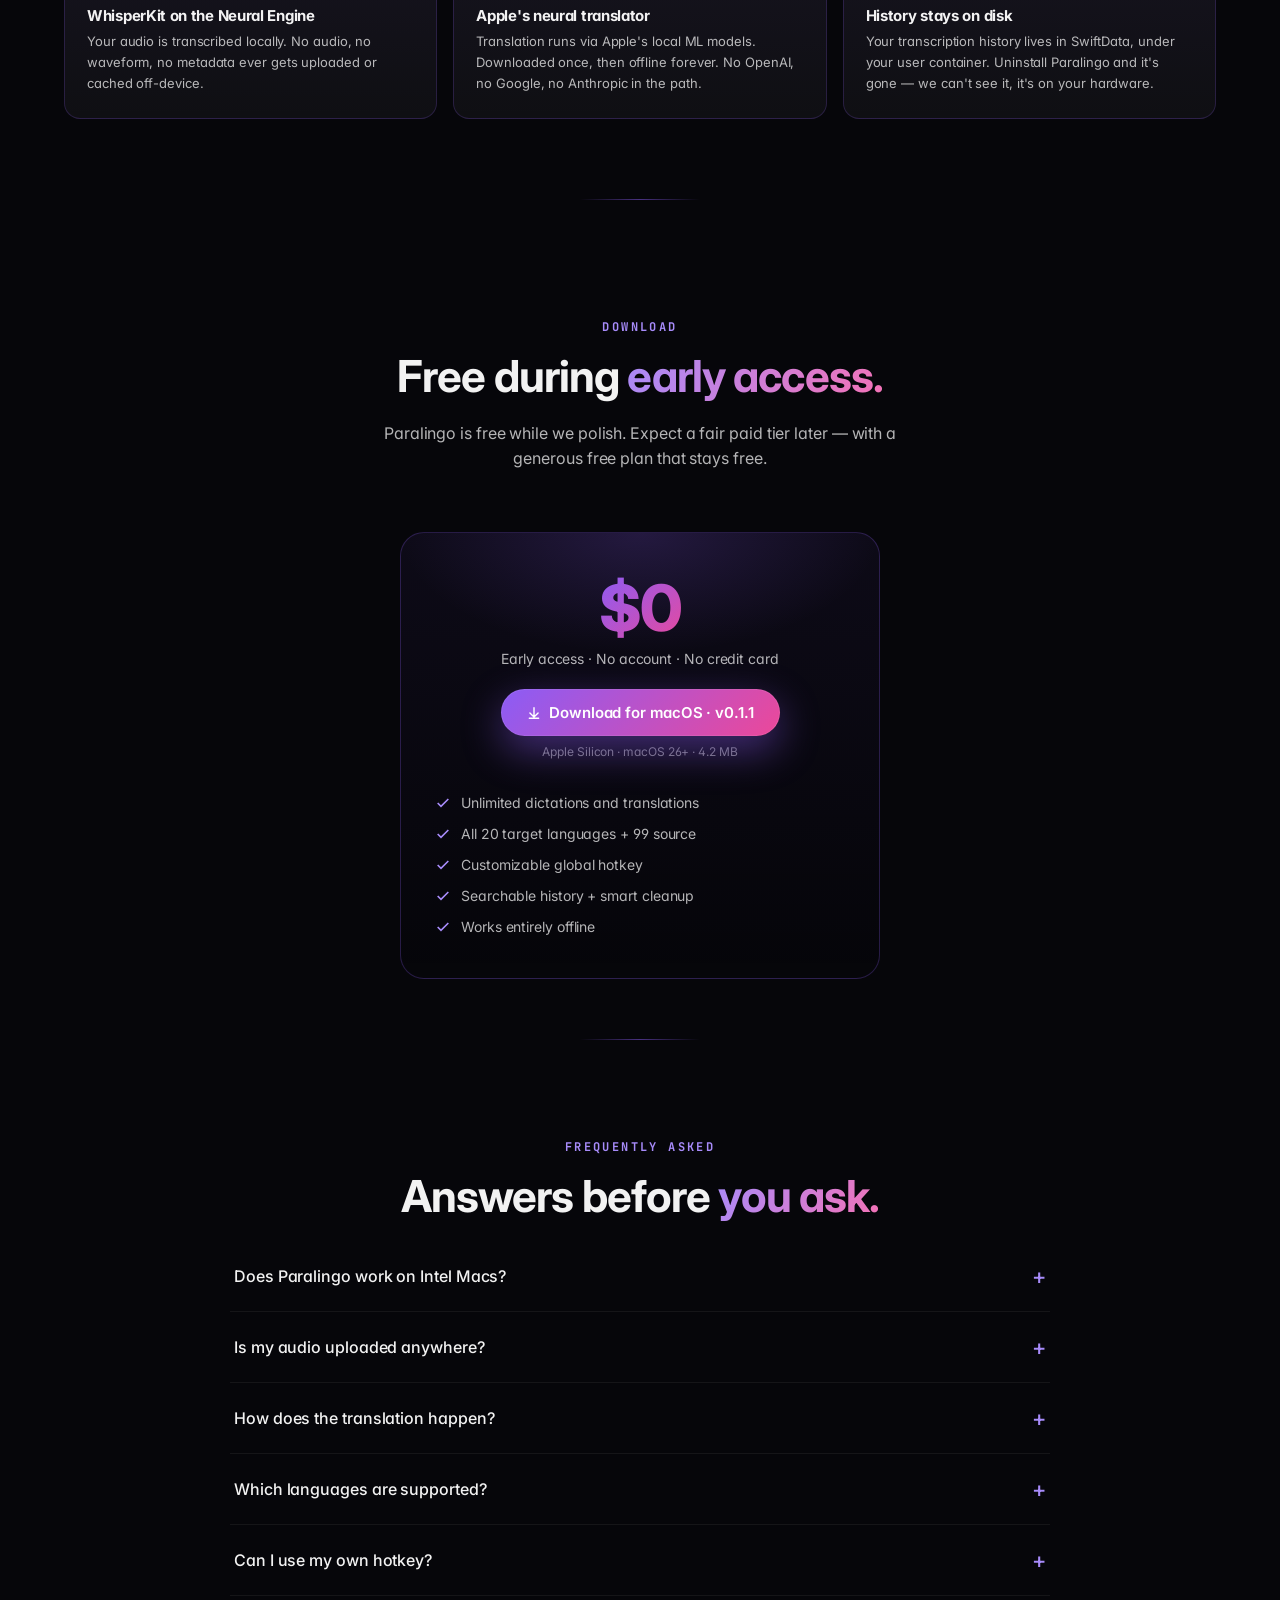
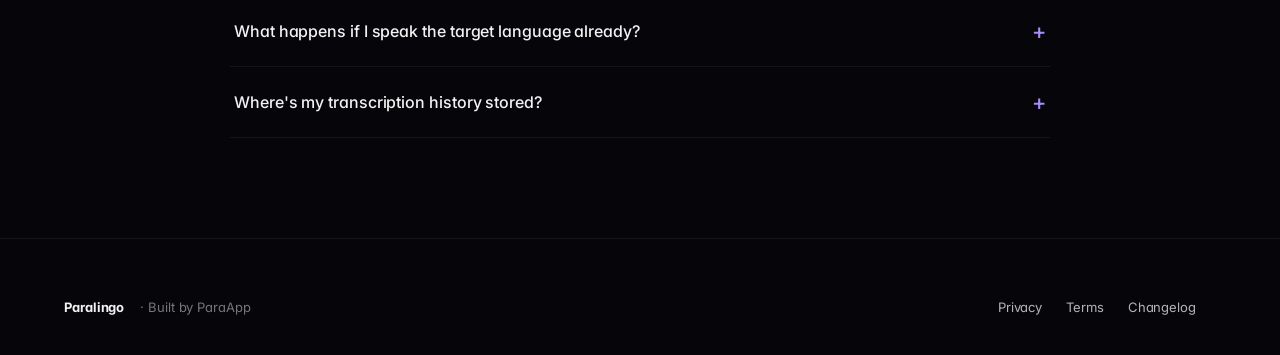
==== commit 559fdd12: "Remove Paravoice/ParaScreen footer links + add v0.1.2 changelog - Footer cross-links to paravoice.ai" ====
--- a/index.html
+++ b/index.html
@@ -637,7 +637,104 @@
       position: relative;
       padding: 80px 0;
     }
-    /* ===== 3D language globe ===== */
+    /* ===== Language section: desktop = 3D sphere, mobile = cycling card + grid ===== */
+    .lang-mobile { display: none; max-width: 480px; margin: 0 auto; padding: 0 4px; }
+    .lang-desktop { display: block; }
+    @media (max-width: 720px) {
+      .lang-mobile { display: block; }
+      .lang-desktop { display: none; }
+    }
+
+    /* Showcase card */
+    .lm-card {
+      position: relative;
+      padding: 28px 22px 18px;
+      border-radius: 22px;
+      background: linear-gradient(180deg, rgba(139,92,246,0.10), rgba(236,72,153,0.06));
+      border: 1px solid rgba(167,139,250,0.30);
+      box-shadow: 0 22px 60px rgba(139,92,246,0.18);
+      backdrop-filter: blur(10px);
+      overflow: hidden;
+      text-align: center;
+      margin-bottom: 20px;
+    }
+    .lm-card::before {
+      content: '';
+      position: absolute; inset: -30% -10% auto auto;
+      width: 70%; height: 140%;
+      background: radial-gradient(circle, rgba(236,72,153,0.20), transparent 60%);
+      pointer-events: none;
+      z-index: 0;
+    }
+    .lm-card > * { position: relative; z-index: 1; }
+    .lm-flag {
+      font-size: 56px; line-height: 1;
+      filter: drop-shadow(0 8px 18px rgba(139,92,246,0.4));
+      transition: opacity 280ms var(--ease-out), transform 320ms var(--ease-out);
+    }
+    .lm-name {
+      margin-top: 12px;
+      font-family: var(--font-mono);
+      font-size: 11px; letter-spacing: 0.2em; text-transform: uppercase;
+      color: var(--text-lo);
+      transition: opacity 280ms var(--ease-out);
+    }
+    .lm-text {
+      margin-top: 10px;
+      font-size: 17px; font-weight: 600; line-height: 1.35;
+      color: var(--text-hi);
+      min-height: 70px;
+      transition: opacity 280ms var(--ease-out), transform 320ms var(--ease-out);
+    }
+    .lm-card.swapping .lm-flag,
+    .lm-card.swapping .lm-name,
+    .lm-card.swapping .lm-text {
+      opacity: 0; transform: translateY(8px);
+    }
+    .lm-progress {
+      margin-top: 16px;
+      height: 3px; border-radius: 999px;
+      background: rgba(255,255,255,0.06);
+      overflow: hidden;
+    }
+    .lm-progress > span {
+      display: block;
+      height: 100%; width: 0%;
+      background: linear-gradient(90deg, #8B5CF6, #EC4899);
+      box-shadow: 0 0 8px rgba(139,92,246,0.6);
+      transition: width 100ms linear;
+    }
+
+    /* Tappable flag-pill grid */
+    .lm-grid {
+      display: grid;
+      grid-template-columns: repeat(5, 1fr);
+      gap: 8px;
+    }
+    .lm-pill {
+      display: flex; align-items: center; justify-content: center;
+      aspect-ratio: 1;
+      border-radius: 14px;
+      background: rgba(255,255,255,0.03);
+      border: 1px solid var(--glass-stroke);
+      font-size: 26px;
+      transition: transform 240ms var(--ease-out), border-color 240ms, background 240ms, box-shadow 240ms;
+      cursor: pointer;
+      -webkit-tap-highlight-color: transparent;
+    }
+    .lm-pill:active { transform: scale(0.92); }
+    .lm-pill.active {
+      background: linear-gradient(135deg, rgba(139,92,246,0.30), rgba(236,72,153,0.20));
+      border-color: rgba(236,72,153,0.55);
+      box-shadow: 0 0 0 1px rgba(236,72,153,0.55), 0 12px 28px rgba(236,72,153,0.30);
+      transform: scale(1.05);
+    }
+    @media (max-width: 360px) {
+      .lm-grid { grid-template-columns: repeat(4, 1fr); gap: 7px; }
+      .lm-pill { font-size: 22px; }
+    }
+
+    /* ===== 3D language globe (desktop only) ===== */
     .lang-stage {
       position: relative;
       width: 100%; max-width: 960px; margin: 0 auto;
@@ -1583,25 +1680,36 @@
     <h3 class="section-title">Paste into the language <span class="grad">your audience actually reads.</span></h3>
     <p class="section-sub">Input via Whisper covers 99 source languages. Output via Apple Translation covers these 20, with more added every macOS release.</p>
 
-    <!-- 3D language sphere: drag to rotate, click a flag to see the live translation. -->
-    <div class="lang-stage reveal" id="langStage" aria-label="Drag to rotate the language sphere; click a flag to preview a translation">
-      <div class="css3d" id="langCss3d"></div>
+    <!-- Desktop: drag-rotate 3D sphere. Mobile: auto-cycling showcase + tappable grid. -->
+    <div class="lang-desktop">
+      <div class="lang-stage reveal" id="langStage" aria-label="Drag to rotate the language sphere; click a flag to preview a translation">
+        <div class="css3d" id="langCss3d"></div>
+      </div>
+      <div class="lang-readout" id="langReadout" aria-live="polite">
+        <span class="rflag" id="rflag">🇪🇸</span>
+        <div class="rlabel">
+          <span class="rname" id="rname">Spanish</span>
+          <span class="rtext" id="rtext">¡Pasa el ratón por los países!</span>
+        </div>
+        <button class="rtry" id="rtry" type="button">Try in demo ↑</button>
+      </div>
+      <p class="lang-hint">
+        <span class="kbd">drag</span> to rotate ·
+        <span class="kbd">hover</span> a flag to preview ·
+        <span class="kbd">click</span> to try it live
+      </p>
     </div>
 
-    <div class="lang-readout" id="langReadout" aria-live="polite">
-      <span class="rflag" id="rflag">🇪🇸</span>
-      <div class="rlabel">
-        <span class="rname" id="rname">Spanish</span>
-        <span class="rtext" id="rtext">¡Pasa el ratón por los países!</span>
-      </div>
-      <button class="rtry" id="rtry" type="button">Try in demo ↑</button>
+    <!-- Mobile-only: auto-cycling showcase card + flag-pill grid -->
+    <div class="lang-mobile reveal" id="langMobile" aria-label="Tap a flag to preview that language">
+      <div class="lm-card" id="lmCard">
+        <div class="lm-flag" id="lmFlag">🇪🇸</div>
+        <div class="lm-name" id="lmName">Spanish</div>
+        <div class="lm-text" id="lmText">¿Me puedes enviar el informe antes de la reunión de mañana?</div>
+        <div class="lm-progress"><span id="lmProgress"></span></div>
+      </div>
+      <div class="lm-grid" id="lmGrid"></div>
     </div>
-
-    <p class="lang-hint">
-      <span class="kbd">drag</span> to rotate ·
-      <span class="kbd">hover</span> a flag to preview ·
-      <span class="kbd">click</span> to try it live
-    </p>
   </div>
 </section>
 
@@ -1697,7 +1805,7 @@
     <div class="price-box">
       <div class="price"><span class="grad">$0</span></div>
       <div class="desc">Early access · No account · No credit card</div>
-      <a class="btn-primary" href="Paralingo.dmg" download>
+      <a class="btn-primary" href="https://github.com/xcarboney/paralingo-dist/releases/latest/download/Paralingo.dmg" download>
         <svg width="14" height="14" viewBox="0 0 24 24" fill="none" stroke="currentColor" stroke-width="2.4" stroke-linecap="round" stroke-linejoin="round"><path d="M12 3v14M5 12l7 7 7-7M4 21h16"/></svg>
         Download for macOS · v0.1.1
       </a>
@@ -1762,8 +1870,6 @@
       <a href="privacy.html">Privacy</a>
       <a href="terms.html">Terms</a>
       <a href="changelog.html">Changelog</a>
-      <a href="https://paravoice.ai">Paravoice</a>
-      <a href="https://parascreen.app">ParaScreen</a>
     </div>
   </div>
 </footer>
@@ -2097,6 +2203,84 @@
       }}
     ];
 
+    // ----- Mobile UI -----
+    (function buildMobile(){
+      const card    = document.getElementById('lmCard');
+      const flagEl  = document.getElementById('lmFlag');
+      const nameEl  = document.getElementById('lmName');
+      const textEl  = document.getElementById('lmText');
+      const grid    = document.getElementById('lmGrid');
+      const progEl  = document.getElementById('lmProgress');
+      if (!card || !grid) return;
+
+      // Build flag pills
+      grid.innerHTML = LANGS.map((L, i) =>
+        `<button class="lm-pill" type="button" data-i="${i}" aria-label="${L.name}">${L.flag}</button>`
+      ).join('');
+
+      let idx = 0;
+      const setIdx = (i, animate = true) => {
+        idx = (i + LANGS.length) % LANGS.length;
+        const L = LANGS[idx];
+        if (animate) {
+          card.classList.add('swapping');
+          setTimeout(() => {
+            flagEl.textContent = L.flag;
+            nameEl.textContent = L.name;
+            textEl.textContent = L.samples.report || L.samples.default;
+            grid.querySelectorAll('.lm-pill').forEach(p => p.classList.toggle('active', +p.dataset.i === idx));
+            requestAnimationFrame(() => card.classList.remove('swapping'));
+          }, 220);
+        } else {
+          flagEl.textContent = L.flag;
+          nameEl.textContent = L.name;
+          textEl.textContent = L.samples.report || L.samples.default;
+          grid.querySelectorAll('.lm-pill').forEach(p => p.classList.toggle('active', +p.dataset.i === idx));
+        }
+      };
+
+      // Initial state
+      setIdx(1, false); // start at Spanish
+
+      // Auto-cycle progress + advance
+      const reduced = window.matchMedia('(prefers-reduced-motion: reduce)').matches;
+      let auto = !reduced;
+      const PERIOD = 3200;
+      let t0 = performance.now();
+      const tick = (now) => {
+        if (auto) {
+          const p = Math.min(1, (now - t0) / PERIOD);
+          if (progEl) progEl.style.width = (p * 100) + '%';
+          if (p >= 1) {
+            t0 = now;
+            setIdx(idx + 1);
+          }
+        }
+        requestAnimationFrame(tick);
+      };
+      requestAnimationFrame(tick);
+
+      // Tap a pill → jump + pause auto for 5s
+      grid.addEventListener('click', (ev) => {
+        const btn = ev.target.closest('.lm-pill');
+        if (!btn) return;
+        const i = +btn.dataset.i;
+        setIdx(i);
+        auto = false;
+        t0 = performance.now();
+        if (progEl) progEl.style.width = '0%';
+        setTimeout(() => { auto = !reduced; t0 = performance.now(); }, 5500);
+      });
+
+      // Tap card text → jump to hero demo for that pair
+      card.addEventListener('click', (ev) => {
+        if (ev.target.closest('.lm-pill')) return;
+        const L = LANGS[idx];
+        if (window.__paraDemo) window.__paraDemo.focusPair('en', L.code);
+      });
+    })();
+
+    // ----- Desktop 3D sphere (only init on wide screens) -----
     const stage   = document.getElementById('langStage');
     const host    = document.getElementById('langCss3d');
     const readout = document.getElementById('langReadout');
@@ -2105,6 +2289,8 @@
     const rtext   = document.getElementById('rtext');
     const rtry    = document.getElementById('rtry');
     if (!stage || !host) return;
+    // Skip Three.js entirely on phones to save bandwidth + battery
+    if (window.matchMedia('(max-width: 720px)').matches) return;
 
     // Respect reduced-motion: fall back to a static centered flag grid.
     const reduceMotion = window.matchMedia && window.matchMedia('(prefers-reduced-motion: reduce)').matches;
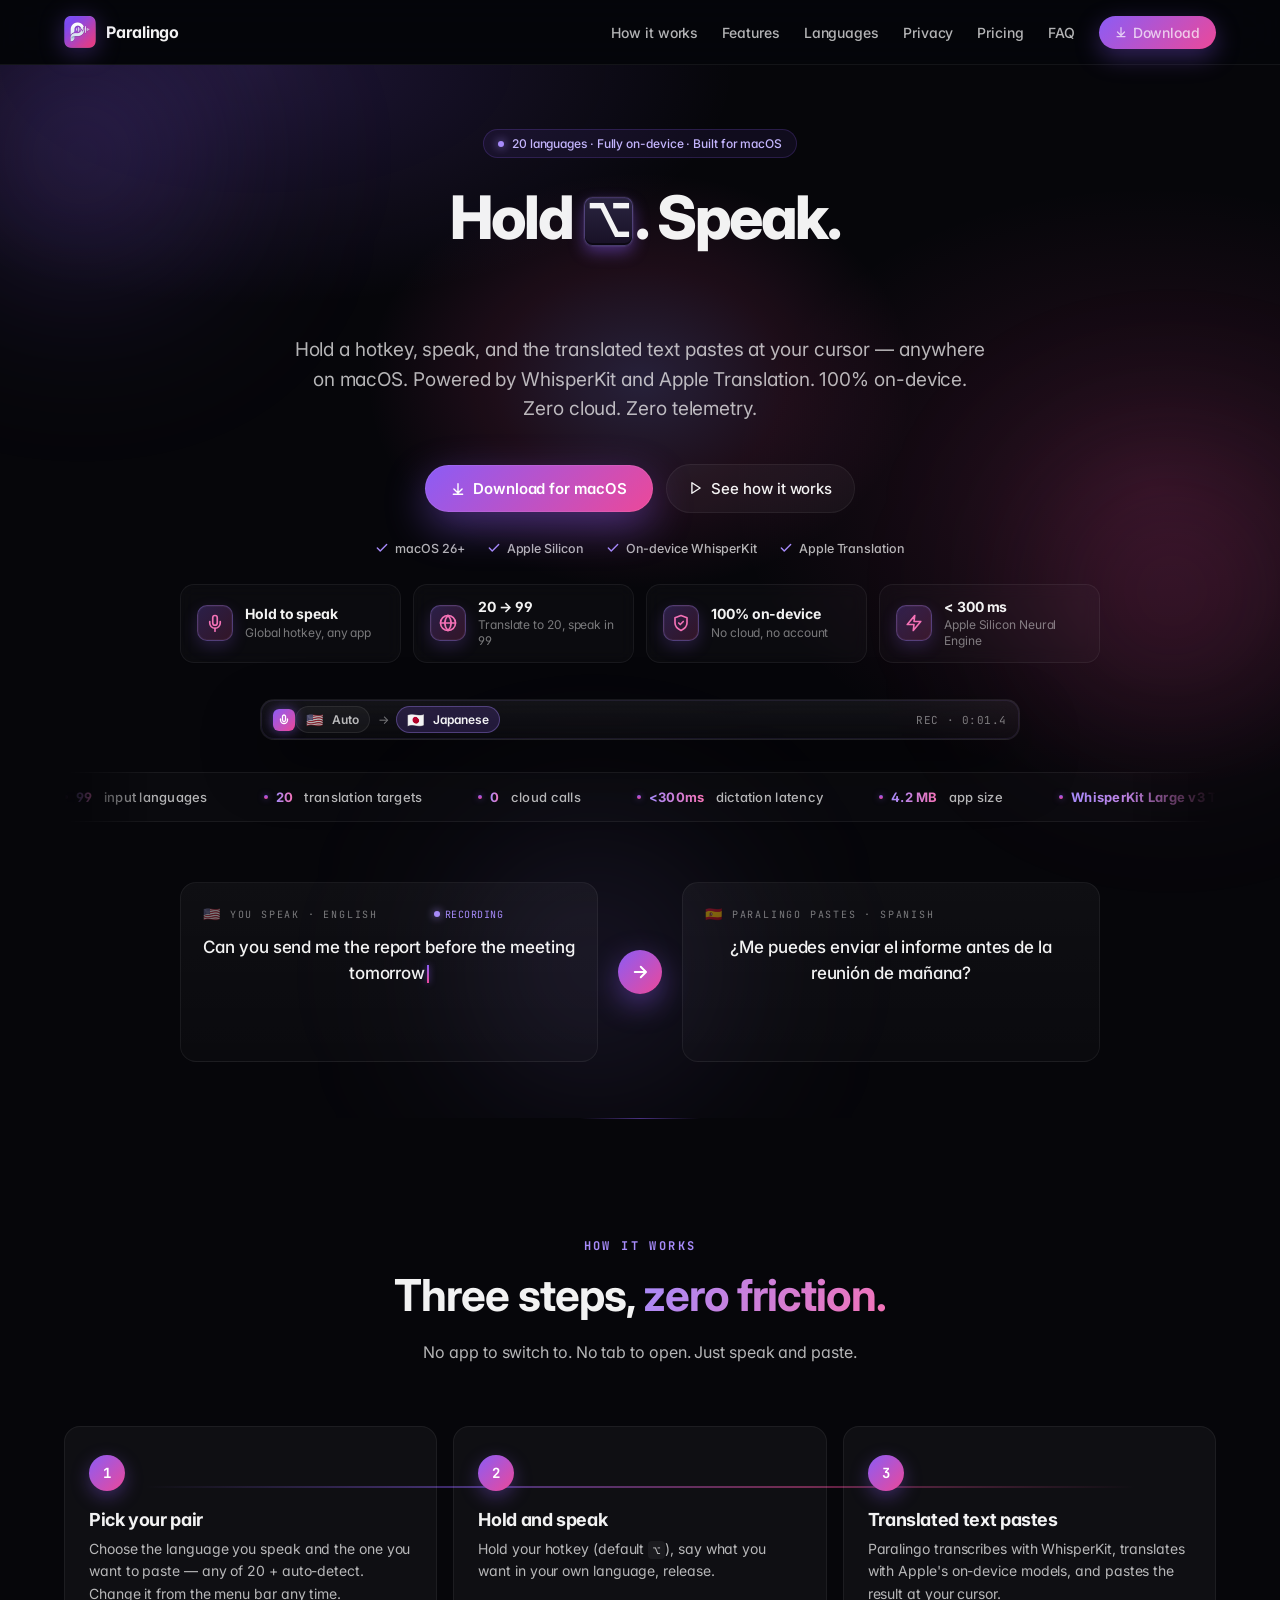
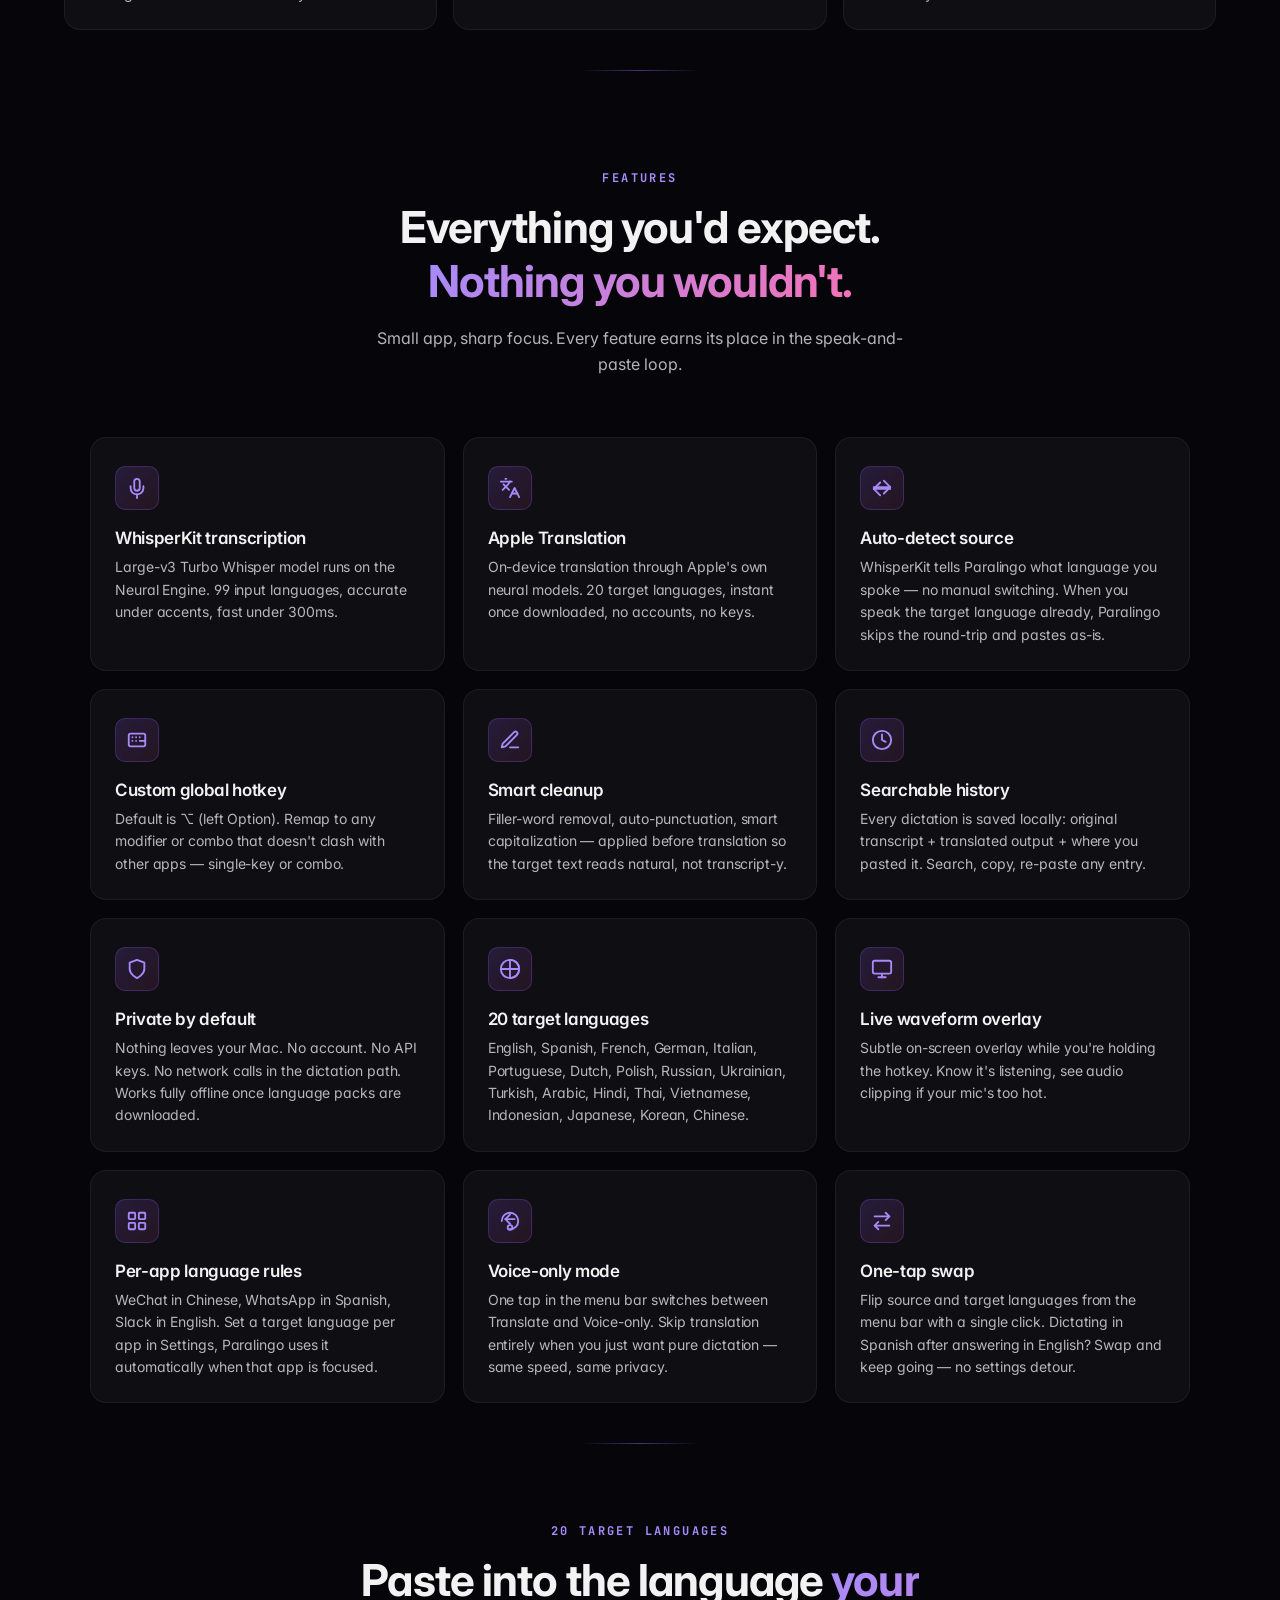
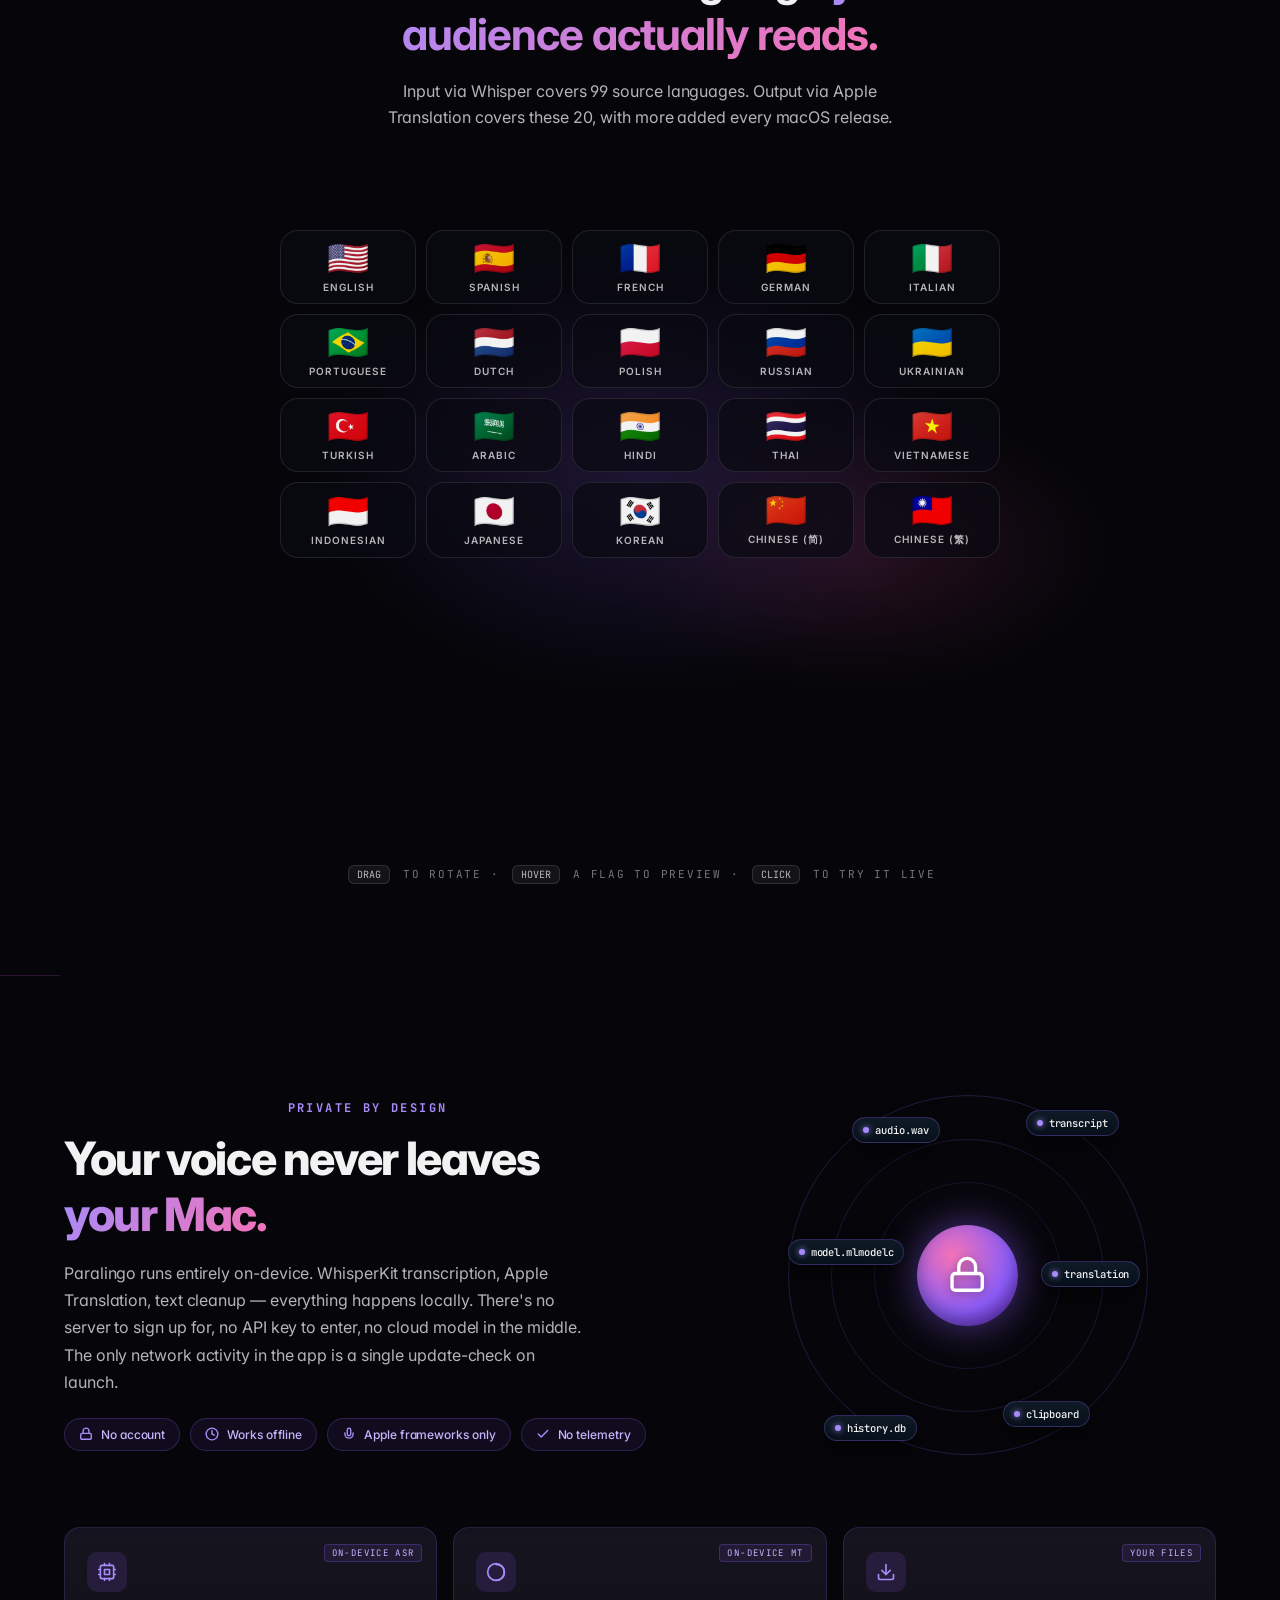
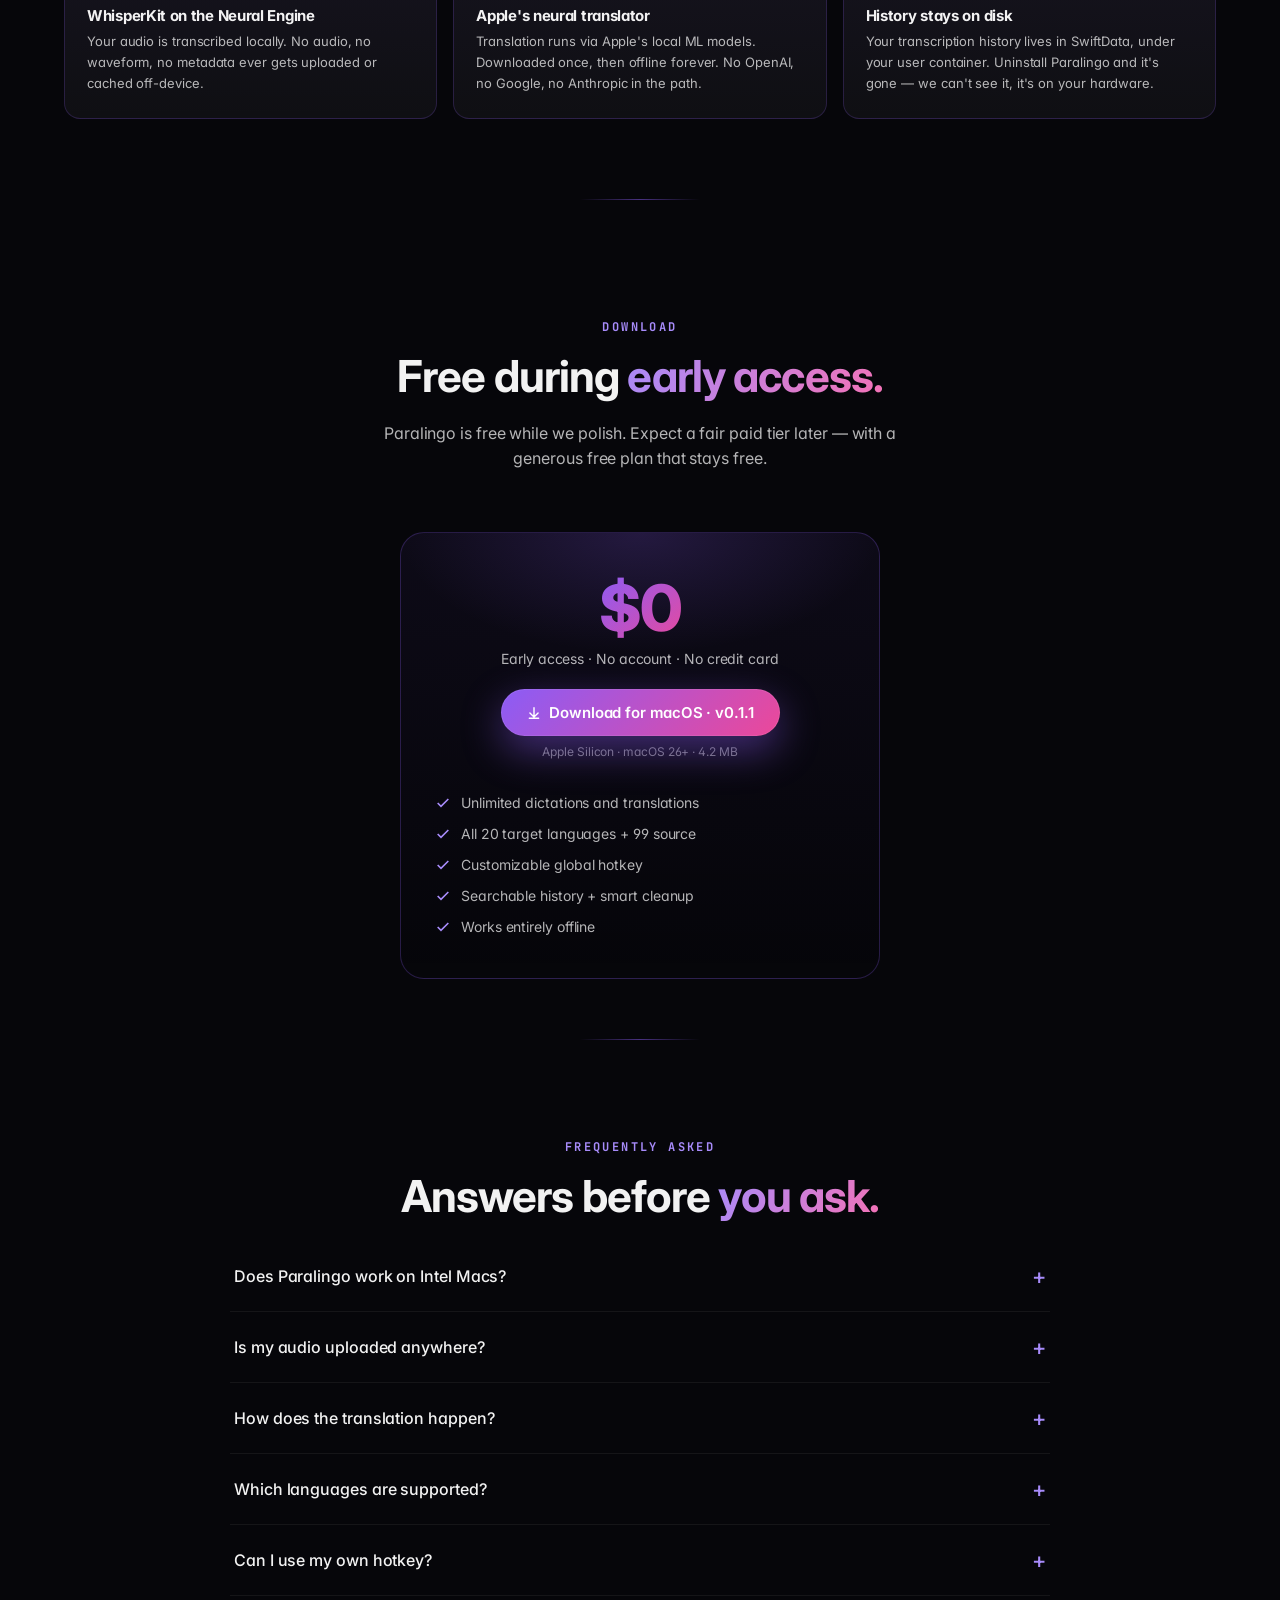
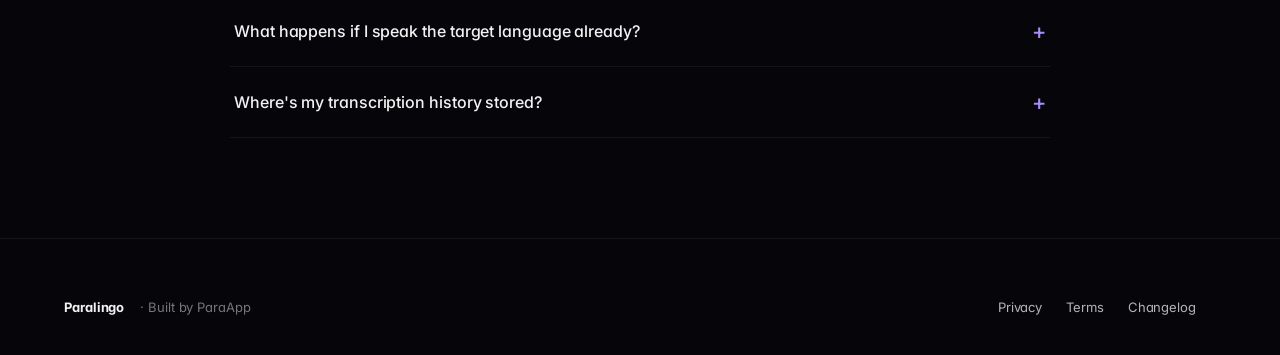
==== commit 36aa75b9: "Use real Paralingo icon for favicon + nav brand mark - favicon.png + favicon-16/32/48 + apple-touch-" ====
--- a/index.html
+++ b/index.html
@@ -13,7 +13,10 @@
   <meta name="theme-color" content="#04070A" />
   <meta name="color-scheme" content="dark" />
   <link rel="canonical" href="https://paralingo.app/" />
-  <link rel="icon" type="image/png" href="favicon.png" />
+  <link rel="icon" type="image/png" sizes="32x32" href="favicon-32.png" />
+  <link rel="icon" type="image/png" sizes="16x16" href="favicon-16.png" />
+  <link rel="shortcut icon" type="image/png" href="favicon.png" />
+  <link rel="apple-touch-icon" sizes="180x180" href="apple-touch-icon.png" />
 
   <!-- Open Graph -->
   <meta property="og:type" content="website" />
@@ -108,13 +111,11 @@
       text-decoration: none;
     }
     nav.top .brand-mark {
-      width: 28px; height: 28px;
-      border-radius: 8px;
-      background: var(--brand-gradient);
+      width: 32px; height: 32px;
       display: flex; align-items: center; justify-content: center;
-      box-shadow: 0 6px 20px rgba(139,92,246,0.40);
-    }
-    nav.top .brand-mark svg { width: 15px; height: 15px; color: white; }
+      filter: drop-shadow(0 4px 12px rgba(139,92,246,0.35));
+    }
+    nav.top .brand-mark img { width: 100%; height: 100%; display: block; }
     nav.top .links { display: flex; gap: 24px; align-items: center; }
     nav.top .links a {
       color: var(--text-mid); text-decoration: none;
@@ -1385,7 +1386,7 @@
     <div class="row">
       <a class="brand" href="">
         <div class="brand-mark">
-          <svg viewBox="0 0 24 24" fill="none" stroke="currentColor" stroke-width="2.4" stroke-linecap="round" stroke-linejoin="round"><path d="M12 2a3 3 0 0 0-3 3v7a3 3 0 0 0 6 0V5a3 3 0 0 0-3-3z"/><path d="M19 10v2a7 7 0 0 1-14 0v-2"/></svg>
+          <img src="brand-mark-64.png" alt="Paralingo" width="32" height="32" />
         </div>
         <span>Paralingo</span>
       </a>
--- a/shared/tokens.css
+++ b/shared/tokens.css
@@ -20,7 +20,7 @@
   --brand-glow: 0 0 40px rgba(139, 92, 246, 0.45), 0 0 80px rgba(236, 72, 153, 0.25);
 
   /* State */
-  --live-green: #34D399;
+  --live-green: #A78BFA;   /* semantic-kept name; value is now violet (was emerald) */
   --amber: #F59E0B;
   --red-500: #EF4444;
   --violet-400: #A78BFA;
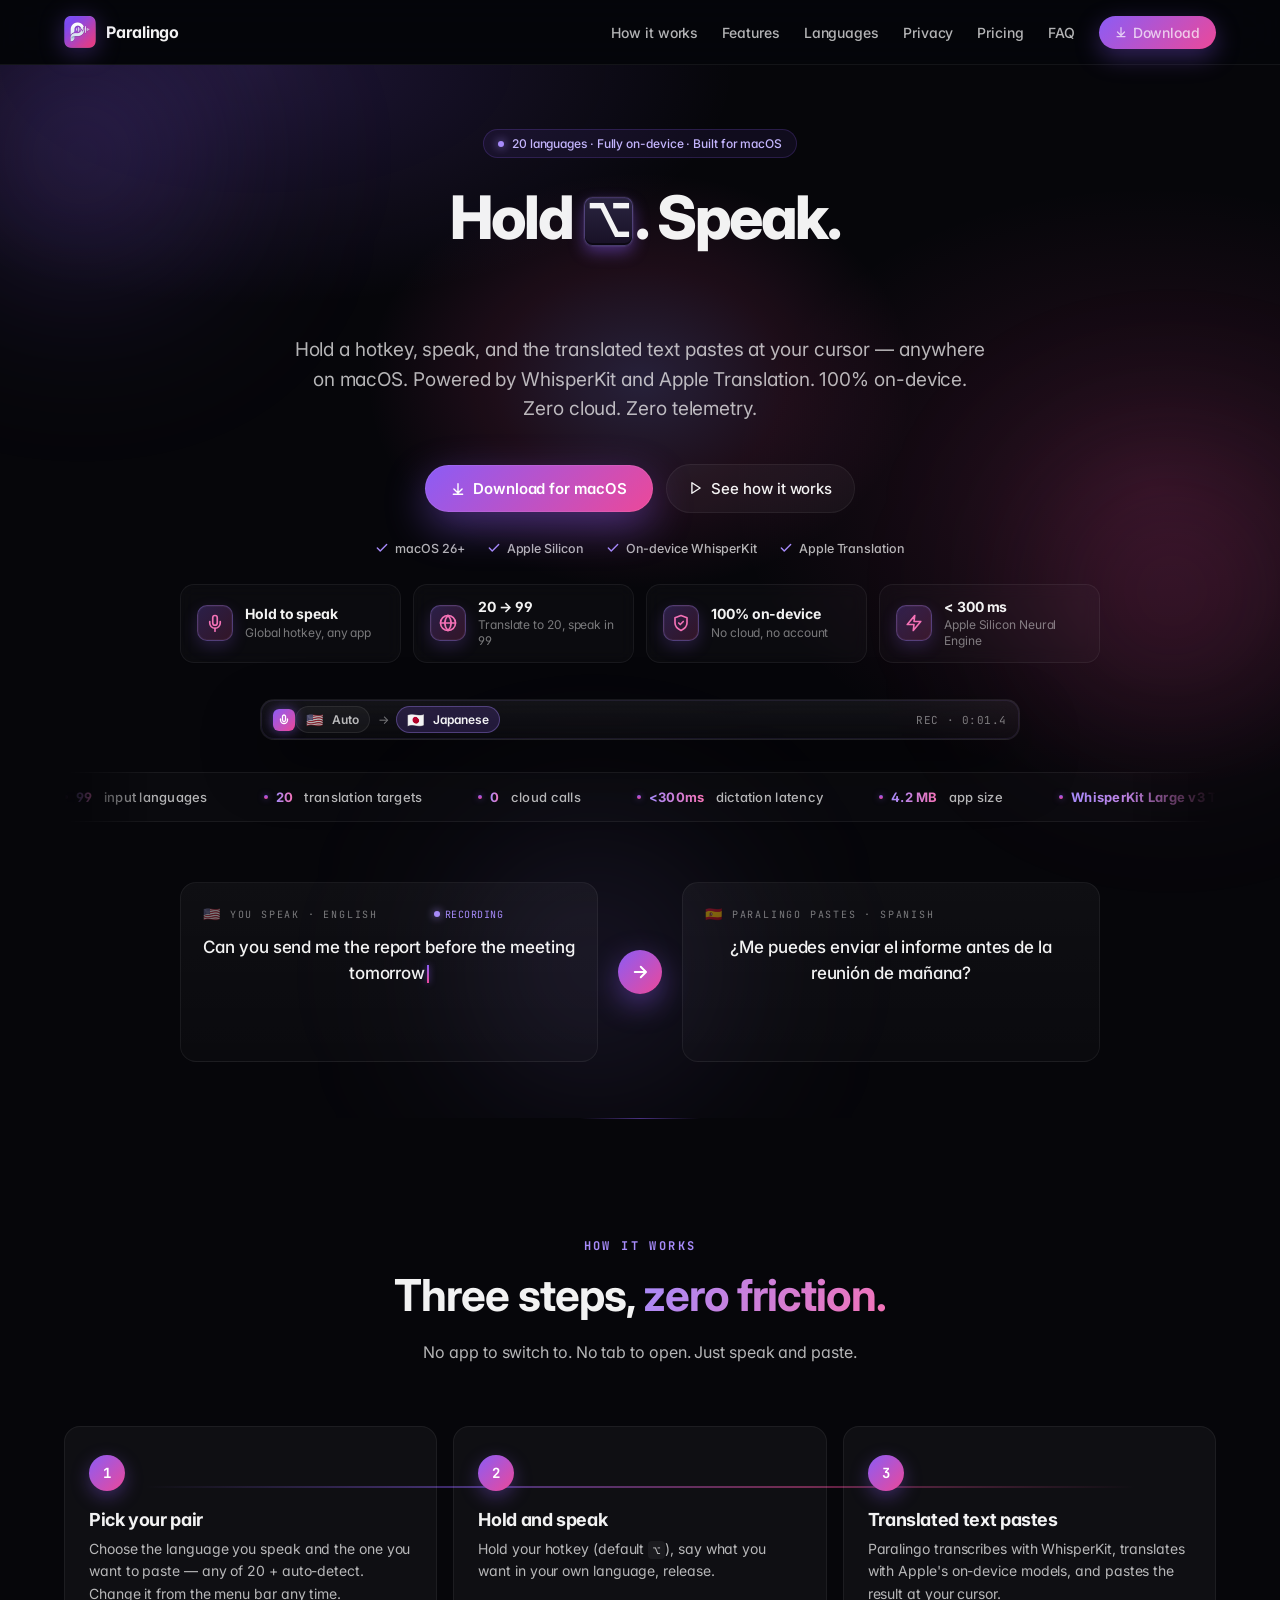
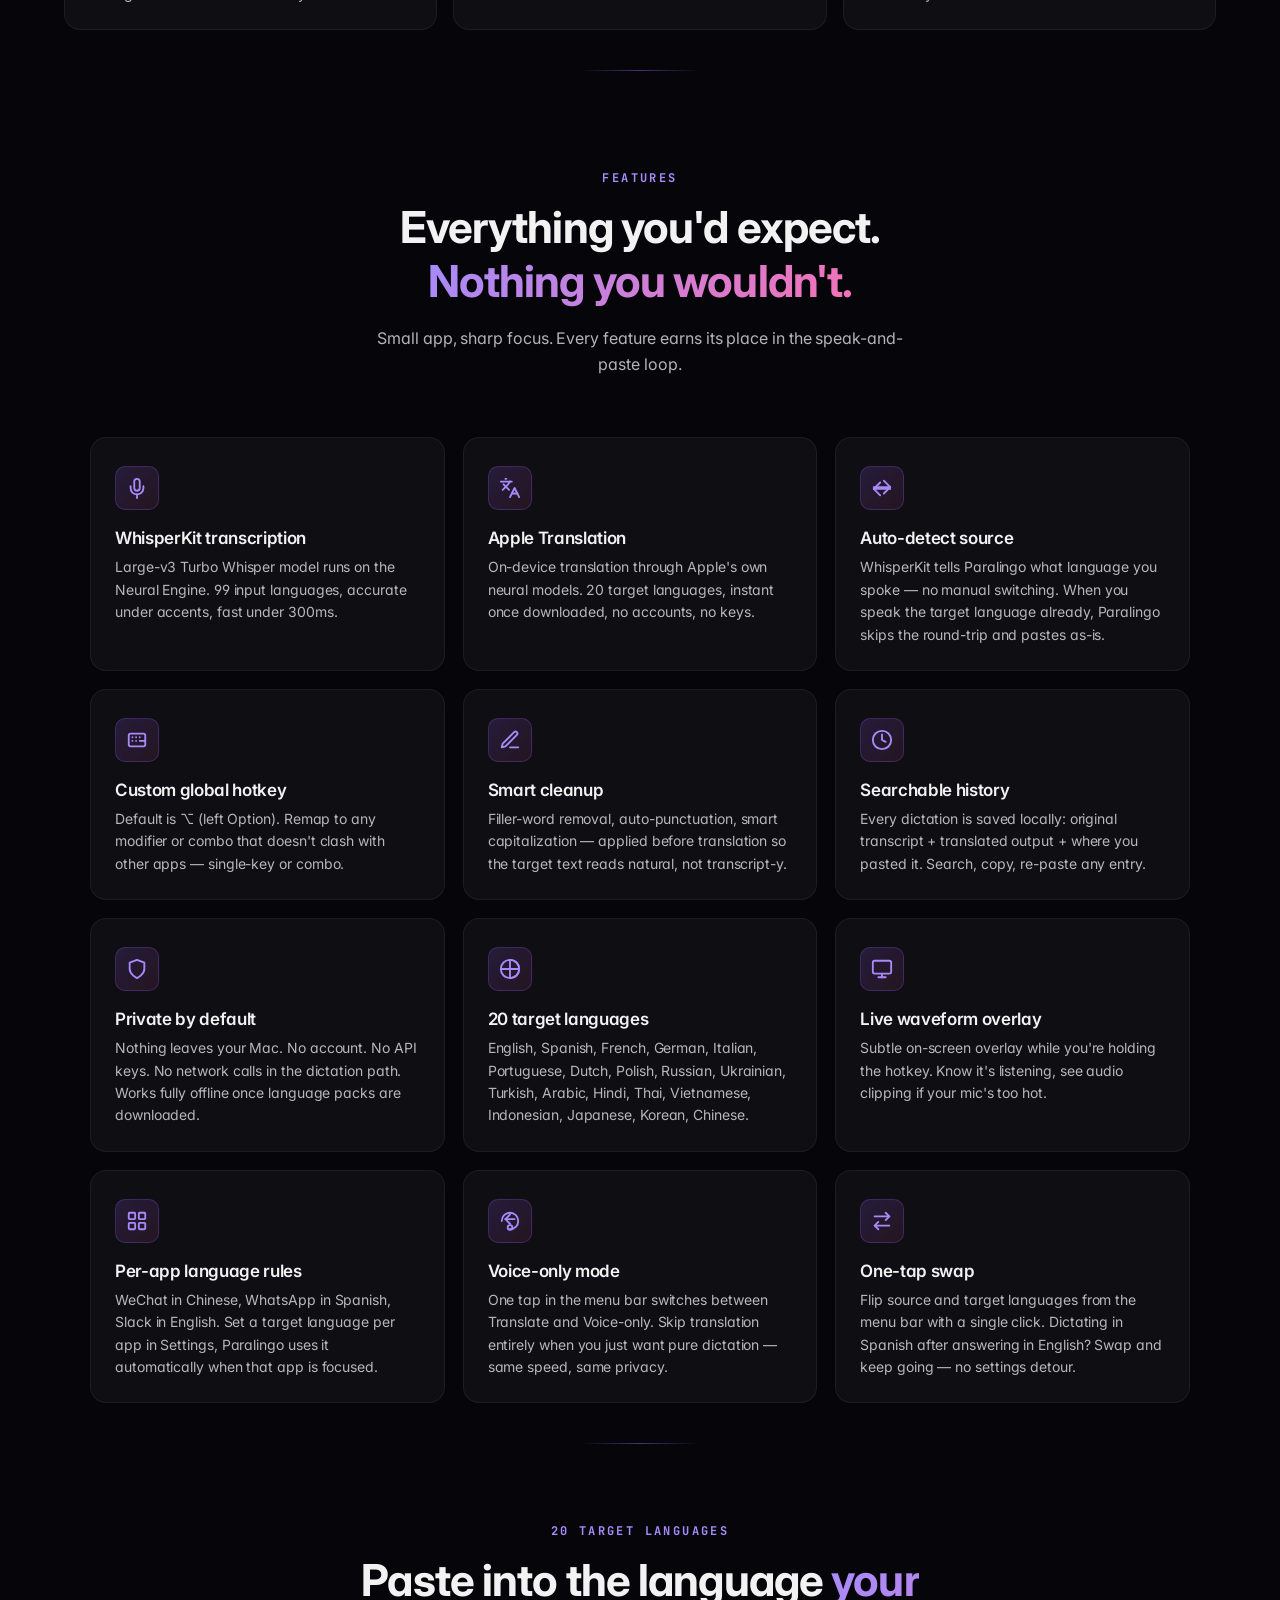
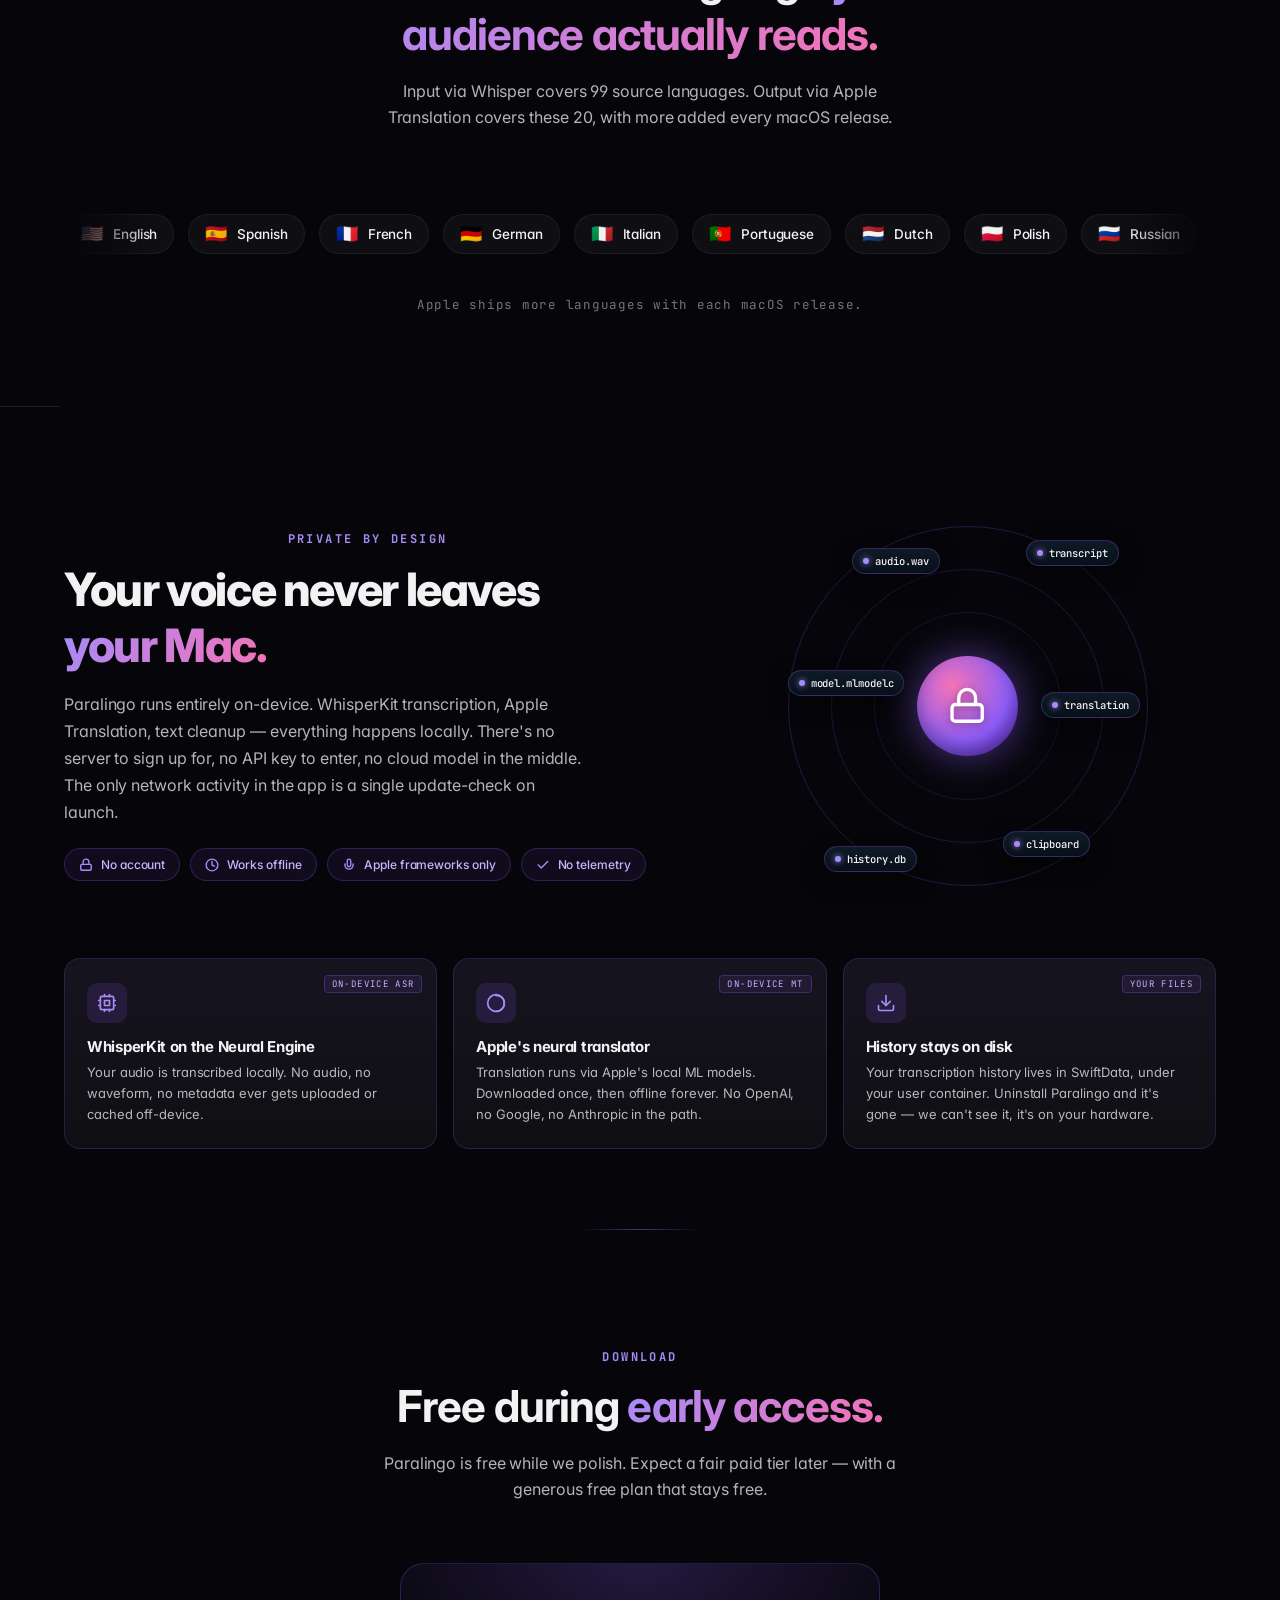
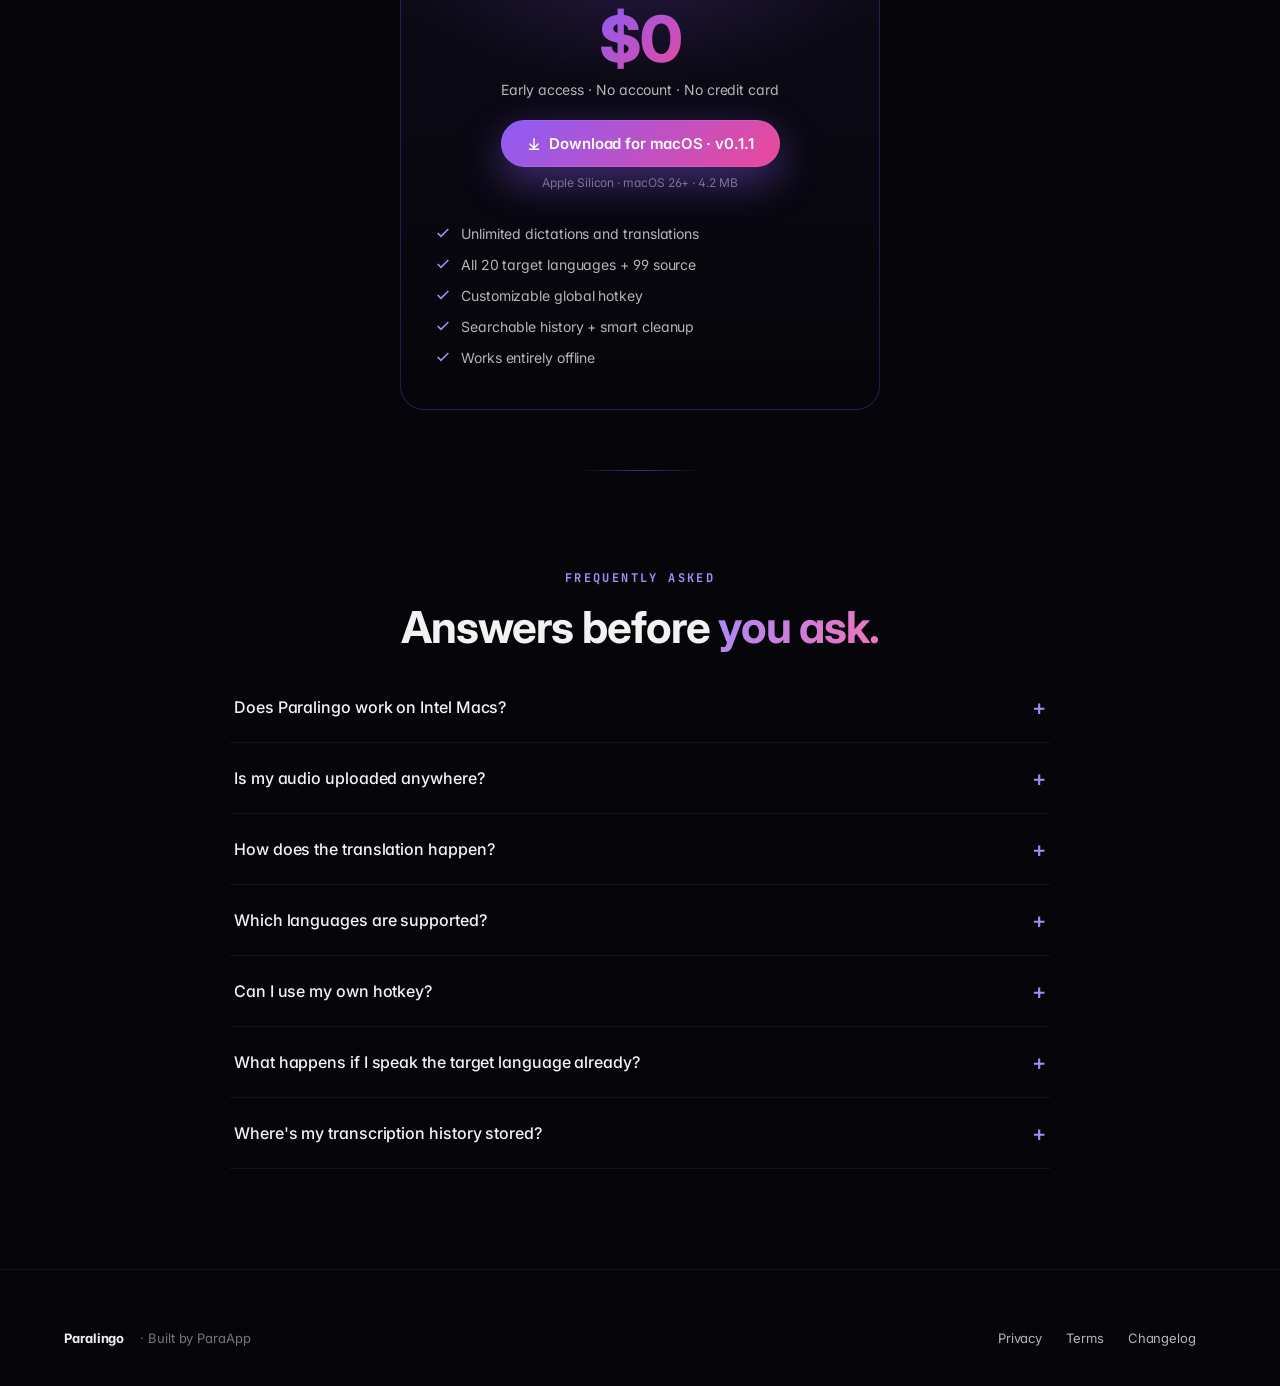
==== commit e22bd9ff: "Languages section: replace 3D sphere + cycling card with simple marquee strip - Removes Three.js + C" ====
--- a/index.html
+++ b/index.html
@@ -633,215 +633,55 @@
     .fcard h4 { font-size: 17px; font-weight: 600; margin: 0 0 8px; }
     .fcard p { font-size: 14px; color: var(--text-mid); line-height: 1.6; margin: 0; }
 
-    /* ===== Language grid ===== */
+    /* ===== Language section (Marquee Strip) ===== */
     section.languages {
       position: relative;
       padding: 80px 0;
     }
-    /* ===== Language section: desktop = 3D sphere, mobile = cycling card + grid ===== */
-    .lang-mobile { display: none; max-width: 480px; margin: 0 auto; padding: 0 4px; }
-    .lang-desktop { display: block; }
-    @media (max-width: 720px) {
-      .lang-mobile { display: block; }
-      .lang-desktop { display: none; }
-    }
-
-    /* Showcase card */
-    .lm-card {
+    .lang-marquee {
       position: relative;
-      padding: 28px 22px 18px;
-      border-radius: 22px;
-      background: linear-gradient(180deg, rgba(139,92,246,0.10), rgba(236,72,153,0.06));
-      border: 1px solid rgba(167,139,250,0.30);
-      box-shadow: 0 22px 60px rgba(139,92,246,0.18);
-      backdrop-filter: blur(10px);
       overflow: hidden;
+      padding: 24px 0;
+      margin-top: 28px;
+      mask-image: linear-gradient(90deg, transparent 0, #000 8%, #000 92%, transparent 100%);
+      -webkit-mask-image: linear-gradient(90deg, transparent 0, #000 8%, #000 92%, transparent 100%);
+    }
+    .lang-track {
+      display: flex; gap: 14px;
+      width: max-content;
+      animation: langScroll 60s linear infinite;
+    }
+    .lang-marquee:hover .lang-track,
+    .lang-marquee:focus-within .lang-track { animation-play-state: paused; }
+    @keyframes langScroll {
+      from { transform: translateX(0); }
+      to   { transform: translateX(-50%); }
+    }
+    .lang-pill {
+      display: inline-flex; align-items: center; gap: 10px;
+      padding: 10px 16px;
+      background: var(--glass-fill);
+      border: 1px solid var(--glass-stroke);
+      border-radius: var(--r-pill);
+      font-size: 13.5px; font-weight: 500; color: var(--text-hi);
+      white-space: nowrap;
+      transition: border-color 220ms var(--ease-out), background 220ms var(--ease-out);
+    }
+    .lang-pill:hover {
+      border-color: rgba(167,139,250,0.45);
+      background: rgba(255,255,255,0.05);
+    }
+    .lang-pill .flag { font-size: 18px; line-height: 1; }
+    .lang-meta {
+      margin-top: 18px;
+      color: var(--text-lo);
+      font-size: 12.5px;
+      font-family: var(--font-mono);
+      letter-spacing: 0.06em;
       text-align: center;
-      margin-bottom: 20px;
-    }
-    .lm-card::before {
-      content: '';
-      position: absolute; inset: -30% -10% auto auto;
-      width: 70%; height: 140%;
-      background: radial-gradient(circle, rgba(236,72,153,0.20), transparent 60%);
-      pointer-events: none;
-      z-index: 0;
-    }
-    .lm-card > * { position: relative; z-index: 1; }
-    .lm-flag {
-      font-size: 56px; line-height: 1;
-      filter: drop-shadow(0 8px 18px rgba(139,92,246,0.4));
-      transition: opacity 280ms var(--ease-out), transform 320ms var(--ease-out);
-    }
-    .lm-name {
-      margin-top: 12px;
-      font-family: var(--font-mono);
-      font-size: 11px; letter-spacing: 0.2em; text-transform: uppercase;
-      color: var(--text-lo);
-      transition: opacity 280ms var(--ease-out);
-    }
-    .lm-text {
-      margin-top: 10px;
-      font-size: 17px; font-weight: 600; line-height: 1.35;
-      color: var(--text-hi);
-      min-height: 70px;
-      transition: opacity 280ms var(--ease-out), transform 320ms var(--ease-out);
-    }
-    .lm-card.swapping .lm-flag,
-    .lm-card.swapping .lm-name,
-    .lm-card.swapping .lm-text {
-      opacity: 0; transform: translateY(8px);
-    }
-    .lm-progress {
-      margin-top: 16px;
-      height: 3px; border-radius: 999px;
-      background: rgba(255,255,255,0.06);
-      overflow: hidden;
-    }
-    .lm-progress > span {
-      display: block;
-      height: 100%; width: 0%;
-      background: linear-gradient(90deg, #8B5CF6, #EC4899);
-      box-shadow: 0 0 8px rgba(139,92,246,0.6);
-      transition: width 100ms linear;
-    }
-
-    /* Tappable flag-pill grid */
-    .lm-grid {
-      display: grid;
-      grid-template-columns: repeat(5, 1fr);
-      gap: 8px;
-    }
-    .lm-pill {
-      display: flex; align-items: center; justify-content: center;
-      aspect-ratio: 1;
-      border-radius: 14px;
-      background: rgba(255,255,255,0.03);
-      border: 1px solid var(--glass-stroke);
-      font-size: 26px;
-      transition: transform 240ms var(--ease-out), border-color 240ms, background 240ms, box-shadow 240ms;
-      cursor: pointer;
-      -webkit-tap-highlight-color: transparent;
-    }
-    .lm-pill:active { transform: scale(0.92); }
-    .lm-pill.active {
-      background: linear-gradient(135deg, rgba(139,92,246,0.30), rgba(236,72,153,0.20));
-      border-color: rgba(236,72,153,0.55);
-      box-shadow: 0 0 0 1px rgba(236,72,153,0.55), 0 12px 28px rgba(236,72,153,0.30);
-      transform: scale(1.05);
-    }
-    @media (max-width: 360px) {
-      .lm-grid { grid-template-columns: repeat(4, 1fr); gap: 7px; }
-      .lm-pill { font-size: 22px; }
-    }
-
-    /* ===== 3D language globe (desktop only) ===== */
-    .lang-stage {
-      position: relative;
-      width: 100%; max-width: 960px; margin: 0 auto;
-      height: 560px;
-      cursor: grab;
-      user-select: none;
-      -webkit-user-select: none;
-    }
-    .lang-stage.dragging { cursor: grabbing; }
-    .lang-stage canvas { display: block; width: 100%; height: 100%; }
-    .lang-stage .css3d { position: absolute; inset: 0; pointer-events: none; }
-    .lang-stage .css3d > div { pointer-events: auto; }
-    .lang-stage::before {
-      content: '';
-      position: absolute; inset: -20% -10%;
-      background:
-        radial-gradient(40% 40% at 50% 50%, rgba(139,92,246,0.18), transparent 70%),
-        radial-gradient(30% 25% at 70% 60%, rgba(236,72,153,0.14), transparent 70%);
-      filter: blur(20px);
-      pointer-events: none;
-      z-index: 0;
-    }
-    .lang-node {
-      width: 112px; height: 112px;
-      border-radius: 18px;
-      display: flex; flex-direction: column; align-items: center; justify-content: center;
-      padding: 10px 8px;
-      background: rgba(10,10,18,0.72);
-      backdrop-filter: blur(10px);
-      -webkit-backdrop-filter: blur(10px);
-      border: 1px solid rgba(255,255,255,0.10);
-      cursor: pointer;
-      transition: border-color 240ms var(--ease-out), box-shadow 240ms var(--ease-out), background 240ms var(--ease-out);
-      will-change: transform;
-    }
-    .lang-node .flag { font-size: 34px; line-height: 1; display: block; }
-    .lang-node .name {
-      margin-top: 6px;
-      font-size: 10px; letter-spacing: 0.1em; text-transform: uppercase;
-      color: var(--text-mid); font-weight: 600; text-align: center;
-    }
-    .lang-node:hover,
-    .lang-node.hot {
-      border-color: rgba(167,139,250,0.6);
-      box-shadow: 0 12px 40px rgba(139,92,246,0.45), 0 0 0 1px rgba(236,72,153,0.3) inset;
-      background: rgba(24,16,40,0.85);
-    }
-    .lang-node.active {
-      border-color: rgba(236,72,153,0.8);
-      box-shadow: 0 0 0 2px rgba(236,72,153,0.55), 0 18px 60px rgba(236,72,153,0.45);
-    }
-
-    /* Readout card below the sphere */
-    .lang-readout {
-      max-width: 720px; margin: 20px auto 0;
-      padding: 18px 22px;
-      border-radius: 18px;
-      background: linear-gradient(180deg, rgba(139,92,246,0.10), rgba(236,72,153,0.06));
-      border: 1px solid rgba(139,92,246,0.25);
-      backdrop-filter: blur(8px);
-      display: grid; grid-template-columns: auto 1fr auto;
-      gap: 16px; align-items: center;
-      opacity: 0; transform: translateY(8px);
-      transition: opacity 350ms var(--ease-out), transform 350ms var(--ease-out);
-    }
-    .lang-readout.on { opacity: 1; transform: none; }
-    .lang-readout .rflag { font-size: 34px; }
-    .lang-readout .rtext {
-      font-size: 16px; font-weight: 600; color: var(--text-hi); line-height: 1.35;
-    }
-    .lang-readout .rname {
-      font-family: var(--font-mono); font-size: 10px; letter-spacing: 0.18em;
-      text-transform: uppercase; color: var(--text-lo); margin-bottom: 2px;
-    }
-    .lang-readout .rlabel { display: flex; flex-direction: column; }
-    .lang-readout .rtry {
-      font-family: var(--font-mono); font-size: 11px; color: rgba(255,255,255,0.85);
-      padding: 8px 14px; border-radius: 999px;
-      background: linear-gradient(135deg, #8B5CF6, #EC4899);
-      border: 0; cursor: pointer;
-      box-shadow: 0 8px 20px rgba(236,72,153,0.35);
-      transition: transform 200ms var(--ease-out), box-shadow 200ms var(--ease-out);
-    }
-    .lang-readout .rtry:hover { transform: translateY(-1px); box-shadow: 0 12px 28px rgba(236,72,153,0.5); }
-    .lang-readout .rtry:active { transform: translateY(0); }
-    .lang-hint {
-      text-align: center;
-      margin-top: 16px;
-      font-family: var(--font-mono); font-size: 11px; letter-spacing: 0.16em;
-      text-transform: uppercase; color: var(--text-lo);
-    }
-    .lang-hint .kbd {
-      display: inline-block;
-      padding: 2px 8px;
-      margin: 0 4px;
-      border-radius: 6px;
-      background: rgba(255,255,255,0.06);
-      border: 1px solid rgba(255,255,255,0.12);
-      color: var(--text-mid);
-      letter-spacing: 0;
-      font-size: 10px;
-    }
-    @media (max-width: 720px) {
-      .lang-stage { height: 480px; }
-      .lang-node { width: 92px; height: 92px; }
-      .lang-node .flag { font-size: 28px; }
+    }
+    @media (prefers-reduced-motion: reduce) {
+      .lang-track { animation: none; }
     }
 
     /* ===== Privacy section ===== */
@@ -1129,27 +969,11 @@
       .privacy-hero p { font-size: 15px; }
       .lock-viz { width: 200px !important; height: 200px !important; margin: 0 auto; }
 
-      /* 3D language sphere on mobile: smaller stage, smaller nodes */
+      /* Languages marquee on mobile: tighter padding, smaller pills */
       section.languages { padding: 64px 0 32px !important; }
-      .lang-stage { height: 460px; }
-      .lang-node { width: 84px; height: 84px; padding: 8px 6px; border-radius: 14px; }
-      .lang-node .flag { font-size: 28px; }
-      .lang-node .name { font-size: 9px; }
-      .lang-readout {
-        grid-template-columns: 1fr;
-        text-align: center;
-        gap: 10px;
-        padding: 16px 18px;
-        margin: 16px 16px 0;
-      }
-      .lang-readout .rflag { font-size: 40px; margin: 0 auto; }
-      .lang-readout .rlabel { align-items: center; }
-      .lang-readout .rtext { font-size: 15px; }
-      .lang-readout .rtry { justify-self: center; width: 100%; padding: 10px 14px; }
-      .lang-hint {
-        font-size: 10px; padding: 0 20px;
-        display: flex; flex-wrap: wrap; justify-content: center; gap: 6px;
-      }
+      .lang-pill { padding: 9px 13px; font-size: 12.5px; }
+      .lang-pill .flag { font-size: 16px; }
+      .lang-track { gap: 10px; animation-duration: 50s; }
 
       section.pricing { padding: 72px 0 36px; }
       .price-box { padding: 28px 22px; }
@@ -1175,10 +999,8 @@
       .hero .meta { gap: 8px 14px; }
       .hero .meta span { font-size: 11px; }
 
-      .lang-stage { height: 420px; }
-      .lang-node { width: 72px; height: 72px; }
-      .lang-node .flag { font-size: 24px; }
-      .lang-node .name { display: none; }
+      .lang-pill { padding: 8px 12px; font-size: 12px; }
+      .lang-pill .flag { font-size: 15px; }
 
       .fgrid { gap: 12px; }
       .fcard { padding: 18px 16px; }
@@ -1681,38 +1503,13 @@
     <h3 class="section-title">Paste into the language <span class="grad">your audience actually reads.</span></h3>
     <p class="section-sub">Input via Whisper covers 99 source languages. Output via Apple Translation covers these 20, with more added every macOS release.</p>
 
-    <!-- Desktop: drag-rotate 3D sphere. Mobile: auto-cycling showcase + tappable grid. -->
-    <div class="lang-desktop">
-      <div class="lang-stage reveal" id="langStage" aria-label="Drag to rotate the language sphere; click a flag to preview a translation">
-        <div class="css3d" id="langCss3d"></div>
-      </div>
-      <div class="lang-readout" id="langReadout" aria-live="polite">
-        <span class="rflag" id="rflag">🇪🇸</span>
-        <div class="rlabel">
-          <span class="rname" id="rname">Spanish</span>
-          <span class="rtext" id="rtext">¡Pasa el ratón por los países!</span>
-        </div>
-        <button class="rtry" id="rtry" type="button">Try in demo ↑</button>
-      </div>
-      <p class="lang-hint">
-        <span class="kbd">drag</span> to rotate ·
-        <span class="kbd">hover</span> a flag to preview ·
-        <span class="kbd">click</span> to try it live
-      </p>
+    <div class="lang-marquee" aria-label="Supported target languages">
+      <div class="lang-track" id="langTrack" role="list"></div>
     </div>
-
-    <!-- Mobile-only: auto-cycling showcase card + flag-pill grid -->
-    <div class="lang-mobile reveal" id="langMobile" aria-label="Tap a flag to preview that language">
-      <div class="lm-card" id="lmCard">
-        <div class="lm-flag" id="lmFlag">🇪🇸</div>
-        <div class="lm-name" id="lmName">Spanish</div>
-        <div class="lm-text" id="lmText">¿Me puedes enviar el informe antes de la reunión de mañana?</div>
-        <div class="lm-progress"><span id="lmProgress"></span></div>
-      </div>
-      <div class="lm-grid" id="lmGrid"></div>
-    </div>
+    <p class="lang-meta">Apple ships more languages with each macOS release.</p>
   </div>
 </section>
+
 
 <!-- ================================== PRIVACY ================================== -->
 <section class="privacy" id="privacy">
@@ -2119,385 +1916,39 @@
     });
   })();
 
-  // ========== Interactive language SPHERE (Three.js CSS3DRenderer) ==========
+  // ========== Languages marquee strip ==========
   (function(){
-    const LANGS = [
-      { code: 'en', name: 'English',     flag: '\u{1F1FA}\u{1F1F8}', samples: {
-          default: 'Hello \u2014 welcome to Paralingo.',
-          report:  'Can you send me the report before the meeting tomorrow?'
-      }},
-      { code: 'es', name: 'Spanish',     flag: '\u{1F1EA}\u{1F1F8}', samples: {
-          default: 'Hola \u2014 bienvenido a Paralingo.',
-          report:  '\u00bfMe puedes enviar el informe antes de la reuni\u00f3n de ma\u00f1ana?'
-      }},
-      { code: 'fr', name: 'French',      flag: '\u{1F1EB}\u{1F1F7}', samples: {
-          default: 'Bonjour \u2014 bienvenue dans Paralingo.',
-          report:  'Peux-tu m\u2019envoyer le rapport avant la r\u00e9union de demain?'
-      }},
-      { code: 'de', name: 'German',      flag: '\u{1F1E9}\u{1F1EA}', samples: {
-          default: 'Hallo \u2014 willkommen bei Paralingo.',
-          report:  'Kannst du mir den Bericht vor dem morgigen Meeting senden?'
-      }},
-      { code: 'it', name: 'Italian',     flag: '\u{1F1EE}\u{1F1F9}', samples: {
-          default: 'Ciao \u2014 benvenuto in Paralingo.',
-          report:  'Puoi inviarmi il rapporto prima della riunione di domani?'
-      }},
-      { code: 'pt', name: 'Portuguese',  flag: '\u{1F1E7}\u{1F1F7}', samples: {
-          default: 'Ol\u00e1 \u2014 bem-vindo ao Paralingo.',
-          report:  'Voc\u00ea pode me enviar o relat\u00f3rio antes da reuni\u00e3o de amanh\u00e3?'
-      }},
-      { code: 'nl', name: 'Dutch',       flag: '\u{1F1F3}\u{1F1F1}', samples: {
-          default: 'Hallo \u2014 welkom bij Paralingo.',
-          report:  'Kun je me het rapport sturen v\u00f3\u00f3r de vergadering van morgen?'
-      }},
-      { code: 'pl', name: 'Polish',      flag: '\u{1F1F5}\u{1F1F1}', samples: {
-          default: 'Cze\u015b\u0107 \u2014 witaj w Paralingo.',
-          report:  'Czy mo\u017cesz przes\u0142a\u0107 mi raport przed jutrzejszym spotkaniem?'
-      }},
-      { code: 'ru', name: 'Russian',     flag: '\u{1F1F7}\u{1F1FA}', samples: {
-          default: '\u041f\u0440\u0438\u0432\u0435\u0442 \u2014 \u0434\u043e\u0431\u0440\u043e \u043f\u043e\u0436\u0430\u043b\u043e\u0432\u0430\u0442\u044c \u0432 Paralingo.',
-          report:  '\u041c\u043e\u0436\u0435\u0448\u044c \u043f\u0440\u0438\u0441\u043b\u0430\u0442\u044c \u043e\u0442\u0447\u0451\u0442 \u0434\u043e \u0437\u0430\u0432\u0442\u0440\u0430\u0448\u043d\u0435\u0439 \u0432\u0441\u0442\u0440\u0435\u0447\u0438?'
-      }},
-      { code: 'uk', name: 'Ukrainian',   flag: '\u{1F1FA}\u{1F1E6}', samples: {
-          default: '\u041f\u0440\u0438\u0432\u0456\u0442 \u2014 \u043b\u0430\u0441\u043a\u0430\u0432\u043e \u043f\u0440\u043e\u0441\u0438\u043c\u043e \u0434\u043e Paralingo.',
-          report:  '\u0427\u0438 \u043c\u043e\u0436\u0435\u0448 \u043d\u0430\u0434\u0456\u0441\u043b\u0430\u0442\u0438 \u0437\u0432\u0456\u0442 \u0434\u043e \u0437\u0430\u0432\u0442\u0440\u0430\u0448\u043d\u044c\u043e\u0457 \u0437\u0443\u0441\u0442\u0440\u0456\u0447\u0456?'
-      }},
-      { code: 'tr', name: 'Turkish',     flag: '\u{1F1F9}\u{1F1F7}', samples: {
-          default: 'Merhaba \u2014 Paralingo\u2019ya ho\u015f geldin.',
-          report:  'Yar\u0131nki toplant\u0131dan \u00f6nce raporu bana g\u00f6nderebilir misin?'
-      }},
-      { code: 'ar', name: 'Arabic',      flag: '\u{1F1F8}\u{1F1E6}', samples: {
-          default: '\u0645\u0631\u062d\u0628\u0627\u064b \u2014 \u0623\u0647\u0644\u0627\u064b \u0628\u0643 \u0641\u064a Paralingo.',
-          report:  '\u0647\u0644 \u064a\u0645\u0643\u0646\u0643 \u0625\u0631\u0633\u0627\u0644 \u0627\u0644\u062a\u0642\u0631\u064a\u0631 \u0642\u0628\u0644 \u0627\u062c\u062a\u0645\u0627\u0639 \u0627\u0644\u063a\u062f\u061f'
-      }},
-      { code: 'hi', name: 'Hindi',       flag: '\u{1F1EE}\u{1F1F3}', samples: {
-          default: '\u0928\u092e\u0938\u094d\u0924\u0947 \u2014 Paralingo \u092e\u0947\u0902 \u0906\u092a\u0915\u093e \u0938\u094d\u0935\u093e\u0917\u0924 \u0939\u0948\u0964',
-          report:  '\u0915\u094d\u092f\u093e \u0906\u092a \u092e\u0941\u091d\u0947 \u0915\u0932 \u0915\u0940 \u092e\u0940\u091f\u093f\u0902\u0917 \u0938\u0947 \u092a\u0939\u0932\u0947 \u0930\u093f\u092a\u094b\u0930\u094d\u091f \u092d\u0947\u091c \u0938\u0915\u0924\u0947 \u0939\u0948\u0902?'
-      }},
-      { code: 'th', name: 'Thai',        flag: '\u{1F1F9}\u{1F1ED}', samples: {
-          default: '\u0e2a\u0e27\u0e31\u0e2a\u0e14\u0e35 \u2014 \u0e22\u0e34\u0e19\u0e14\u0e35\u0e15\u0e49\u0e2d\u0e19\u0e23\u0e31\u0e1a\u0e2a\u0e39\u0e48 Paralingo',
-          report:  '\u0e0a\u0e48\u0e27\u0e22\u0e2a\u0e48\u0e07\u0e23\u0e32\u0e22\u0e07\u0e32\u0e19\u0e43\u0e2b\u0e49\u0e09\u0e31\u0e19\u0e01\u0e48\u0e2d\u0e19\u0e01\u0e32\u0e23\u0e1b\u0e23\u0e30\u0e0a\u0e38\u0e21\u0e1e\u0e23\u0e38\u0e48\u0e07\u0e19\u0e35\u0e49\u0e44\u0e14\u0e49\u0e44\u0e2b\u0e21?'
-      }},
-      { code: 'vi', name: 'Vietnamese',  flag: '\u{1F1FB}\u{1F1F3}', samples: {
-          default: 'Xin ch\u00e0o \u2014 ch\u00e0o m\u1eebng \u0111\u1ebfn v\u1edbi Paralingo.',
-          report:  'B\u1ea1n c\u00f3 th\u1ec3 g\u1eedi cho t\u00f4i b\u00e1o c\u00e1o tr\u01b0\u1edbc cu\u1ed9c h\u1ecdp ng\u00e0y mai kh\u00f4ng?'
-      }},
-      { code: 'id', name: 'Indonesian',  flag: '\u{1F1EE}\u{1F1E9}', samples: {
-          default: 'Halo \u2014 selamat datang di Paralingo.',
-          report:  'Bisakah kamu mengirim laporan sebelum rapat besok?'
-      }},
-      { code: 'ja', name: 'Japanese',    flag: '\u{1F1EF}\u{1F1F5}', samples: {
-          default: '\u3053\u3093\u306b\u3061\u306f \u2014 Paralingo \u3078\u3088\u3046\u3053\u305d\u3002',
-          report:  '\u660e\u65e5\u306e\u4f1a\u8b70\u306e\u524d\u306b\u30ec\u30dd\u30fc\u30c8\u3092\u9001\u3063\u3066\u3082\u3089\u3048\u307e\u3059\u304b\uff1f'
-      }},
-      { code: 'ko', name: 'Korean',      flag: '\u{1F1F0}\u{1F1F7}', samples: {
-          default: '\uc548\ub155\ud558\uc138\uc694 \u2014 Paralingo\uc5d0 \uc624\uc2e0 \uac83\uc744 \ud658\uc601\ud569\ub2c8\ub2e4.',
-          report:  '\ub0b4\uc77c \ud68c\uc758 \uc804\uc5d0 \ubcf4\uace0\uc11c\ub97c \ubcf4\ub0b4 \uc8fc\uc2e4 \uc218 \uc788\uc5b4\uc694?'
-      }},
-      { code: 'zh', name: 'Chinese (\u7B80)', flag: '\u{1F1E8}\u{1F1F3}', samples: {
-          default: '\u4f60\u597d \u2014 \u6b22\u8fce\u4f7f\u7528 Paralingo\u3002',
-          report:  '\u4f60\u80fd\u5728\u660e\u5929\u4f1a\u8bae\u4e4b\u524d\u628a\u62a5\u544a\u53d1\u7ed9\u6211\u5417\uff1f'
-      }},
-      { code: 'tw', name: 'Chinese (\u7E41)', flag: '\u{1F1F9}\u{1F1FC}', samples: {
-          default: '\u4f60\u597d \u2014 \u6b61\u8fce\u4f7f\u7528 Paralingo\u3002',
-          report:  '\u4f60\u80fd\u5728\u660e\u5929\u6703\u8b70\u4e4b\u524d\u628a\u5831\u544a\u50b3\u7d66\u6211\u55ce\uff1f'
-      }}
+    const langs = [
+      {flag:'\u{1F1FA}\u{1F1F8}', name:'English'},
+      {flag:'\u{1F1EA}\u{1F1F8}', name:'Spanish'},
+      {flag:'\u{1F1EB}\u{1F1F7}', name:'French'},
+      {flag:'\u{1F1E9}\u{1F1EA}', name:'German'},
+      {flag:'\u{1F1EE}\u{1F1F9}', name:'Italian'},
+      {flag:'\u{1F1F5}\u{1F1F9}', name:'Portuguese'},
+      {flag:'\u{1F1F3}\u{1F1F1}', name:'Dutch'},
+      {flag:'\u{1F1F5}\u{1F1F1}', name:'Polish'},
+      {flag:'\u{1F1F7}\u{1F1FA}', name:'Russian'},
+      {flag:'\u{1F1FA}\u{1F1E6}', name:'Ukrainian'},
+      {flag:'\u{1F1F9}\u{1F1F7}', name:'Turkish'},
+      {flag:'\u{1F1F8}\u{1F1E6}', name:'Arabic'},
+      {flag:'\u{1F1EE}\u{1F1F3}', name:'Hindi'},
+      {flag:'\u{1F1F9}\u{1F1ED}', name:'Thai'},
+      {flag:'\u{1F1FB}\u{1F1F3}', name:'Vietnamese'},
+      {flag:'\u{1F1EE}\u{1F1E9}', name:'Indonesian'},
+      {flag:'\u{1F1EF}\u{1F1F5}', name:'Japanese'},
+      {flag:'\u{1F1F0}\u{1F1F7}', name:'Korean'},
+      {flag:'\u{1F1E8}\u{1F1F3}', name:'Chinese (S)'},
+      {flag:'\u{1F1F9}\u{1F1FC}', name:'Chinese (T)'}
     ];
-
-    // ----- Mobile UI -----
-    (function buildMobile(){
-      const card    = document.getElementById('lmCard');
-      const flagEl  = document.getElementById('lmFlag');
-      const nameEl  = document.getElementById('lmName');
-      const textEl  = document.getElementById('lmText');
-      const grid    = document.getElementById('lmGrid');
-      const progEl  = document.getElementById('lmProgress');
-      if (!card || !grid) return;
-
-      // Build flag pills
-      grid.innerHTML = LANGS.map((L, i) =>
-        `<button class="lm-pill" type="button" data-i="${i}" aria-label="${L.name}">${L.flag}</button>`
-      ).join('');
-
-      let idx = 0;
-      const setIdx = (i, animate = true) => {
-        idx = (i + LANGS.length) % LANGS.length;
-        const L = LANGS[idx];
-        if (animate) {
-          card.classList.add('swapping');
-          setTimeout(() => {
-            flagEl.textContent = L.flag;
-            nameEl.textContent = L.name;
-            textEl.textContent = L.samples.report || L.samples.default;
-            grid.querySelectorAll('.lm-pill').forEach(p => p.classList.toggle('active', +p.dataset.i === idx));
-            requestAnimationFrame(() => card.classList.remove('swapping'));
-          }, 220);
-        } else {
-          flagEl.textContent = L.flag;
-          nameEl.textContent = L.name;
-          textEl.textContent = L.samples.report || L.samples.default;
-          grid.querySelectorAll('.lm-pill').forEach(p => p.classList.toggle('active', +p.dataset.i === idx));
-        }
-      };
-
-      // Initial state
-      setIdx(1, false); // start at Spanish
-
-      // Auto-cycle progress + advance
-      const reduced = window.matchMedia('(prefers-reduced-motion: reduce)').matches;
-      let auto = !reduced;
-      const PERIOD = 3200;
-      let t0 = performance.now();
-      const tick = (now) => {
-        if (auto) {
-          const p = Math.min(1, (now - t0) / PERIOD);
-          if (progEl) progEl.style.width = (p * 100) + '%';
-          if (p >= 1) {
-            t0 = now;
-            setIdx(idx + 1);
-          }
-        }
-        requestAnimationFrame(tick);
-      };
-      requestAnimationFrame(tick);
-
-      // Tap a pill → jump + pause auto for 5s
-      grid.addEventListener('click', (ev) => {
-        const btn = ev.target.closest('.lm-pill');
-        if (!btn) return;
-        const i = +btn.dataset.i;
-        setIdx(i);
-        auto = false;
-        t0 = performance.now();
-        if (progEl) progEl.style.width = '0%';
-        setTimeout(() => { auto = !reduced; t0 = performance.now(); }, 5500);
-      });
-
-      // Tap card text → jump to hero demo for that pair
-      card.addEventListener('click', (ev) => {
-        if (ev.target.closest('.lm-pill')) return;
-        const L = LANGS[idx];
-        if (window.__paraDemo) window.__paraDemo.focusPair('en', L.code);
-      });
-    })();
-
-    // ----- Desktop 3D sphere (only init on wide screens) -----
-    const stage   = document.getElementById('langStage');
-    const host    = document.getElementById('langCss3d');
-    const readout = document.getElementById('langReadout');
-    const rflag   = document.getElementById('rflag');
-    const rname   = document.getElementById('rname');
-    const rtext   = document.getElementById('rtext');
-    const rtry    = document.getElementById('rtry');
-    if (!stage || !host) return;
-    // Skip Three.js entirely on phones to save bandwidth + battery
-    if (window.matchMedia('(max-width: 720px)').matches) return;
-
-    // Respect reduced-motion: fall back to a static centered flag grid.
-    const reduceMotion = window.matchMedia && window.matchMedia('(prefers-reduced-motion: reduce)').matches;
-
-    // Load Three.js via esm.sh — handles bare specifiers (`from 'three'`) automatically.
-    // unpkg works for the main module but CSS3DRenderer imports `from 'three'` which
-    // browsers can't resolve without an import map; esm.sh rewrites those imports.
-    const THREE_URL  = 'https://esm.sh/three@0.160.0';
-    const CSS3D_URL  = 'https://esm.sh/three@0.160.0/examples/jsm/renderers/CSS3DRenderer.js';
-
-    (async () => {
-      let THREE, CSS3DObject, CSS3DRenderer;
-      try {
-        THREE = await import(THREE_URL);
-        const css = await import(CSS3D_URL);
-        CSS3DObject = css.CSS3DObject;
-        CSS3DRenderer = css.CSS3DRenderer;
-      } catch (err) {
-        console.warn('Three.js failed, falling back to static grid:', err);
-        buildFallback();
-        return;
-      }
-
-      const W = () => stage.clientWidth;
-      const H = () => stage.clientHeight;
-
-      const scene = new THREE.Scene();
-      const camera = new THREE.PerspectiveCamera(55, W()/H(), 0.1, 4000);
-      camera.position.z = 900;
-
-      const renderer = new CSS3DRenderer();
-      renderer.setSize(W(), H());
-      renderer.domElement.style.position = 'absolute';
-      renderer.domElement.style.inset = '0';
-      host.appendChild(renderer.domElement);
-
-      // Fibonacci sphere distribution so flags are evenly spaced
-      // Dynamic radius so the sphere scales nicely on phones.
-      const pickRadius = () => {
-        const w = W();
-        if (w <= 420) return 160;
-        if (w <= 720) return 210;
-        return 280;
-      };
-      let RADIUS = pickRadius();
-      const N = LANGS.length;
-      const golden = Math.PI * (3 - Math.sqrt(5));
-      const group = new THREE.Group();
-      scene.add(group);
-
-      const nodes = LANGS.map((L, i) => {
-        const y = 1 - (i / (N - 1)) * 2;      // -1..1
-        const r = Math.sqrt(1 - y*y);
-        const phi = golden * i;
-        const x = Math.cos(phi) * r;
-        const z = Math.sin(phi) * r;
-
-        const el = document.createElement('div');
-        el.className = 'lang-node';
-        el.dataset.code = L.code;
-        el.setAttribute('role', 'button');
-        el.setAttribute('aria-label', `${L.name} — click to preview translation`);
-        el.innerHTML = `<span class="flag" aria-hidden="true">${L.flag}</span><span class="name">${L.name}</span>`;
-
-        const obj = new CSS3DObject(el);
-        obj.position.set(x * RADIUS, y * RADIUS, z * RADIUS);
-        group.add(obj);
-
-        el.addEventListener('pointerenter', () => {
-          el.classList.add('hot');
-          showReadout(L);
-        });
-        el.addEventListener('pointerleave', () => el.classList.remove('hot'));
-        el.addEventListener('click', () => {
-          host.querySelectorAll('.lang-node.active').forEach(n => n.classList.remove('active'));
-          el.classList.add('active');
-          showReadout(L, true);
-          if (window.__paraDemo) window.__paraDemo.focusPair('en', L.code);
-        });
-
-        return { el, obj, lang: L };
-      });
-
-      // Auto-rotate + drag
-      let autoRot = reduceMotion ? 0 : 0.0018;   // rad / frame
-      let rotX = 0, rotY = 0;
-      let velX = 0, velY = autoRot;
-      let dragging = false;
-      let lastPointer = null;
-
-      stage.addEventListener('pointerdown', (ev) => {
-        dragging = true;
-        stage.classList.add('dragging');
-        lastPointer = { x: ev.clientX, y: ev.clientY };
-        stage.setPointerCapture(ev.pointerId);
-        autoRot = 0; // once user drags, stop auto-spinning
-      });
-      stage.addEventListener('pointermove', (ev) => {
-        if (!dragging || !lastPointer) return;
-        const dx = ev.clientX - lastPointer.x;
-        const dy = ev.clientY - lastPointer.y;
-        velY = dx * 0.005;
-        velX = dy * 0.005;
-        rotY += velY;
-        rotX += velX;
-        rotX = Math.max(-0.9, Math.min(0.9, rotX)); // clamp vertical
-        lastPointer = { x: ev.clientX, y: ev.clientY };
-      });
-      const stopDrag = () => { dragging = false; lastPointer = null; stage.classList.remove('dragging'); };
-      stage.addEventListener('pointerup', stopDrag);
-      stage.addEventListener('pointercancel', stopDrag);
-      stage.addEventListener('pointerleave', stopDrag);
-
-      // Frame loop
-      function tick() {
-        if (!dragging) {
-          rotY += autoRot;
-          // decay inertia
-          velY *= 0.96; velX *= 0.92;
-          if (Math.abs(velY) > 0.0005) rotY += velY;
-          if (Math.abs(velX) > 0.0005) {
-            rotX = Math.max(-0.9, Math.min(0.9, rotX + velX));
-          }
-        }
-        group.rotation.y = rotY;
-        group.rotation.x = rotX;
-
-        // Scale + fade nodes based on z-depth so farther flags recede
-        nodes.forEach(n => {
-          const worldPos = n.obj.position.clone().applyMatrix4(group.matrixWorld);
-          const z = worldPos.z; // -R..R after rotation
-          const t = (z + RADIUS) / (2 * RADIUS);  // 0..1, 1=front
-          const scale = 0.55 + t * 0.55;
-          n.el.style.transform = (n.el.style.transform || '') // CSS3DObject sets matrix on parent; we scale internal
-            .replace(/ scale\([^)]*\)/, '') + ''; // no-op; keep baseline
-          n.el.style.opacity = String(0.35 + t * 0.65);
-          n.el.style.filter = t < 0.35 ? 'blur(1.5px)' : 'none';
-          n.el.style.zIndex = String(Math.round(t * 100));
-          n.obj.scale.set(scale, scale, scale);
-        });
-
-        renderer.render(scene, camera);
-        requestAnimationFrame(tick);
-      }
-      tick();
-
-      // Resize — reflow sphere radius on breakpoint change
-      const onResize = () => {
-        camera.aspect = W()/H();
-        camera.updateProjectionMatrix();
-        renderer.setSize(W(), H());
-        const newR = pickRadius();
-        if (newR !== RADIUS) {
-          RADIUS = newR;
-          nodes.forEach((n, i) => {
-            const y = 1 - (i / (N - 1)) * 2;
-            const r = Math.sqrt(1 - y*y);
-            const phi = golden * i;
-            const x = Math.cos(phi) * r;
-            const z = Math.sin(phi) * r;
-            n.obj.position.set(x * RADIUS, y * RADIUS, z * RADIUS);
-          });
-        }
-      };
-      window.addEventListener('resize', onResize);
-
-      // Initial readout seeded with Spanish to demo
-      showReadout(LANGS.find(L => L.code === 'es'));
-
-      function showReadout(L, persist = false) {
-        if (!L || !readout) return;
-        rflag.textContent = L.flag;
-        rname.textContent = L.name;
-        rtext.textContent = L.samples.report || L.samples.default;
-        readout.classList.add('on');
-        readout.dataset.code = L.code;
-      }
-
-      rtry && rtry.addEventListener('click', () => {
-        const code = readout.dataset.code;
-        if (window.__paraDemo && code) window.__paraDemo.focusPair('en', code);
-      });
-    })();
-
-    // Fallback if Three.js fails to load (e.g. network blocked)
-    function buildFallback(){
-      host.innerHTML = `
-        <div style="display:grid;grid-template-columns:repeat(5,1fr);gap:10px;padding:40px 20px;max-width:760px;margin:0 auto;pointer-events:auto;">
-          ${LANGS.map(L => `
-            <div class="lang-node" data-code="${L.code}" style="position:static;width:auto;height:auto;">
-              <span class="flag">${L.flag}</span>
-              <span class="name">${L.name}</span>
-            </div>
-          `).join('')}
-        </div>`;
-      host.querySelectorAll('.lang-node').forEach(el => {
-        const L = LANGS.find(x => x.code === el.dataset.code);
-        el.addEventListener('click', () => {
-          if (window.__paraDemo) window.__paraDemo.focusPair('en', L.code);
-          document.getElementById('rflag').textContent = L.flag;
-          document.getElementById('rname').textContent = L.name;
-          document.getElementById('rtext').textContent = L.samples.report || L.samples.default;
-          document.getElementById('langReadout').classList.add('on');
-        });
-      });
-    }
+    const track = document.getElementById('langTrack');
+    if (!track) return;
+    [...langs, ...langs].forEach(l => {
+      const el = document.createElement('span');
+      el.className = 'lang-pill';
+      el.setAttribute('role', 'listitem');
+      el.innerHTML = `<span class="flag">${l.flag}</span>${l.name}`;
+      track.appendChild(el);
+    });
   })();
 </script>
 </body>
